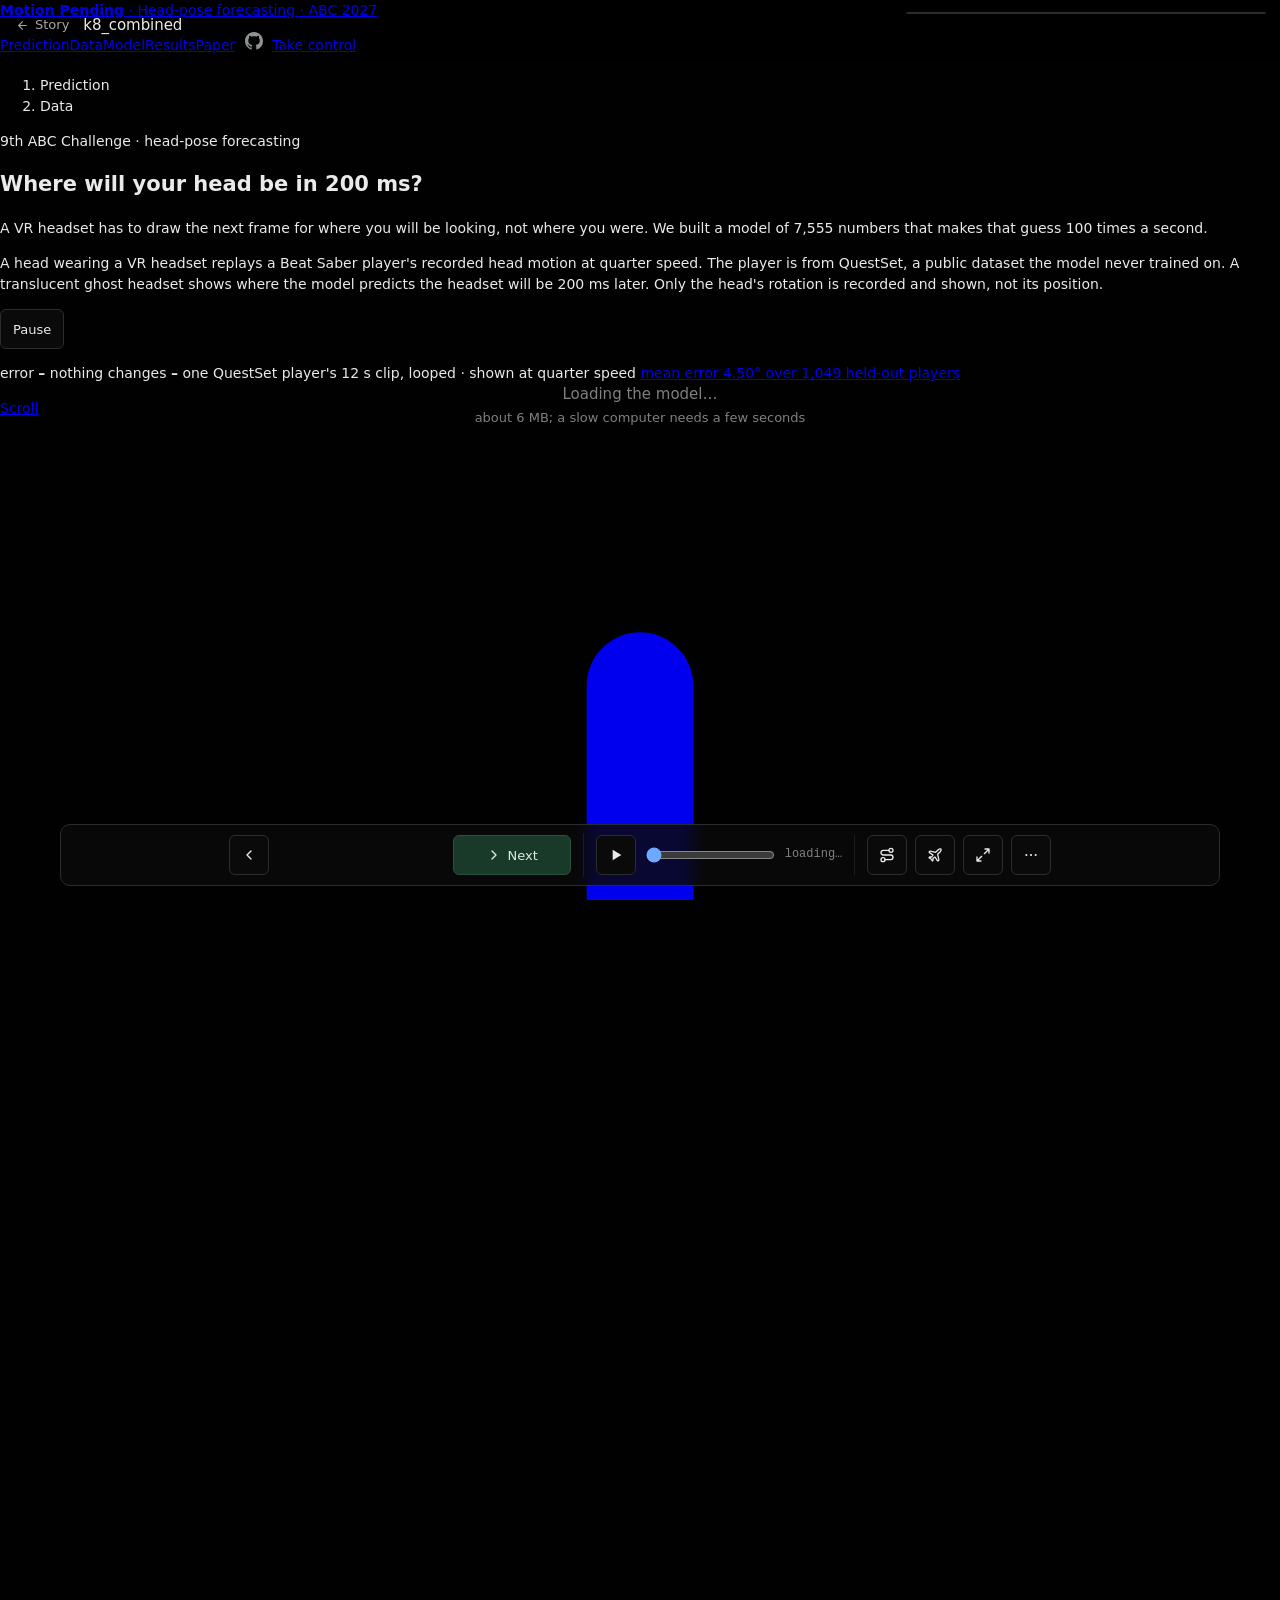
==== visualization/tactical/index.html @ e22d0018 "Publish the site from this repo, renamed motion-pending.github.io - .github/workflows/pages.yml depl" ====
<!DOCTYPE html>
<html lang="en">
<head>
<meta charset="utf-8">
<meta name="viewport" content="width=device-width, initial-scale=1">
<title>k8_combined in 3D</title>
<style>
  /* theme (after the story, story.css section 2): black, Geist and Geist Mono, 1 px hairlines, small radii, no shadows.
     Self-hosted fonts, the same files and declarations as story.css (SIL Open Font Licence 1.1, fonts/LICENSE-*.txt), declared here
     too so the viewer does not depend on story.css for its type. Data colours (--blue … --past) are not part of the theme. */
  @font-face { font-family:'Geist'; font-weight:100 900; font-style:normal; font-display:swap; src:url('fonts/geist-latin-wght-normal.woff2') format('woff2'); }
  @font-face { font-family:'Geist Mono'; font-weight:100 900; font-style:normal; font-display:swap; src:url('fonts/geist-mono-latin-wght-normal.woff2') format('woff2'); }
  :root { --bg:#000; --panel:rgba(10,10,10,.82); --line:#2c2c2c; --fg:#eaeaea; --muted:#808080; --blue:#6fa8ff; --amber:#f0b24a;
    --sans:"Geist",system-ui,-apple-system,BlinkMacSystemFont,"Segoe UI",sans-serif; --mono:"Geist Mono",ui-monospace,"SFMono-Regular",Menlo,Consolas,monospace; }
  * { box-sizing: border-box; }
  html, body { margin:0; height:100%; background:var(--bg); color:var(--fg); font:14px/1.5 var(--sans); overflow:hidden; -webkit-font-smoothing:antialiased; -moz-osx-font-smoothing:grayscale; }
  .num, #readout, #params, #caption, #menu .val, #guideHud .gp, #guideHud .gsv, #tour .tn, #gazeKey .err, #wearHud .m, #inset table, #cmpCount .n { font-variant-numeric:tabular-nums; }
  #scene, #labels { position:fixed; inset:0; } #labels { pointer-events:none; }
  /* viz-look P1: two label styles only. A stage name is a bordered pill (.stage); everything else is one quiet plain style, no border. */
  .lbl { font:500 11.5px/1.25 var(--sans); color:#c2c2c2; background:rgba(0,0,0,.72); border:0; padding:1px 6px; border-radius:5px; white-space:nowrap; }
  .lbl.row { font-size:10.5px; line-height:1; padding:0 3px; background:none; color:#8f8f8f; }   /* row names beside a strip (ωx … gz, w x y z, κ) */
  .lbl.ax { font-size:13px; font-weight:500; line-height:1; padding:0 2px; background:none; color:var(--fg); }   /* the readout grid's own axes: x y z, κ κ² κ³ */
  .lbl.far, .lbl.clash { visibility:hidden; }               /* a step view: small labels of the other stages */
  body:not(.alllabels) #labels .lbl.v { display:none; }   /* long explanatory labels: only with View options, Detailed labels */   /* round 5: every small label reads like the stage pills */
  .lbl.occl { visibility:hidden; }                /* round 5: a label that would sit under the card, inset, key or tip bubble */
  .lbl.stage { font:500 12.5px/1.2 var(--sans); color:var(--fg); background:rgba(10,10,10,.8); border:1px solid #3a3a3a; padding:4px 10px; border-radius:999px; }
  .lbl.click { pointer-events:auto; cursor:pointer; transition:border-color .15s, background .15s; }
  .lbl.click:hover { border-color:var(--btn-hover-line); background:rgba(20,20,20,.9); } .lbl.click.on { border-color:var(--fg); background:rgba(28,28,28,.92); }
  .lbl.method { color:var(--amber); }
  .lbl.tap { color:#cfc4ff; }                      /* violet = taps and memory, the same violet as the boxes they name */
  #inset.gwide { width:360px; }
  body.nolabels #labels .lbl:not(.stage) { display:none; }

  .hud { position:fixed; background:var(--panel); border:1px solid var(--line); border-radius:10px; -webkit-backdrop-filter:blur(8px); backdrop-filter:blur(8px); }
  #brand { position:fixed; top:14px; left:16px; z-index:2; pointer-events:none; }
  #brand b { font-size:15px; font-weight:500; letter-spacing:-.005em; } #brand span { color:var(--muted); font-size:12.5px; margin-left:8px; }
  #userbox { top:12px; right:14px; padding:6px 8px; display:none; align-items:center; gap:8px; font-size:12.5px; color:var(--muted); }
  select, button { font:500 12.5px var(--sans); color:var(--fg); background:var(--btn); border:1px solid var(--btn-line); border-radius:6px; padding:6px 10px; min-height:32px; cursor:pointer; }
  button:hover, select:hover { border-color:var(--btn-hover-line); }
  button:focus-visible, select:focus-visible, input:focus-visible { outline:2px solid var(--blue); outline-offset:2px; }

  #card { left:16px; bottom:76px; width:min(380px, calc(100% - 32px)); padding:14px 16px 12px; display:none; }
  #card.show { display:block; }
  #card h2 { margin:0; font-size:16px; padding-right:28px; } #card .one { color:var(--blue); font-size:13.5px; margin:2px 0 8px; }
  #card p { margin:6px 0; font-size:13.5px; color:var(--body); } #card .why { color:var(--muted); }
  #card .chips { display:flex; flex-wrap:wrap; gap:6px; margin:8px 0 4px; }
  #card .chip { font:500 12px var(--mono); background:transparent; border:1px solid var(--line); border-radius:4px; padding:2px 7px; color:var(--body); }
  #card .lvl { display:flex; gap:4px; margin:0 0 10px; } #card .lvl button { min-height:26px; padding:3px 9px; font-size:12px; }
  #card .lvl button[aria-pressed="true"] { background:var(--on); border-color:var(--btn-hover-line); }
  #card pre { font:500 12px/1.5 var(--mono); background:#050505; border:1px solid var(--divider); border-radius:4px; padding:7px 9px; margin:6px 0; white-space:pre-wrap; color:#d4d4d4; }
  #card .lab { color:var(--muted); font-size:12px; margin-top:8px; }
  #card .x { position:absolute; top:8px; right:8px; min-height:28px; padding:2px 9px; background:none; border-color:transparent; color:var(--muted); }
  #card details { margin-top:8px; font-size:12.5px; } #card summary { cursor:pointer; color:var(--muted); }
  #card table { width:100%; border-collapse:collapse; margin-top:6px; } #card td { padding:3px 0; border-bottom:1px solid var(--divider); vertical-align:top; }
  #card td:first-child { color:var(--muted); width:34%; } #card .src { font:12px var(--mono); color:var(--muted); margin-top:6px; word-break:break-all; }
  #card svg text { font-family:var(--mono); }

  #bar { left:50%; transform:translateX(-50%); bottom:14px; width:min(1040px, calc(100% - 32px)); padding:6px 10px; display:flex; align-items:center; gap:10px; }
  #play { width:38px; padding:0; font-size:13px; } #next { background:#193a29; border-color:#24523a; color:#dcebe1; }
  #scrub { flex:1; accent-color:var(--blue); }
  #readout { font:500 12px var(--mono); color:var(--muted); white-space:nowrap; } #readout b { color:var(--fg); }
  #menu { right:14px; bottom:68px; padding:10px 12px; display:none; flex-direction:column; gap:6px; font-size:13px; min-width:230px; }
  #menu.show { display:flex; } #menu label { display:flex; gap:8px; align-items:center; cursor:pointer; min-height:28px; }
  #menu input[type=checkbox] { accent-color:var(--blue); width:16px; height:16px; }
  #menu .hint { color:var(--muted); font-size:12px; border-top:1px solid var(--line); padding-top:8px; margin-top:2px; line-height:1.45; }
  #gazeKey { top:62px; right:14px; padding:10px 14px; display:none; font-size:13px; min-width:250px; }
  #gazeKey.show { display:block; } #gazeKey h3 { margin:0 0 6px; font-size:13.5px; }
  #gazeKey .row { display:flex; align-items:center; gap:9px; margin:4px 0; } #gazeKey .k { width:26px; display:flex; justify-content:center; }
  #gazeKey .dot { width:10px; height:10px; border-radius:50%; } #gazeKey .bar { width:22px; height:2px; background:#e6ebf2; }
  #gazeKey .err { margin-top:6px; padding-top:6px; border-top:1px solid var(--line); color:var(--muted); font:500 12px var(--mono); } #gazeKey .err b { color:var(--fg); }
  /* proposal: one small inset per step (top right), a one-line caption above the bar, the parameter counter */
  #inset { top:58px; right:14px; width:300px; padding:9px 12px 8px; display:none; font-size:12px; color:var(--body); }
  #inset.show { display:block; } #inset h3 { margin:0 0 4px; font-size:12.5px; font-weight:500; color:var(--fg); }
  #inset svg { display:block; } #inset svg text { font-family:var(--mono); }
  /* viz-look P1: captions under a figure are sentences, so they use the page's text font; only the numbers in them (b) and the tables stay monospace */
  #inset .m { font:400 12px/1.45 var(--sans); color:var(--muted); margin-top:4px; } #inset .m b { color:var(--fg); font:500 11.5px var(--mono); }
  #inset table { width:100%; border-collapse:collapse; font:500 12px var(--mono); } #inset td { padding:1px 2px; text-align:right; } #inset td:first-child { text-align:left; color:var(--muted); }
  #inset tr.off td { opacity:.18; }
  /* round 2: inset tabs, calc tables, the pick highlight, a small ramp swatch */
  #inset { max-height:calc(100vh - 150px); overflow:auto; }
  #inset .tabs { display:flex; gap:4px; margin:2px 0 6px; flex-wrap:wrap; }
  #inset .tab { min-height:24px; padding:2px 8px; font-size:12px; border-radius:4px; color:var(--muted); }
  #inset .tab.on { color:var(--fg); background:var(--on); border-color:var(--btn-hover-line); }
  #inset .lnk { min-height:24px; padding:2px 0; margin-top:4px; background:none; border:none; color:var(--blue); font-size:12px; }
  #inset table.calc td { padding:1px 3px; border-bottom:1px solid var(--divider); }
  #inset table.calc tr.sum td { color:var(--fg); border-top:1px solid var(--btn-hover-line); }
  #inset table.calc tr.flip td { color:#ffcf6e; } #inset table.calc tr.hl td { background:rgba(255,209,102,.16); color:#fff; }
  #inset .pk { color:#ffe2a6; background:rgba(255,209,102,.1); border-left:2px solid #ffd166; padding:2px 6px; margin-top:4px; border-radius:3px; }
  #inset .ramp { display:inline-flex; vertical-align:middle; } #inset .ramp i { width:9px; height:9px; display:inline-block; }
  .lbl.hl { color:#000; background:#ffd166; font-weight:600; }
  #menu input[type=range] { accent-color:var(--blue); width:110px; }
  #caption { position:fixed; left:50%; transform:translateX(-50%); bottom:64px; padding:5px 12px; display:none; font:500 12px var(--mono); color:var(--muted); white-space:normal; text-align:center; max-width:min(860px, calc(100% - 32px)); line-height:1.6; }   /* round 6: wraps instead of overflowing */
  #caption.show { display:block; } #caption .ph { padding:1px 4px; border-radius:4px; } #caption .ph.on { color:#000; background:var(--amber); }
  #params { font:500 12px var(--mono); color:var(--muted); white-space:nowrap; } #params b { color:var(--fg); font-weight:500; }
  #call { display:none; } #call.show { display:inline-block; }
  /* round 6: fly mode hint, the first-person headset view */
  #flyHint { left:50%; transform:translateX(-50%); top:52px; padding:6px 12px; font-size:12.5px; color:var(--body); z-index:32; max-width:calc(100% - 32px); }
  #flyHint[hidden], #wearHud[hidden], #wearX[hidden], #wearRings[hidden] { display:none; }
  #wearRings { position:fixed; inset:0; width:100%; height:100%; pointer-events:none; z-index:5; overflow:visible; }
  #wearRings circle { fill:none; stroke:#d9d9d9; stroke-opacity:.5; stroke-width:1.2; stroke-dasharray:4 4; }
  #wearRings text { font:500 12px var(--mono); fill:#e6ebf2; fill-opacity:.9; paint-order:stroke; stroke:#000; stroke-width:3px; }
  #flyBtn[aria-pressed="true"] { background:var(--on); border-color:var(--btn-hover-line); }
  #wearX { position:fixed; left:50%; top:50%; transform:translate(-50%,-52%);   /* moved to the projected looking-now point each frame */ font:300 34px/1 var(--sans); color:#e6ebf2; text-shadow:0 0 4px #000; pointer-events:none; z-index:6; }
  #wearHud { right:14px; bottom:76px; width:300px; padding:9px 12px; font-size:12px; color:var(--body); z-index:6; }
  #wearHud h3 { margin:0 0 4px; font-size:13px; font-weight:500; } #wearHud .m { font:500 12px/1.5 var(--mono); color:var(--muted); } #wearHud .m b { color:var(--fg); font-weight:500; }
  body.wearing #inset, body.wearing #gazeKey, body.wearing #card, body.wearing #labels .lbl:not(.wear) { display:none !important; }
  #banner { position:fixed; left:50%; top:14px; transform:translateX(-50%); padding:7px 12px; background:#1f0d0d; border:1px solid #7a3434; border-radius:6px; font-size:13px; display:none; }
  @media (max-width: 900px) { #brand span { display:none; } #readout { display:none; } }

  /* ================= round 8: UI chrome (docs/round8_ui_spec.md) + accessibility (review/a11y_findings.md) ================= */
  :root { --panel-solid:rgba(10,10,10,.95); --body:#a6a6a6; --btn:#0a0a0a; --btn-line:#2c2c2c; --btn-hover-line:#6b6b6b; --btn-hover:#141414; --btn-active:#050505;
    --on:#1c1c1c; --violet:#9b8cff; --violet-fill:#2a2350; --green:#4fd18b; --past:#5b6780; --divider:#1c1c1c;
    --line-hi:#6b6b6b; --go:#193a29; --go-hi:#215038; --go-line:#24523a; --go-ink:#dcebe1;   /* --line-hi: an outline that carries meaning (the on state); --go*: the one primary action, the story's green */
    --s1:4px; --s2:8px; --s3:12px; --s4:16px; --s5:24px; --r-sm:4px; --r-md:6px; --r-lg:10px; --r-pill:999px;
    --tap:40px; --tap-sm:32px; --bar-gap:14px; --bar-h:64px; --bar-clear:calc(var(--bar-h) + var(--bar-gap) + 10px);
    --t-fast:120ms; --t:180ms; --ease:cubic-bezier(.2,.7,.2,1); }
  .hud { z-index:3; } #labels { z-index:1; }
  button, select { font:500 13px/1 var(--sans); color:var(--fg); background:var(--btn); border:1px solid var(--btn-line); border-radius:var(--r-md);
    min-height:var(--tap); padding:0 var(--s3); display:inline-flex; align-items:center; gap:6px; white-space:nowrap; flex-shrink:0; cursor:pointer;
    transition:background var(--t-fast) var(--ease), border-color var(--t-fast) var(--ease); }
  select { display:block; }
  button svg { width:16px; height:16px; flex:none; stroke:currentColor; fill:none; stroke-width:2; stroke-linecap:round; stroke-linejoin:round; }
  button svg .f { fill:currentColor; stroke:none; }
  button:hover:not(:disabled), select:hover { background:var(--btn-hover); border-color:var(--btn-hover-line); }
  button:active:not(:disabled) { background:var(--btn-active); }
  button:disabled { opacity:.4; cursor:not-allowed; }
  button[aria-pressed="true"] { background:var(--on); border-color:var(--line-hi); }
  .b-icon { width:var(--tap); padding:0; justify-content:center; }
  .b-primary { background:var(--btn); border-color:var(--line-hi); } .b-primary:hover:not(:disabled) { background:var(--btn-hover); border-color:#8a8a8a; }
  /* the one primary action per screen, in the story's green: Next, or "Back to the story" once the viewer was entered from the story (Next is then a plain outlined button) */
  #next, #storyBack { background:var(--go); border-color:var(--go-line); color:var(--go-ink); } #next:hover:not(:disabled), #storyBack:hover:not(:disabled) { background:var(--go-hi); border-color:var(--go-line); color:#fff; }
  #bar:has(#storyBack) #next { background:var(--btn); border-color:var(--line-hi); color:var(--fg); } #bar:has(#storyBack) #next:hover:not(:disabled) { background:var(--btn-hover); border-color:#8a8a8a; }
  .b-ghost { background:transparent; border-color:transparent; color:var(--muted); } .b-ghost:hover:not(:disabled) { color:var(--fg); background:var(--btn); }
  #guideBtn { background:var(--btn); border-color:var(--btn-line); } #guideBtn[aria-pressed="true"] { background:var(--on); border-color:var(--violet); }
  :focus-visible { outline:2px solid var(--blue); outline-offset:2px; }
  .b-primary:focus-visible, #next:focus-visible, #storyBack:focus-visible, button[aria-pressed="true"]:focus-visible { outline-color:#fff; }
  summary:focus-visible { outline:2px solid var(--blue); outline-offset:2px; border-radius:var(--r-sm); }
  #scene canvas:focus-visible { outline:2px solid var(--blue); outline-offset:-4px; }
  .lbl.click { min-height:24px; display:inline-flex; align-items:center; }                         /* a11y F9: 24 px targets */
  .lbl.click:focus-visible { outline:2px solid var(--blue); outline-offset:2px; border-color:var(--fg); background:rgba(28,28,28,.95); }   /* F2 */
  .skip { position:fixed; left:12px; top:-60px; z-index:50; padding:10px 14px; background:var(--on); color:var(--fg); border:1px solid var(--line-hi); border-radius:var(--r-md); }
  .skip:focus { top:12px; }
  .sr { position:fixed; width:1px; height:1px; overflow:hidden; clip:rect(0 0 0 0); white-space:nowrap; }
  kbd { font:500 12px/1 var(--mono); color:var(--fg); background:var(--btn-active); border:1px solid var(--btn-line); border-bottom-width:2px; border-radius:4px; padding:2px 5px; }
  #brand span { display:inline-block; max-width:calc(100vw - 32px - 320px - 24px - 120px); overflow:hidden; text-overflow:ellipsis; white-space:nowrap; vertical-align:bottom; }
  /* bar: caption row + navigation | playback | tools */
  #bar { left:50%; transform:translateX(-50%); bottom:var(--bar-gap); width:min(1160px, calc(100% - 32px)); padding:var(--s2) var(--s3);
    display:flex; flex-direction:column; gap:var(--s2); border-radius:var(--r-lg); }
  #bar .row { display:flex; align-items:center; gap:var(--s3); min-width:0; }
  #bar .grp { display:flex; align-items:center; gap:var(--s2); min-width:0; }
  #bar .grp + .grp { border-left:1px solid var(--divider); padding-left:var(--s3); }
  #bar .g-nav { flex:0 0 auto; } #bar .g-play { flex:1 1 auto; min-width:300px; } #bar .g-tools { flex:0 0 auto; }
  #caption { position:static; transform:none; display:none; max-width:none; padding:0 var(--s1) var(--s2); border:0; border-bottom:1px solid var(--divider); border-radius:0;
    background:none; backdrop-filter:none; font:500 12px/1.6 var(--mono); color:var(--muted); text-align:center; white-space:normal; }
  #caption.show { display:block; }
  .stepbox { display:flex; flex-direction:column; justify-content:center; min-width:168px; max-width:210px; height:var(--tap); padding:0 var(--s1); }
  #stepLbl { font:500 13px/1.2 var(--sans); color:var(--fg); overflow:hidden; text-overflow:ellipsis; white-space:nowrap; }
  #params { font:500 12px/1.3 var(--mono); color:var(--muted); display:flex; align-items:center; gap:6px; white-space:nowrap; }
  #params .trk { width:48px; height:3px; border-radius:2px; background:var(--line); overflow:hidden; flex:none; }
  #params .trk i { display:block; height:100%; background:var(--blue); width:var(--p,0%); transition:width var(--t) var(--ease); }
  #next { width:118px; justify-content:center; } #play { width:var(--tap); }
  #scrub { flex:1 1 auto; min-width:160px; height:var(--tap); background:transparent; accent-color:var(--blue); }
  #readout { font:500 12px/1.3 var(--mono); color:var(--muted); white-space:nowrap; flex:0 0 auto; }
  #call { display:none; } #call.show { display:inline-flex; }
  /* card: sticky header (level, minimise, close) + scrolling body with "Read more" */
  #card { left:16px; bottom:var(--bar-clear); width:360px; padding:0; display:none; max-height:calc(100vh - 56px - var(--bar-clear)); flex-direction:column; border-radius:var(--r-lg); }
  #card.show { display:flex; }
  #card .hd { position:sticky; top:0; display:flex; align-items:center; gap:var(--s1); padding:var(--s2) var(--s2) var(--s2) var(--s4); border-bottom:1px solid var(--line); }
  #card .lvl { display:inline-flex; margin:0; border:1px solid var(--btn-line); border-radius:var(--r-md); overflow:hidden; gap:0; }
  #card .lvl button { min-height:var(--tap-sm); border:0; border-radius:0; background:transparent; padding:0 10px; font-size:12px; }
  #card .lvl button + button { border-left:1px solid var(--btn-line); }
  #card .lvl button[aria-pressed="true"] { background:var(--on); color:var(--fg); }
  #card .hd .sp { flex:1; }
  #card .x, #card .min { position:static; width:var(--tap-sm); min-height:var(--tap-sm); padding:0; justify-content:center; }
  #card .bd { overflow-y:auto; overscroll-behavior:contain; scrollbar-gutter:stable; padding:var(--s3) var(--s4) var(--s4); }
  #card .bd.fade { -webkit-mask-image:linear-gradient(to bottom, #000 calc(100% - 28px), transparent); mask-image:linear-gradient(to bottom, #000 calc(100% - 28px), transparent); }
  #card h2 { font:500 17px/1.3 var(--sans); letter-spacing:-.01em; margin:0 0 var(--s1); padding:0; }
  #card .one { font-size:14px; margin:0 0 var(--s3); }
  #card .prose { font-size:13.5px; line-height:1.55; margin:0 0 var(--s3); }   /* round 14: the expert level's technical prose */
  #card p { font-size:14px; line-height:1.55; margin:0 0 var(--s3); max-width:62ch; }
  #card details.more > summary { min-height:var(--tap-sm); display:flex; align-items:center; gap:6px; color:var(--blue); font-weight:500; list-style:none; cursor:pointer; }
  #card details.more > summary::-webkit-details-marker { display:none; }
  #card details.more > summary::before { content:""; width:6px; height:6px; border:solid currentColor; border-width:0 2px 2px 0; transform:rotate(-45deg); transition:transform var(--t-fast) var(--ease); }
  #card details.more[open] > summary::before { transform:rotate(45deg); }
  #card .chips { gap:var(--s2); margin:var(--s3) 0; } #card .chip { font-size:12px; padding:3px 8px; border-radius:var(--r-sm); }
  #card pre, #card .src { font-size:12px; } #card summary { min-height:var(--tap-sm); display:flex; align-items:center; }
  #card.min { max-height:none; width:auto; max-width:360px; } #card.min .bd, #card.min .lvl { display:none; }
  #card.min .hd { border-bottom:0; cursor:pointer; min-height:var(--tap); } #card .hd .ttl { display:none; }
  #card.min .hd .ttl { display:block; font:500 13px var(--sans); overflow:hidden; text-overflow:ellipsis; white-space:nowrap; max-width:260px; }
  /* right stack: user picker, Key, This step */
  #side { position:fixed; top:12px; right:14px; width:320px; max-height:calc(100vh - 12px - var(--bar-clear)); display:flex; flex-direction:column; overflow-y:auto; overflow-x:hidden;
    overscroll-behavior:contain; scrollbar-width:thin; scrollbar-color:var(--btn-line) transparent; border-radius:var(--r-lg); }
  #side.gwide { width:360px; }
  #side .hud { position:static; background:none; border:0; border-radius:0; backdrop-filter:none; box-shadow:none; }
  #side .sec { border-top:1px solid var(--line); }
  #userbox { position:static; display:none; flex-direction:column; align-items:stretch; gap:var(--s1); padding:var(--s2) var(--s3) var(--s3); }
  #userbox .urow { display:flex; align-items:center; justify-content:space-between; } #userbox label { font:400 11px/1.2 var(--mono); letter-spacing:.1em; text-transform:uppercase; color:var(--muted); }
  #userbox #sideCollapse { width:var(--tap-sm); min-height:var(--tap-sm); }
  #userbox select { width:100%; min-height:var(--tap); }
  #side .sh { width:100%; min-height:var(--tap); justify-content:space-between; border:0; border-radius:0; background:transparent; padding:0 var(--s3); font:400 11px/1.2 var(--mono); letter-spacing:.1em; text-transform:uppercase; color:var(--muted); }
  #side .sh:hover:not(:disabled) { color:var(--fg); }
  #side .sh svg, #sideCollapse svg { transition:transform var(--t-fast) var(--ease); }
  #side .sh[aria-expanded="false"] svg, #sideCollapse[aria-expanded="false"] svg { transform:rotate(180deg); }
  #secKey:has(#gazeKey:not(.show)), #secInset:has(#inset:not(.show)) { display:none; }
  #side.collapsed .sec, #side .sec.shut > :not(.sh) { display:none !important; }
  #gazeKey, #inset { position:static; display:block; width:auto; min-width:0; max-height:none; overflow:visible; padding:0 var(--s3) var(--s3); font-size:13px; top:auto; right:auto; }
  #gazeKey .err, #inset .m, #inset table, #inset .tab { font-size:12px; }
  #gazeKey .notes summary { color:var(--muted); font-size:12px; min-height:var(--tap-sm); cursor:pointer; }
  #gazeKey .dot.dia { border-radius:1px; transform:rotate(45deg) scale(.85); }   /* F15: true = diamond, predicted = round, in the key and in 3D */
  #inset .tab { min-height:var(--tap-sm); padding:0 10px; font-size:12px; border-radius:var(--r-sm); }
  #inset .tab.on, #inset .tab[aria-selected="true"] { font-weight:500; box-shadow:inset 0 -2px 0 var(--fg); }   /* F19: not colour alone */
  #inset svg { max-width:100%; height:auto; }
  #inset [data-grid]:focus-visible, #inset [data-hx]:focus-visible { outline:2px solid var(--blue); outline-offset:1px; }
  /* menu: anchored above the options button */
  #menu { position:fixed; right:calc((100vw - min(1160px, 100vw - 32px)) / 2); bottom:calc(var(--bar-clear) - 2px); width:300px; max-height:calc(100vh - 80px - var(--bar-clear));
    overflow-y:auto; padding:var(--s2) 0; background:var(--panel-solid); border-radius:var(--r-lg); display:none; flex-direction:column; gap:0; z-index:20; min-width:0; }
  #menu.show { display:flex; }
  #menu .mh { display:flex; align-items:center; justify-content:space-between; padding:0 var(--s2) 0 var(--s4); }
  #menu .mx { width:var(--tap-sm); min-height:var(--tap-sm); }
  #menu h4 { margin:var(--s2) var(--s4) var(--s1); font:400 11px/1.2 var(--mono); letter-spacing:.1em; text-transform:uppercase; color:var(--muted); }
  #menu label { min-height:36px; padding:0 var(--s4); gap:var(--s3); font-size:13px; }
  #menu label:hover { background:var(--btn-hover); } #menu label:has(input:focus-visible) { outline:2px solid var(--blue); outline-offset:-2px; }
  #menu input[type=range] { width:110px; margin-left:auto; } #menu .val { font:500 12px var(--mono); color:var(--fg); min-width:28px; text-align:right; }
  #menu kbd { margin-left:auto; }
  #menu .hint { border-top:1px solid var(--line); margin:var(--s2) 0 0; padding:var(--s2) var(--s4) 0; font-size:12px; color:var(--muted); }
  #menu .hint summary { min-height:var(--tap-sm); display:flex; align-items:center; cursor:pointer; color:var(--fg); }
  #menu dl { display:grid; grid-template-columns:auto 1fr; gap:4px 10px; margin:6px 0 8px; } #menu dt { color:var(--fg); } #menu dd { margin:0; }
  /* shared tooltip */
  #tip { position:fixed; z-index:60; max-width:240px; padding:6px 10px; background:var(--panel-solid); border:1px solid var(--btn-line); border-radius:var(--r-md);
    font:500 12px/1.4 var(--sans); color:var(--fg); pointer-events:none; }
  #tip[hidden] { display:none; } #tip kbd { margin-left:6px; }
  #wearHud { right:14px; top:12px; bottom:auto; }
  body.wearing #side { display:none !important; }
  /* responsive */
  @media (max-width: 1359px) { #bar .g-tools .bl { display:none; } #bar .g-tools button { width:var(--tap); padding:0; justify-content:center; }
    #card { width:320px; } #side { width:300px; } #side.gwide { width:330px; } #brand span { display:none; } }
  @media (max-width: 1199px) { #bar .row { flex-wrap:wrap; } #bar .g-play { min-width:0; flex-basis:100%; order:3; border-left:0 !important; padding-left:0 !important; } #readout { display:none; } }
  @media (max-width: 700px) { #bar .grp { flex-wrap:wrap; } .stepbox { min-width:0; } #side { width:calc(100% - 28px); max-height:40vh; } #card { width:calc(100% - 32px); } }   /* F14 */
  @media (prefers-reduced-motion: reduce) { button, select, #params .trk i, #side .sh svg { transition:none !important; } }

  /* ================= round 10: one coherent bar, a wider side panel with scaled insets, the compression overlay ================= */
  #bar { width:auto; min-width:min(1160px, calc(100% - 32px)); max-width:calc(100% - 32px); }   /* the panel always contains every control */
  #bar .row { justify-content:space-between; }
  #bar .g-nav, #bar .g-tools { flex:0 0 auto; } #bar .grp { align-items:center; }
  #bar .g-play { flex:1 1 0; min-width:0; } #scrub { min-width:110px; }
  #readout { flex:0 1 auto; min-width:0; overflow:hidden; text-overflow:ellipsis; }   /* truncates (full text in its title) before anything leaves the panel */
  #bar .grp > button, #bar .stepbox, #scrub { height:var(--tap); min-height:var(--tap); }
  /* viz-look P1: block steps add a fifth tool button (One call), which pushed Back and the last button off screen between 1200 and 1440 px.
     So the tool buttons lose their text labels below 1500 px (was 1360) and the play row wraps below 1280 px (was 1200). */
  @media (max-width: 1499px) { #bar .g-tools .bl { display:none; } #bar .g-tools button { width:var(--tap); padding:0; justify-content:center; } }
  @media (max-width: 1279px) { #bar .row { flex-wrap:wrap; } #bar .g-play { min-width:0; flex-basis:100%; order:3; border-left:0 !important; padding-left:0 !important; } #readout { display:none; } }
  #params .trk { width:56px; height:4px; background:var(--line); box-shadow:inset 0 0 0 1px #3a3a3a; }
  #params .trk i { min-width:2px; }
  #side { width:410px; } #side.gwide { width:430px; }
  #inset svg[role="img"] { width:100%; height:auto; max-width:none; display:block; }   /* charts / heatmaps fill the panel; small inline swatches keep their size */
  #side { height:auto; min-height:0; }
  #inset .m { font-size:12.5px; line-height:1.5; overflow-wrap:anywhere; }
  #gazeKey, #inset { padding:0 var(--s4) var(--s4); }
  #card.cmp { left:calc((100vw - 438px) / 2); transform:translateX(-50%); width:min(640px, calc(100vw - 470px)); }   /* centred in the space left of #side, so its ✕ stays clear */
  #card.cmp .bd svg { width:100%; height:auto; display:block; }
  #card.cmp #cmpSay { font-size:15px; }
  @media (max-width: 1359px) { #side { width:360px; } #side.gwide { width:380px; } }

  /* round 12: the compression story — the card docks on the left, the counter floats above the model */
  #card.cmpd { width:420px; } #card.cmpd .bd svg { width:100%; height:auto; display:block; }
  #card .cstep { display:flex; align-items:center; gap:8px; flex-wrap:wrap; margin:0 0 8px; }
  #cmpCount { position:fixed; left:50%; top:62px; transform:translateX(-50%); z-index:4; text-align:center; pointer-events:none; }
  #cmpCount[hidden] { display:none; }
  #cmpCount .n { font:400 44px/1.05 var(--mono); letter-spacing:-.02em; color:var(--fg); text-shadow:0 2px 12px #000; }
  #cmpCount .t { font:500 14px/1.4 var(--sans); color:var(--body); text-shadow:0 1px 6px #000; }
  #k8load { color:var(--muted) !important; font-family:var(--sans) !important; }   /* the loading note (inline-styled in the markup) in the theme's grey and type */
  .lbl.zero { color:#000; background:#4fd18b; border-color:#4fd18b; font-weight:600; }
</style>
<!-- viz-phone: the phone, small-tablet and touch layout. Every rule in it hangs off html[data-form] or html.touch (set by phone.js), so a desktop window is untouched. -->
<link rel="stylesheet" href="phone.css?r=t1">
<link rel="stylesheet" href="story.css?r=f2">
<link rel="stylesheet" href="hero.css?r=h2">
<link rel="stylesheet" href="tactical.css?r=org2">   <!-- 16 Nov 2026: the Anduril-style theme over story.css, and the TAKE CONTROL section -->
<script>
// P1 (viz-perf): the boot decision, written in old-style JavaScript (ES5) on purpose, so browsers too old for the 3D view still run it.
// It chooses between the live 3D view and the picture version ("lite": lite.js, one picture per step, no WebGL), and the starting quality tier.
//   lite  when import maps or WebGL2 are missing, or with ?lite=1
//   tier  ?tier=full|light|min, else the choice saved from View options, else "min" when WebGL only runs in software (no usable graphics chip),
//         else what this tab measured earlier, else "full". The 3D page then steps down by itself if frames are slow, and offers lite if even min crawls.
window.K8_BOOT = (function () {
  function qp(n) { var m = new RegExp('[?&]' + n + '=([^&#]*)').exec(location.search); return m ? m[1] : null; }
  function store(s, k) { try { return window[s].getItem(k); } catch (e) { return null; } }
  var B = { lite: false, why: null, soft: false, tier: 'full', tierMode: 'auto' }, c, gl, ext;
  if (!(window.HTMLScriptElement && HTMLScriptElement.supports && HTMLScriptElement.supports('importmap'))) B.why = 'This browser cannot load the live 3D view (it has no import maps).';
  else try {
    c = document.createElement('canvas'); gl = c.getContext('webgl2');
    if (!gl) B.why = 'This computer or browser cannot start WebGL2, which the live 3D view needs.';
    else { ext = gl.getExtension('WEBGL_lose_context'); if (ext) ext.loseContext();
      c = document.createElement('canvas'); gl = c.getContext('webgl2', { failIfMajorPerformanceCaveat: true });   // fails when WebGL would be drawn by the processor, not a graphics chip
      if (!gl) B.soft = true; else { ext = gl.getExtension('WEBGL_debug_renderer_info');   // some browsers do not fail the test above, so also read the renderer's name
        if (ext && /swiftshader|llvmpipe|softpipe|software|basic render/i.test(String(gl.getParameter(ext.UNMASKED_RENDERER_WEBGL)))) B.soft = true;
        ext = gl.getExtension('WEBGL_lose_context'); if (ext) ext.loseContext(); } }
  } catch (e) { B.why = 'This computer or browser cannot start WebGL2, which the live 3D view needs.'; }
  var lite = qp('lite'), t = qp('tier'), ok = { full: 1, light: 1, min: 1 }, saved = store('localStorage', 'k8tier'), auto = store('sessionStorage', 'k8tierAuto');
  B.forced = lite === '1';
  B.lite = !!B.why || lite === '1';
  if (t === 'auto') B.tier = 'full';               // ?tier=auto: start on full and let the page measure, whatever was saved
  else if (ok[t] === 1) { B.tier = t; B.tierMode = 'url'; }
  else if (ok[saved] === 1) { B.tier = saved; B.tierMode = 'manual'; }
  else if (B.soft) B.tier = 'min';
  else if (ok[auto] === 1) B.tier = auto;
  // viz-phone: a phone (finger as the main pointer, short side up to 500 px) starts on "light" instead of "full". It stays in auto mode, so a slow phone still steps down to min.
  try { B.phone = !!(window.matchMedia && matchMedia('(pointer: coarse)').matches && Math.min(window.innerWidth, window.innerHeight) <= 500); } catch (e) { B.phone = false; }
  if (B.phone && B.tierMode === 'auto' && B.tier === 'full' && t !== 'auto') B.tier = 'light';
  B.startLite = function (why) {
    if (B.liteOn) return; B.liteOn = true; B.lite = true; if (why) B.why = why;
    var s = document.createElement('script'); s.src = 'lite.js?r=t1'; document.getElementsByTagName('head')[0].appendChild(s);
  };
  return B; })();
// story: the page opens as the scroll story (<main id="story">, styled by story.css). ?explore=1, ?side=…, ?lite=1 or ?tier=… opens the viewer as before.
// In story mode neither the 3D module nor the picture version starts; the story's links reload the page with ?explore=1 to open the viewer.
window.K8_STORY = !/[?&](explore=1|side=|lite=1|tier=)/.test(location.search);
if (window.K8_STORY) document.documentElement.className += ' story';
window.K8_NOSTART = window.K8_STORY ? 'story' : window.K8_BOOT.lite ? (window.K8_BOOT.why || 'picture version') : null;
// story (ticket 03b): live 3D on the story's stages only with WebGL2 drawn by a graphics chip (spec/CONTRACTS.md section 3). story.js reads it before it loads a stage's module.
window.K8_BOOT.live3d = !window.K8_BOOT.why && !window.K8_BOOT.soft;
if (window.K8_BOOT.lite || window.K8_STORY) {
  // Keep the 3D module (and the 2 MB of three.js it imports) from loading at all: its <script type="module"> is relabelled as the parser adds it.
  // If a browser runs it anyway, the module stops at its own K8_NOSTART check.
  if (window.MutationObserver) { var k8mo = new MutationObserver(function (recs) { for (var i = 0; i < recs.length; i++) for (var j = 0; j < recs[i].addedNodes.length; j++) {
    var n = recs[i].addedNodes[j]; if (n.tagName === 'SCRIPT' && n.type === 'module') n.type = 'k8/skipped'; } });
    k8mo.observe(document.documentElement, { childList: true, subtree: true }); document.addEventListener('DOMContentLoaded', function () { k8mo.disconnect(); }); }
  if (!window.K8_STORY) window.K8_BOOT.startLite();
}
</script>
<!-- story (ticket 03b): without JavaScript the boot script never sets html.story, so the same switch is made here: the story shows as
     the plain article (story.css sections 1 to 7) and the viewer's panels, which need JavaScript, are hidden. -->
<noscript><style>
  html:not(.story) #story { display:block; }
  html, body { height:auto; min-height:100%; overflow:visible; }
  body > :not(#story) { display:none !important; }
</style></noscript>
<script type="importmap">
{ "imports": { "three": "../vendor/three/build/three.module.js",
               "three/addons/": "../vendor/three/examples/jsm/" } }
</script>
<script src="../adapter.js"></script>
<script src="assets/head.js?r=p2"></script>
<!-- the neck rig as a classic script, as in ../proposal: the Data side (dataview.js) builds its head poser from window.K8HeadPose when it loads, which can be before the viewer module has run -->
<script src="headpose.js?r=t2"></script>
<script src="traces/index.js?r=q2"></script>
<script src="plain.js?r=f1"></script>
<script src="beginner.js?r=f1"></script>
<script src="expert.js?r=f1"></script>
<script src="insets.js?r=t1"></script>
<script src="tour.js?r=t1"></script>
<script src="guide.js?r=f1"></script>
</head>
<body>
<!-- ================================================================ the story (styled by story.css, driven by story.js; shown when html.story is set by the boot script)
     Every number below is copied from a file in the repo; the source is named in a comment beside it. Text marked .st-draft is for the team to write. -->
<main id="story">
  <header class="st-top">
    <a class="st-name" href="#s-hook"><b>Motion Pending</b><span class="st-sub"> · Head-pose forecasting · ABC 2027</span></a>
    <nav aria-label="Chapters">
      <a href="#s-challenge">Prediction</a><a href="#s-data">Data</a><a href="#s-model">Model</a><a href="#s-results">Results</a><a href="#s-paper">Paper</a>
      <a class="st-gh" href="https://github.com/Motion-Pending/motion-pending.github.io" target="_blank" rel="noopener" aria-label="The team repo on GitHub (opens in a new tab)" title="Motion-Pending/motion-pending.github.io on GitHub"><svg viewBox="0 0 16 16" width="18" height="18" aria-hidden="true" focusable="false"><path fill="currentColor" d="M8 0C3.58 0 0 3.58 0 8c0 3.54 2.29 6.53 5.47 7.59.4.07.55-.17.55-.38 0-.19-.01-.82-.01-1.49-2.01.37-2.53-.49-2.69-.94-.09-.23-.48-.94-.82-1.13-.28-.15-.68-.52-.01-.53.63-.01 1.08.58 1.23.82.72 1.21 1.87.87 2.33.66.07-.52.28-.87.51-1.07-1.78-.2-3.64-.89-3.64-3.95 0-.87.31-1.59.82-2.15-.08-.2-.36-1.02.08-2.12 0 0 .67-.21 2.2.82.64-.18 1.32-.27 2-.27.68 0 1.36.09 2 .27 1.53-1.04 2.2-.82 2.2-.82.44 1.1.16 1.92.08 2.12.51.56.82 1.27.82 2.15 0 3.07-1.87 3.75-3.65 3.95.29.25.54.73.54 1.48 0 1.07-.01 1.93-.01 2.2 0 .21.15.46.55.38A8.013 8.013 0 0016 8c0-4.42-3.58-8-8-8z"/></svg></a>
      <a class="st-cta" href="#s-model">Take control</a>
    </nav>
  </header>

  <!-- ================================================================ the decks (ticket 03a): three pinned stacks of panels
       Each .dk-step is one step of the story: a short text and one panel. Without motion they are laid out one under the other, as an article.
       With motion (html.st-motion) story.js pins each deck's .dk-stage and stacks its panels: the current slot's panel in front, earlier
       ones behind it as dim glass, and the text beside the stack swaps. data-key names a step, data-slot its place in the stack (steps
       with the same slot share one held panel), data-phase the rail label it lights. Names: spec/CONTRACTS.md section 4.
       Numbers and their sources are named in the comments of each phase. -->

  <!-- ================================ deck 1: the task and the data -->
  <div class="dk-track" data-deck="task" data-end="close" id="s-deck">
    <div class="dk-stage">
      <ol class="dk-rail" aria-hidden="true"><li data-phase="prediction">Prediction</li><li data-phase="data">Data</li></ol>
      <!-- the deck's open stage (ticket 03b, SPEC G1): the free area beside the text, where deck 1's live module (stage_task.js) draws one
           scene. Empty until that module mounts its canvas; it takes no pointer input and no focus. story.js loads the module only with
           real 3D and motion on; until the module sets data-live="on" the cards below are what the reader sees. -->
      <div class="dk-space" id="taskStage" role="img" aria-label="Live 3D: the task and the data" aria-describedby="heroDesc"></div>

      <!-- ---------- phase 1: prediction. Task and scoring: repo README.md "The task", ORGANISER_FEEDBACK.md (200 ms confirmed 28 Oct 2026).
           Figure: figs/challenge.svg, made by tools/make_questset_data.py from traces/test50.js (the QuestSet player, CC BY 4.0;
           the call whose 200 ms turn is the trace's median). Until 20 Nov 2026 it was drawn from a BOXRR-23 test player
           (tools/make_story_figs.mjs, traces/test25.js), which BOXRR-23's data use agreement does not allow publishing. -->
      <section class="dk-step" id="s-hook" data-key="hook" data-slot="hero" data-phase="prediction" data-side="right">
        <div class="dk-text">
          <p class="st-kicker">9th ABC Challenge · head-pose forecasting</p>
          <h1>Where will your head be in 200&nbsp;ms?</h1>
          <p class="st-lede">A VR headset has to draw the next frame for where you will be looking, not where you were. We built a model of 7,555 numbers that makes that guess 100 times a second.</p>
          <!-- the hero's controls (CONTRACTS section 4), shown only once the task stage is live (#taskStage[data-live="on"]); filled by the hero part.
               Its readout numbers come from hero/clip.js (window.K8_HERO_CLIP err and hold), made by tools/make_questset_data.py
               (20 Nov 2026: a QuestSet Beat Saber player, CC BY 4.0, replaced the BOXRR-23 test player, because BOXRR-23's
               data use agreement does not allow publishing its recordings. Same final model, final_k8_combined_v10_s42).
               THE LINK BELOW IS THE ONE PLACE THE HERO STATES THE HEADLINE. Nic's decision, 13 Nov 2026: the full test leads.
                 Shown: "4.50° over 1,049 held-out players" = full test, 1,049 users, 40,393,459 windows, endpoint mean 4.497899:
                   ~/Dev/experiments/abc-testeval-results/test/report.md (PC run of 11 Nov 2026) and the paper's Table 2 (Authors/8_result.tex).
                 Second reference, to flip to: "benchmark 4.18° over 20 held-out players" = group-a-v2-test20, 931,051 windows, 4.1836:
                   nic/pc_runs/PC_RUNS.md (PC run of 13 Nov 2026). -->
          <div class="dk-live hr-live">
            <p class="dk-sr" id="heroDesc">A head wearing a VR headset replays a Beat Saber player's recorded head motion at quarter speed. The player is from QuestSet, a public dataset the model never trained on. A translucent ghost headset shows where the model predicts the headset will be 200&nbsp;ms later. Only the head's rotation is recorded and shown, not its position.</p>
            <div class="dk-ctl">
              <button id="heroPause" type="button" aria-pressed="false">Pause</button>
              <p id="heroReadout"><span>error <b class="num" data-r="err">–</b></span> <span>nothing changes <b class="num" data-r="hold">–</b></span>
                <span class="dk-ctl-label">one QuestSet player's 12 s clip, looped · shown at quarter speed</span> <a href="#s-results">mean error 4.50° over 1,049 held-out players</a></p>
            </div>
          </div>
          <a class="st-cue" href="#s-challenge">Scroll
            <svg viewBox="0 0 24 24" fill="none" stroke="currentColor" stroke-width="2" stroke-linecap="round" stroke-linejoin="round" aria-hidden="true"><path d="M12 5v14M5 12l7 7 7-7"/></svg></a>
        </div>
        <!-- the fallback picture: hero/poster.webp, rendered by models/poster_render.py (16 Nov: the Quest 3 headset; it was the box headset) -->
        <figure class="dk-fig"><div class="dk-panel pn-pic">
          <span class="pn-tag">one QuestSet player · 12 s of real motion</span>
          <div class="pn-body"><img id="heroPoster" src="hero/poster.webp?r=3" width="1600" height="1000" alt="A 3D head wearing a VR headset, with a thin line showing where the headset points."></div>
        </div></figure>
      </section>

      <section class="dk-step" id="s-challenge" data-key="in" data-slot="in" data-phase="prediction" data-side="right">
        <div class="dk-text">
          <p class="st-kicker">Prediction · what goes in</p>
          <h2>4 seconds in.</h2>
          <p>The model is given the last 4 seconds of head orientation: 400 samples, 100 a second. Each one is a quaternion: four numbers (w, x, y, z) that describe a 3D rotation.</p>
        </div>
        <figure class="dk-fig"><div class="dk-panel pn-plot" data-keep=".85">
          <span class="pn-tag">input · 400 samples · 4 s</span>
          <div class="pn-body">
            <div class="pl-rows" aria-hidden="true"><span>w</span><span>x</span><span>y</span><span>z</span></div>
            <img class="pl-in" src="figs/challenge.svg?r=q1" width="840" height="378" alt="Four lines, one for each number of the head's orientation, over the last 4 seconds.">
          </div>
        </div></figure>
      </section>

      <section class="dk-step" data-key="out" data-slot="out" data-phase="prediction" data-side="right">
        <div class="dk-text">
          <p class="st-kicker">Prediction · what comes out</p>
          <h2>200 milliseconds out.</h2>
          <p>It must say where the head will point over the next 20 samples. Only the 20th is scored, 200&nbsp;ms ahead. This is one real input and its answer, drawn to scale, from a player the model never trained on (a Beat Saber session from the public QuestSet dataset, CC BY 4.0). Each of the four numbers is drawn on its own vertical scale.</p>
          <p class="st-note">Entries are judged on accuracy, size, latency and innovation, on people and headsets the model has never seen.</p>
        </div>
        <figure class="dk-fig"><div class="dk-panel pn-plot pn-answer">
          <span class="pn-tag">answer · 20 samples · <b>the last one is scored</b></span>
          <div class="pn-body">
            <img class="pl-out" src="figs/challenge.svg?r=q1" width="840" height="378" alt="The same four lines continue for 200 milliseconds in a narrow blue band at the right edge, with a dot on the last sample of each.">
            <span class="pl-score" aria-hidden="true"></span>
          </div>
        </div></figure>
      </section>

      <!-- ---------- phase 2: data (13 Nov 2026: the final dataset, moredata_final.h5).
           The three funnel steps (raw, rate, motion) count the one pull whose rejection log we have: data/pipeline/pull_counts.json (the PC pull,
           snapshot_20261106c: 9,217 archives, 394,171 recordings, 159,099 in the rate band, 7,635 pass, 2,878 kept from 1,081 players), as shown on
           the Data side (dataview.js STAGES). No rejection log of the other pulls is on this machine, so the text says "one batch" and gives no total.
           All 1,081 players of that pull are in the final file (checked by tools/make_data_final.py).
           Split: manifest_moredata_final.json "totals" and build_log.txt "final totals": 5,243 / 786 / 1,049
           users, 7,078 together (the same split as the paper, Authors/8_result.tex). Training windows 204,603,125: data/pipeline/examples.js
           final.splits.train.windows, counted from the file itself by tools/make_data_final.py (samples - 419 for each of the 14,482 train pieces).
           The dot field has 50 × 20 = 1,000 dots, so one dot is about 394 recordings and one column is 2%. --from and --to are the share of
           recordings still in before and after the step: 159,099 / 394,171 = .40363 and 7,635 / 394,171 = .01937. -->
      <section class="dk-step" id="s-data" data-key="raw" data-slot="raw" data-phase="data" data-side="left">
        <div class="dk-text">
          <p class="st-kicker">Data · raw</p>
          <h2>394,171 recordings.</h2>
          <p>The training data is BOXRR-23, a public collection of people playing VR games. For one batch of our downloads we kept the full log: 394,171 recordings from 9,217 players. Nobody cleaned it: headsets write at different speeds, clocks stick, and in most recordings the head hardly moves.</p>
          <p class="st-note">The dots show proportions: one dot stands for about 394 recordings, and which dots stay lit is not which recordings passed.</p>
          <p class="st-note">The counts in this section are real, from our own download log of BOXRR-23 (Nair et al., CC BY-NC-SA 4.0). No recording from it is shown on this site: its data use agreement does not allow passing them on.</p>
        </div>
        <figure class="dk-fig"><div class="dk-panel pn-dots">
          <span class="pn-tag">raw BOXRR-23 · one dot ≈ 394 recordings</span>
          <div class="pn-body"><div class="dots" style="--from:1; --to:1" role="img" aria-label="A field of 1,000 dots, all lit: every recording is still in."><i></i></div>
            <p class="pn-num"><b>394,171</b> recordings</p></div>
        </div></figure>
      </section>

      <section class="dk-step" data-key="rate" data-slot="rate" data-phase="data" data-side="left">
        <div class="dk-text">
          <p class="st-kicker">Data · the rate check</p>
          <h2>Six in ten are the wrong speed.</h2>
          <p>The model reads exactly 100 samples a second, and the challenge's rule keeps only recordings already between 85 and 110. That leaves 159,099. A few thousand more had no head to follow or nothing left after cleaning.</p>
        </div>
        <figure class="dk-fig"><div class="dk-panel pn-dots">
          <span class="pn-tag">recorded near 100 a second</span>
          <div class="pn-body"><div class="dots" style="--from:1; --to:.40363" role="img" aria-label="The same dot field with about 40% of the dots lit."><i></i></div>
            <p class="pn-num"><b>159,099</b> recordings</p></div>
        </div></figure>
      </section>

      <section class="dk-step" data-key="motion" data-slot="motion" data-phase="data" data-side="left">
        <div class="dk-text">
          <p class="st-kicker">Data · the motion check</p>
          <h2>1.9% survive.</h2>
          <p>A head that hardly moves teaches the model nothing. Only 7,635 recordings swing far and fast enough to pass every check. With at most 5 per player, 2,878 recordings from 1,081 players go on.</p>
        </div>
        <figure class="dk-fig"><div class="dk-panel pn-dots is-kept">
          <span class="pn-tag">head actually moving · pass every check</span>
          <div class="pn-body"><div class="dots" style="--from:.40363; --to:.01937" role="img" aria-label="The same dot field with a single column lit: about 2% of the recordings."><i></i></div>
            <p class="pn-num"><b>7,635</b> recordings</p></div>
        </div></figure>
      </section>

      <section class="dk-step" data-key="split" data-slot="split" data-phase="data" data-side="left">
        <div class="dk-text">
          <p class="st-kicker">Data · the split</p>
          <h2>Split by player.</h2>
          <p>The model is judged on strangers, so every player goes into one group only. Together with the players from our other batches, which went through the same checks, the final dataset holds 7,078 players and 204,603,125 training windows.</p>
          <!-- DATA SIDE OFF (21 Nov 2026, side.js DATA_SIDE): <p><a href="?explore=1&amp;side=data">Step through all nine pipeline stages</a></p> -->
        </div>
        <figure class="dk-fig"><div class="dk-panel pn-split">
          <span class="pn-tag">7,078 players · no one in two groups</span>
          <div class="pn-body">
            <div class="st-split" role="img" aria-label="5,243 players to train on, 786 to tune on, 1,049 held back for testing."><span class="s-train">5,243</span><span class="s-val">786</span><span class="s-test">1,049</span></div>
            <ul class="st-split-key">
              <li><i style="background:var(--blue)"></i><b>5,243</b> to learn from</li>
              <li><i style="background:#6b6b6b"></i><b>786</b> to tune on</li>
              <li><i style="background:#d6d6d6"></i><b>1,049</b> never seen in training</li>
            </ul>
          </div>
        </div></figure>
      </section>

      <!-- window (ticket 03b, SPEC H2 shot 7): one model input lifts out of the training group. Text: the page's own figures, as on the Data side's
           "One model input" stage (dataview.js: 4 s = 400 samples in, 200 ms = 20 samples out) and the split step (204,603,125 training windows
           in the final file: data/pipeline/examples.js final.splits.train.windows, made by tools/make_data_final.py). Picture: the input figure, figs/challenge.svg, uncut (input and answer): QuestSet since 20 Nov 2026, see phase 1. -->
      <section class="dk-step" data-key="window" data-slot="window" data-phase="data" data-side="left">
        <div class="dk-text">
          <p class="st-kicker">Data · one model input</p>
          <h2>One window.</h2>
          <p>Each training example is one window cut from a recording: 4 seconds in, 400 samples, and the next 200&nbsp;ms out, 20 samples. The training group holds 204,603,125 of them.</p>
        </div>
        <figure class="dk-fig"><div class="dk-panel pn-plot">
          <span class="pn-tag">one window · 4 s in · 200 ms out</span>
          <div class="pn-body">
            <div class="pl-rows" aria-hidden="true"><span>w</span><span>x</span><span>y</span><span>z</span></div>
            <img src="figs/challenge.svg?r=q1" width="840" height="378" alt="Four lines, one for each number of the head's orientation: 4 seconds of input, then the 200 milliseconds the model must predict.">
          </div>
        </div></figure>
      </section>
    </div>
  </div>

  <!-- heading band between decks: scrolls normally, so the pinning never runs for more than seven steps at a time -->
  <!-- ================================ Part 2 · the model, as TAKE CONTROL (16 Nov 2026: replaces deck 2, the nine model steps).
       The live head and the interactive journey (headset → board → chip → model) run in journey/journey.html, in an iframe that loads
       when this section comes near; tc.js launches it full screen and takes the page back when its ✕ is pressed. The model texts the
       deck had now live in the journey's panels (journey/modelviews.js STAGES, copied from this deck's step texts). Numbers: 7,555
       parameters (LEADERBOARD.md), 44,196 bytes (size of Submission/Motion_Pending_headpose/model_fp32.onnx), 200 ms / 20 poses (README). -->
  <section class="tc" id="s-model" aria-labelledby="tcTitle">
    <span class="tc-anchor" id="s-explore"></span>
    <h2 class="tc-type" id="tcTitle">TAKE CONTROL</h2>
    <img class="tc-poster" src="hero/poster.webp?r=3" width="1600" height="1000" alt="A 3D head wearing a VR headset.">
    <iframe class="tc-frame" data-src="journey/journey.html?embed=1" title="The model, interactive: the headset, its chip and the k8 model" tabindex="-1" aria-hidden="true"></iframe>
    <div class="tc-ui">
      <p class="tc-l"><span class="tc-blink" aria-hidden="true"></span>Part 2 · The model<br>Model online · live QuestSet player</p>
      <p class="tc-r" aria-hidden="true">3D<br>Interactive</p>
      <div class="tc-copy">
        <p class="tc-lead">Go inside the headset.<br>Find the chip.<br>Watch k8 predict.</p>
        <p class="tc-sum">k8 is 7,555 learned numbers, a 44,196-byte file. Every 10&nbsp;ms it turns the newest head orientation into 20 future poses, up to 200&nbsp;ms ahead.</p>
      </div>
      <button class="tc-launch" id="tcLaunch" type="button">Launch Interactive View</button>
    </div>
  </section>

  <header class="st-break">
    <p class="st-kicker">Part 3 · Results</p>
    <p class="st-break-line">Size, accuracy, speed and limits.</p>
  </header>

  <!-- ================================ deck 3: the results (data-layers="open": in motion mode the four sheets are open layers in CSS 3D,
       SPEC G6, placed by story.js). Four steps, one panel each, built from the figures that were the plain sections
       "How it got this small", "The bar to beat", "Results" and "Limits"; every figure and sentence moved here unchanged, with its source. -->
  <div class="dk-track dk-results" data-deck="results" data-end="close" data-layers="open">
    <div class="dk-stage">
      <ol class="dk-rail" aria-hidden="true"><li data-phase="size">Size</li><li data-phase="accuracy">Accuracy</li><li data-phase="speed">Speed</li><li data-phase="limits">Limits</li></ol>

      <!-- size. index.html CMP_STATES and the "How it got this small" card: 51,444 → 9,204 → 7,555; untied 15,113.
           7,555 parameters: LEADERBOARD.md; 44,196 bytes: size on disk of the final ONNX (as in the results band) -->
      <section class="dk-step" id="s-results" data-key="size" data-slot="size" data-phase="size" data-side="left">
        <div class="dk-text">
          <p class="st-kicker">How it got this small</p>
          <h2>Same idea, one seventh the size.</h2>
          <p class="st-lede">Built the plain way, this design would store 51,444 numbers. Two changes take it to 7,555.</p>
        </div>
        <figure class="dk-fig"><div class="dk-panel pn-res">
          <span class="pn-tag">size · parameters</span>
          <div class="pn-body">
            <ul class="st-bars">
              <li style="--v:1"><span class="b-name">Plain blocks, one output per future number</span><span class="b-track"><span class="b-fill"></span></span><span class="b-val">51,444</span></li>
              <li style="--v:.17891"><span class="b-name">Split each block in two<small>look back per channel, then mix channels</small></span><span class="b-track"><span class="b-fill"></span></span><span class="b-val">9,204</span></li>
              <li style="--v:.14686" class="is-ours"><span class="b-name">Nine dials instead of 60 outputs</span><span class="b-track"><span class="b-fill"></span></span><span class="b-val">7,555</span></li>
            </ul>
            <p class="pn-cap">All three counts already share weights between a motion and its left-right mirror image. Without that, the final model would be 15,113.</p>
          </div>
        </div></figure>
      </section>

      <!-- accuracy (13 Nov 2026: final model final_k8_combined_v10_s42, runs on Nic's PC only).
           Full test, 1,049 users, 40,393,459 windows: ~/Dev/experiments/abc-testeval-results/test/report.md (PC run of 11 Nov 2026), endpoint mean
             tiny_tcnn 4.497899 (4.50), hold_last 6.699962 (6.70); the same two numbers are the paper's Table 2 (Authors/8_result.tex) and abstract.
           Benchmark group-a-v2-test20, 20 users, 931,051 windows: nic/pc_runs/PC_RUNS.md, final_k8_combined_v10_s42 4.1836, damped_velocity 5.1137,
             hold_last 6.0373.
           Seeds 42 / 43 / 44, validation 4.542 / 4.553 / 4.546, seed 42 kept: paper 8_result.tex, Submission/Motion_Pending_headpose/model_card.md.
           "Easier than average": paper 8_result.tex (hold-last 6.04 on the 20 against 6.70 on the full test).
           Bars: all five share one scale, length = value / 6.699962 (the longest bar), so the two groups can be compared by eye.
           Headline (Nic's decision, 13 Nov 2026): the full test leads (4.50 on 1,049 players, the paper's number); the 20-player benchmark is the second group. -->
      <section class="dk-step" id="s-baseline" data-key="accuracy" data-slot="accuracy" data-phase="accuracy" data-side="left">
        <div class="dk-text">
          <p class="st-kicker">Results</p>
          <h2>4.50° off, 200&nbsp;ms ahead.</h2>
          <p class="st-lede">Measured on 1,049 players the model never trained on.</p>
          <h3>The bar to beat. Guess that nothing changes: 6.70° off.</h3>
          <p>Two guesses need no model at all. Any model has to earn its size by beating them.</p>
          <p class="st-note">These are our own tests on BOXRR-23 players, not the challenge's hidden test. The 20-player benchmark is the smaller test every earlier version was scored on. Its players are easier than average, so every error is lower there. We trained the final model three times and kept the run with the lowest validation error: 4.542°, against 4.553° and 4.546°. That run is the one scored here and shown in the 3D view.</p>
        </div>
        <figure class="dk-fig"><div class="dk-panel pn-res">
          <span class="pn-tag">accuracy · mean error at 200&nbsp;ms</span>
          <div class="pn-body">
            <div class="pn-grp">
              <p class="pn-sub">Full test · 1,049 players · 40,393,459 windows</p>
              <ul class="st-bars">
                <li style="--v:1"><span class="b-name">Hold the last pose<small>the head stays where it is</small></span><span class="b-track"><span class="b-fill"></span></span><span class="b-val">6.70°</span></li>
                <li style="--v:.67133" class="is-ours"><span class="b-name">Our model</span><span class="b-track"><span class="b-fill"></span></span><span class="b-val">4.50°</span></li>
              </ul>
            </div>
            <div class="pn-grp">
              <p class="pn-sub">Benchmark · 20 players · 931,051 windows</p>
              <ul class="st-bars">
                <li style="--v:.90109"><span class="b-name">Hold the last pose</span><span class="b-track"><span class="b-fill"></span></span><span class="b-val">6.04°</span></li>
                <li style="--v:.76324"><span class="b-name">Damped velocity<small>carry the current turn forward, fading</small></span><span class="b-track"><span class="b-fill"></span></span><span class="b-val">5.11°</span></li>
                <li style="--v:.62442" class="is-ours"><span class="b-name">Our model</span><span class="b-track"><span class="b-fill"></span></span><span class="b-val">4.18°</span></li>
              </ul>
            </div>
            <p class="pn-cap">Mean error 200&nbsp;ms ahead, on players the model never trained on. Lower is better. All five bars share one scale.</p>
          </div>
        </div></figure>
      </section>

      <!-- speed and the number band (13 Nov 2026: final model, Nic's PC only; the Mac and phone timings are deliberately not shown).
           Latency: bench/results/latency/nic-pc_20261111T220814.json, model final_k8_combined_v10_s42: median_ms 0.07752 with 1 thread (≈78 µs),
             0.09208 with 4 threads (≈92 µs); machine "AMD Ryzen 7 5800X3D 8-Core Processor", Linux; ONNX Runtime CPUExecutionProvider, batch size 1,
             3,000 timed calls in 3 rounds, 200 warm-up calls before each round. The same row is LEADERBOARD.md's nic-pc latency table (0.078 / 0.092 ms).
           Error 4.50: the full test, as in the accuracy step. 7,555 parameters: nic/pc_runs/PC_RUNS.md and Submission/Motion_Pending_headpose/model_card.md.
           44,196 bytes: the size on disk of Submission/Motion_Pending_headpose/model_fp32.onnx (sha256 28221e1e0b55…). -->
      <section class="dk-step" data-key="speed" data-slot="speed" data-phase="speed" data-side="left">
        <div class="dk-text">
          <p class="st-kicker">Speed</p>
          <h2>≈78&nbsp;µs per prediction.</h2>
          <p>Timed on a desktop PC, not on the challenge's XR device.</p>
          <p class="st-note">The machine is Nic's PC: an AMD Ryzen 7 5800X3D running Linux, with ONNX Runtime on the processor only, one prediction per call. ≈78&nbsp;µs is the median of 3,000 timed calls on one thread. Allowed four threads, the median is ≈92&nbsp;µs. This is not the machine behind the paper's headline timing.</p>
        </div>
        <figure class="dk-fig"><div class="dk-panel pn-res">
          <span class="pn-tag">results · our model</span>
          <div class="pn-body">
            <dl class="st-band">
              <div class="is-ours"><dt>per prediction, median on a desktop processor (AMD Ryzen 7 5800X3D, one thread)</dt><dd>≈78<small>µs</small></dd></div>
              <div><dt>mean error at 200&nbsp;ms on the 1,049 test players</dt><dd>4.50°</dd></div>
              <div><dt>parameters</dt><dd>7,555</dd></div>
              <div><dt>size of the model file</dt><dd>44,196<small>bytes</small></dd></div>
            </dl>
            <p class="pn-cap">Timed on Nic's PC, not on the paper's headline machine.</p>
          </div>
        </div></figure>
      </section>

      <!-- limits (13 Nov 2026: final model final_k8_combined_v10_s42, runs on Nic's PC only).
           THE LEDE'S TWO NUMBERS ARE THE ONE PLACE THIS STEP STATES THE HEADLINE TEST. Nic's decision, 13 Nov 2026: the full test leads.
             Shown: median 3.60, p95 10.90 = full test, 1,049 users, 40,393,459 windows (endpoint median 3.600556, p95 10.902780):
               ~/Dev/experiments/abc-testeval-results/test/report.md (PC run of 11 Nov 2026) and the paper's Table 2 (Authors/8_result.tex).
             Second reference, to flip to ("On the 20-player benchmark, ..."): median 3.49, p95 9.68 (3.490047, 9.679349):
               nic/pc_runs/group-a-v2-test20/final_k8_combined_v10_s42@nic-pc.json, accuracy.median_deg_step20 and p95_deg_step20.
           Bars: Nic's 13 Nov 2026 traces (tools/make_trace_final.py from the final ONNX), mean_err20_deg of test25 3.6245, test75 6.0570,
             test90 7.0134, with mean_speed_deg_s 31.05, 54.06, 70.30; bar length = value / 7.0134 (the longest). All three players are in the final
             dataset's 1,049-user test split (checked by tools/check_trace_final.py). 20 Nov 2026: the three trace files were removed from the
             site (BOXRR-23 recordings; its data use agreement does not allow publishing them). The bars are results, not recordings, and stay;
             the 3D view's synthetic players syn25, syn75 and syn90 move at the same speeds (tools/make_synthetic_data.py traces).
           "Beat Saber", "exact 100-a-second grid": paper Authors/3_dataset.tex and 8_result.tex; "a desktop PC": the speed step above (Nic's PC).
           Before 13 Nov this step showed the 1,600-user model: LEADERBOARD.md row 1 (seed 42): median 3.530, p95 9.826; traces/index.js: mean error of the Calm, Turning and Fast turning test users;
           repo README.md: test stream and Beat Saber -->
      <section class="dk-step" id="s-limits" data-key="limits" data-slot="limits" data-phase="limits" data-side="left">
        <div class="dk-text">
          <p class="st-kicker">Limits</p>
          <h2>Fast turns still get away.</h2>
          <p class="st-lede">On the 1,049 test players, half of all forecasts land within 3.60° of the truth. One in twenty misses by more than 10.90°. The faster the head moves, the larger the miss.</p>
          <p>Every recording we trained on is Beat Saber, resampled onto an exact 100-a-second grid. The challenge's test comes from other people and other headsets, at roughly 100 a second with some jitter. And the timing above is a desktop PC, not an XR device.</p>
        </div>
        <figure class="dk-fig"><div class="dk-panel pn-res">
          <span class="pn-tag">limits · mean error by head speed</span>
          <div class="pn-body">
            <ul class="st-bars">
              <li style="--v:.51679"><span class="b-name">A calm player<small>head turning 31° a second</small></span><span class="b-track"><span class="b-fill"></span></span><span class="b-val">3.62°</span></li>
              <li style="--v:.86363"><span class="b-name">A turning player<small>54° a second</small></span><span class="b-track"><span class="b-fill"></span></span><span class="b-val">6.06°</span></li>
              <li style="--v:1"><span class="b-name">A fast-turning player<small>70° a second</small></span><span class="b-track"><span class="b-fill"></span></span><span class="b-val">7.01°</span></li>
            </ul>
            <p class="pn-cap">Mean error 200&nbsp;ms ahead for three of the 1,049 test players, each over one 3-second stretch of a recording. BOXRR-23's data use agreement does not allow passing their recordings on; the 3D view replays synthetic players that move at the same speeds.</p>
          </div>
        </div></figure>
      </section>
    </div>
  </div>

  <!-- 3. the team (13 Nov 2026). Names, their order and the affiliation: the author block of the latest paper draft
         (ABC_Challenge_2027_formal_LATEST_DRAFT/main.tex, \author and \thanks). No emails, by Nic's decision (UPDATE_BRIEF.md, decision 1).
         "Supervisors" for the last two authors is also that decision: the paper lists all six as authors without roles.
         Team name: the submission folder, Submission/Motion_Pending_headpose. Roles are not in the paper: they stay marked for the team to write.
         Each card: .tm-kind (label), h3 (name), .tm-role (one line). Replace each .st-draft span with the real line. -->
  <!-- roles (Nic, 13 Nov 2026, his wording): Nic and Jacob the model side (architecture, compression, latency); Ray and Duncan the data side (data prep, pipeline). -->
  <!-- explore (16 Nov 2026, Nic: "above the team, a link to the 3D space like the original had"). Three ways in: the interactive
       journey (TAKE CONTROL, tc.js launches it), the full 3D model viewer (?explore=1) and the 3D data pipeline (?explore=1&side=data).
       Styled in tactical.css section 4. -->
  <section class="st-sec xp" id="s-explore3d" aria-labelledby="xpH">
    <p class="st-kicker">Explore it yourself</p>
    <h2 id="xpH">Two ways in.</h2>
    <ol class="xp-list">
      <li><a class="xp-row" href="#s-model" data-tc-launch>
        <span class="xp-n">01</span><span class="xp-t">Interactive view<small>Go inside the headset, find the chip, watch k8 predict.</small></span>
        <span class="xp-tag">Guided · click through</span><span class="xp-go" aria-hidden="true">→</span></a></li>
      <li><a class="xp-row" href="?explore=1">
        <span class="xp-n">02</span><span class="xp-t">The model, in 3D<small>Every layer of k8, live on a recorded player. Build it one part at a time, or take the guided tour.</small></span>
        <span class="xp-tag">3D space · model</span><span class="xp-go" aria-hidden="true">→</span></a></li>
      <!-- DATA SIDE OFF (21 Nov 2026, side.js DATA_SIDE; the heading above was "Three ways in."):
      <li><a class="xp-row" href="?explore=1&amp;side=data">
        <span class="xp-n">03</span><span class="xp-t">The data pipeline, in 3D<small>Nine stages from 394,171 raw recordings to one model input.</small></span>
        <span class="xp-tag">3D space · data</span><span class="xp-go" aria-hidden="true">→</span></a></li> -->
    </ol>
  </section>

  <section class="st-sec" id="s-team">
    <p class="st-kicker">The team</p>
    <h2>Motion Pending: four students, one small model.</h2>
    <p class="st-lede">Four students and two supervisors. Computer Science Department, Munster Technological University, Cork, Republic of Ireland.</p>
    <ul class="tm-grid">
      <!-- LinkedIn links (21 Nov 2026): as listed on the 9th ABC Challenge site (sites.google.com/view/9th-abc-challenge/home).
           Duncan has none there; his is from Nic (21 Nov 2026). GitHub links: each person's own copy of the code, where they have one
           (Ray and Duncan: add when they make one). -->
      <li class="tm-card"><p class="tm-kind">Team member</p><h3>Jacob Dorrill</h3><p class="tm-role">Model side: model architecture, compression and latency</p><span class="tm-links"><a class="tm-link" href="https://www.linkedin.com/in/jacob-dorrill/" target="_blank" rel="noopener" aria-label="Jacob Dorrill on LinkedIn (opens in a new tab)">LinkedIn ↗</a><a class="tm-link" href="https://github.com/JacobDrizzle/abc-challenge" target="_blank" rel="noopener" aria-label="Jacob Dorrill's copy of the code on GitHub (opens in a new tab)">GitHub ↗</a></span></li>
      <li class="tm-card"><p class="tm-kind">Team member</p><h3>Nicholas Groenewald</h3><p class="tm-role">Model side: model architecture, compression and latency</p><span class="tm-links"><a class="tm-link" href="https://www.linkedin.com/in/nicholas-groenewald1/" target="_blank" rel="noopener" aria-label="Nicholas Groenewald on LinkedIn (opens in a new tab)">LinkedIn ↗</a><a class="tm-link" href="https://github.com/NicGroenewald/abc-challenge" target="_blank" rel="noopener" aria-label="Nicholas Groenewald's copy of the code on GitHub (opens in a new tab)">GitHub ↗</a></span></li>
      <li class="tm-card"><p class="tm-kind">Team member</p><h3>Ray Crowley</h3><p class="tm-role">Data side: data preparation and the pipeline</p><span class="tm-links"><a class="tm-link" href="https://www.linkedin.com/in/ray-e-crowley/" target="_blank" rel="noopener" aria-label="Ray Crowley on LinkedIn (opens in a new tab)">LinkedIn ↗</a></span></li>
      <li class="tm-card"><p class="tm-kind">Team member</p><h3>Duncan O'Regan</h3><p class="tm-role">Data side: data preparation and the pipeline</p><span class="tm-links"><a class="tm-link" href="https://www.linkedin.com/in/jude-o-regan/" target="_blank" rel="noopener" aria-label="Duncan O'Regan on LinkedIn (opens in a new tab)">LinkedIn ↗</a></span></li>
    </ul>
    <p class="st-kicker tm-sub">Supervisors</p>
    <ul class="tm-grid tm-two">
      <li class="tm-card"><p class="tm-kind">Supervisor</p><h3>Ruairi O'Reilly</h3><span class="tm-links"><a class="tm-link" href="https://www.linkedin.com/in/rdoreilly/" target="_blank" rel="noopener" aria-label="Ruairi O'Reilly on LinkedIn (opens in a new tab)">LinkedIn ↗</a></span></li>
      <li class="tm-card"><p class="tm-kind">Supervisor</p><h3>JingHua Ye</h3><span class="tm-links"><a class="tm-link" href="https://www.linkedin.com/in/jing-hua-ye-71821463/" target="_blank" rel="noopener" aria-label="JingHua Ye on LinkedIn (opens in a new tab)">LinkedIn ↗</a></span></li>
    </ul>
  </section>

  <!-- the paper. Not written yet (10 Nov), so this is the empty state. When there is a PDF:
         1. put it in this folder as paper/paper.pdf
         2. delete the <div class="pp-empty"> block below and take the comment marks off the "ready" block
         3. if it is posted somewhere, put that address in the second link; otherwise delete that link
       The PDF is shown by the browser's own viewer inside the frame (it scrolls on its own); browsers that cannot show it get the link. -->
  <section class="st-sec st-paper" id="s-paper">
    <p class="st-kicker">The paper</p>
    <h2>The full write-up.</h2>
    <div class="pp-empty">
      <p class="pp-soon">Coming soon.</p>
      <p>Our paper, “Symmetry in Motion: A Compact Network for Head-Pose Prediction”, is under review for ABC 2027. Once it is published you can read it here, with a link to the published version.</p>
    </div>
    <!-- ready:
    <p class="st-lede">Read it here, or open it on its own.</p>
    <p class="pp-links"><a href="paper/paper.pdf">Open the PDF</a><a href="PUBLISHED-ADDRESS">Published version</a></p>
    <object class="pp-doc" data="paper/paper.pdf#view=FitH" type="application/pdf" aria-label="The paper, as a PDF">
      <p>This browser cannot show the PDF inside the page. <a href="paper/paper.pdf">Open the PDF</a>.</p>
    </object>
    -->
  </section>

  <!-- 11. credits. Links: repo AGENTS.md; three.js licence: ../vendor/three; fonts: ../fonts/LICENSE-*.txt -->
  <section class="st-sec st-credits" id="s-credits">
    <p class="st-kicker">Credits</p>
    <h2>Who and what this stands on.</h2>
    <dl>
      <dt>Challenge</dt><dd><a href="https://sites.google.com/view/9th-abc-challenge/home">9th ABC Challenge</a> at <a href="https://autocare.ai/abc2027">ABC 2027</a>. This page is the team's own work and is not endorsed by the organisers.</dd>
      <dt>Data</dt><dd>The model was trained on <a href="https://rdi.berkeley.edu/metaverse/boxrr-23/">BOXRR-23</a>: V. Nair, W. Guo, R. Wang, J. F. O'Brien, L. Rosenberg and D. Song, "Berkeley Open Extended Reality Recordings 2023 (BOXRR-23)", <a href="https://doi.org/10.25350/B5NP4V">doi:10.25350/B5NP4V</a>, licensed under <a href="https://creativecommons.org/licenses/by-nc-sa/4.0/">CC BY-NC-SA 4.0</a> with an ethical data use agreement. The trained model and results are shared under the same licence.</dd>
      <!-- 20 Nov 2026: CC BY 4.0 needs title, author, source, licence and a note of changes (tools/make_questset_data.py) -->
      <!-- 20 Nov 2026: tools/make_synthetic_data.py, tools/synthetic_motion.py -->
      <dt>Synthetic data</dt><dd>The 3D model view's four faster replay players are synthetic head motion made for this page, because BOXRR-23's data use agreement does not allow passing its recordings on. They are not recordings of anyone. The counts about BOXRR-23 are real.</dd>
      <dt>Replay data</dt><dd>The hero clip and the model's main replay use head motion from <a href="https://researchdata.cab.unipd.it/1239/">QuestSet</a> (Baldoni et al., 2024), licensed under <a href="https://creativecommons.org/licenses/by/4.0/">CC BY 4.0</a>. Modified: head rotation only, converted to the model's frame and resampled to 100&nbsp;Hz. The model was not trained on it.</dd>
      <!-- Team: the paper's author block (main.tex \author, \thanks), names only; "supervisors" from UPDATE_BRIEF.md decision 1 -->
      <dt>Team</dt><dd>Motion Pending: Jacob Dorrill, Nicholas Groenewald, Ray Crowley and Duncan O'Regan. Supervisors: Ruairi O'Reilly and JingHua Ye. Computer Science Department, Munster Technological University, Cork, Republic of Ireland. Jacob and Nicholas worked on the model side (model architecture, compression and latency); Ray and Duncan on the data side (data preparation and the pipeline).</dd>
      <dt>Code</dt><dd>The model, the benchmark and this site are on GitHub at <a href="https://github.com/Motion-Pending/motion-pending.github.io">Motion-Pending/motion-pending.github.io</a>. Personal copies: <a href="https://github.com/JacobDrizzle/abc-challenge">Jacob Dorrill</a> and <a href="https://github.com/NicGroenewald/abc-challenge">Nicholas Groenewald</a>.</dd>
      <!-- 16 Nov 2026: CC BY 4.0 needs title, author, source, licence and a note of changes (models/CREDITS.md) -->
      <dt>Headset model</dt><dd>"<a href="https://sketchfab.com/3d-models/meta-quest-3-65a813833dc04eeeb7d33bdca58c184c">Meta Quest 3</a>" by <a href="https://sketchfab.com/ElinHohler">Elin</a>, licensed under <a href="https://creativecommons.org/licenses/by/4.0/">CC BY 4.0</a>. Modified: logo removed, fitted to the head. Meta Quest is a trademark of Meta; this page is not affiliated with Meta.</dd>
      <dt>Head model</dt><dd>Head mesh from Blender Studio's <a href="https://www.blender.org/download/demo-files/">Human Base Meshes</a> bundle v1.4.1 (CC0), adapted by us.</dd>
      <dt>Circuit board</dt><dd>Modelled by us after the photos and part list in iFixit's <a href="https://www.ifixit.com/Guide/Meta+Quest+3+Chip+ID/165932">Meta Quest 3 Chip ID</a> (2023): only positions and sizes were measured, no iFixit image is used. Chip markings are the parts' own; Qualcomm, Snapdragon, SK hynix, Qorvo and STMicroelectronics are trademarks of their owners.</dd>
      <dt>Built with</dt><dd>three.js (MIT) for the 3D view, with Google's <a href="https://github.com/google/draco">Draco</a> decoder (Apache 2.0) for the compressed models. Geist and Geist Mono for the story and the 3D view (both SIL Open Font Licence 1.1). 3D models prepared in Blender.</dd>
    </dl>
  </section>
</main>
<script src="story.js?r=q1"></script>
<script src="tc.js?r=t3"></script>   <!-- TAKE CONTROL: loads and launches journey/journey.html -->
<div id="scene" role="img" aria-label="3D view of the k8_combined head-pose model"></div>
<!-- viz-perf P1: shown from the first paint until the first trace is on screen (or the picture version starts), so the page is never blank -->
<div id="k8load" role="status" style="position:fixed;left:50%;top:45%;transform:translate(-50%,-50%);z-index:3;color:#8f9cb0;font:15px/1.5 system-ui,sans-serif;text-align:center;pointer-events:none">Loading the model…<br><span style="font-size:13px">about 6 MB; a slow computer needs a few seconds</span></div>
<a class="skip" href="#next">Skip to controls</a>
<div id="brand"><b>k8_combined</b><span>4 s of head motion in, the next 200 ms out · click a part’s name in the scene to learn what it does</span></div>
<div id="card" class="hud" role="region" aria-label="Explanation"></div>
<div id="bar" class="hud" role="toolbar" aria-label="Model controls">
  <div id="caption"></div>
  <div class="row">
    <div class="grp g-nav">
      <button id="back" class="b-icon" aria-label="Previous step" aria-keyshortcuts="B" data-tip="Previous step" data-kbd="B"><svg viewBox="0 0 24 24" aria-hidden="true"><path d="m15 18-6-6 6-6"/></svg></button>
      <div class="stepbox"><span id="stepLbl"></span><span id="params"></span></div>
      <button id="next" class="b-primary" aria-keyshortcuts="N Enter" data-tip="Next step" data-kbd="N"><svg viewBox="0 0 24 24" aria-hidden="true"><path d="m9 18 6-6-6-6"/></svg><span class="bl">Next</span></button>
    </div>
    <div class="grp g-play">
      <button id="play" class="b-icon" aria-label="Play" aria-keyshortcuts="Space" data-tip="Play / pause the recording" data-kbd="Space"><svg viewBox="0 0 24 24" aria-hidden="true"><polygon class="f" points="7 4 20 12 7 20 7 4"/></svg></button>
      <input id="scrub" type="range" min="0" max="0" value="0" aria-label="Time">
      <span id="readout">loading…</span>
    </div>
    <div class="grp g-tools">
      <button id="guideBtn" aria-keyshortcuts="G" aria-pressed="false" data-tip="Guided tour: the whole model, one tip at a time" data-kbd="G"><svg viewBox="0 0 24 24" aria-hidden="true"><circle cx="6" cy="19" r="3"/><path d="M9 19h8.5a3.5 3.5 0 0 0 0-7h-11a3.5 3.5 0 0 1 0-7H15"/><circle cx="18" cy="5" r="3"/></svg><span class="bl">Tour</span></button>
      <button id="flyBtn" aria-keyshortcuts="F" aria-pressed="false" data-tip="Fly through the model with W A S D and the mouse" data-kbd="F"><svg viewBox="0 0 24 24" aria-hidden="true"><path d="M17.8 19.2 16 11l3.5-3.5C21 6 21.5 4 21 3c-1-.5-3 0-4.5 1.5L13 8 4.8 6.2c-.5-.1-.9.1-1.1.5l-.3.5c-.2.5-.1 1 .3 1.3L9 12l-2 3H4l-1 1 3 2 2 3 1-1v-3l3-2 3.5 5.3c.3.4.8.5 1.3.3l.5-.2c.4-.3.6-.7.5-1.2z"/></svg><span class="bl">Fly</span></button>
      <button id="call" aria-label="Run one call through this block" aria-keyshortcuts="C" data-tip="Run one call through this block" data-kbd="C"><svg viewBox="0 0 24 24" aria-hidden="true"><path d="M13 2 3 14h9l-1 8 10-12h-9l1-8z"/></svg><span class="bl">One call</span></button>
      <button id="all" aria-label="Show the whole model" aria-pressed="false" aria-keyshortcuts="Escape" data-tip="Show the whole model" data-kbd="Esc"><svg viewBox="0 0 24 24" aria-hidden="true"><path d="M15 3h6v6M9 21H3v-6M21 3l-7 7M3 21l7-7"/></svg><span class="bl">Whole model</span></button>
      <button id="more" class="b-icon" aria-label="View options" aria-expanded="false" aria-controls="menu" aria-keyshortcuts="?" data-tip="View options" data-kbd="?"><svg viewBox="0 0 24 24" aria-hidden="true"><circle class="f" cx="12" cy="12" r="1.6"/><circle class="f" cx="19" cy="12" r="1.6"/><circle class="f" cx="5" cy="12" r="1.6"/></svg></button>
    </div>
  </div>
</div>
<div id="menu" class="hud" role="dialog" aria-label="View options">
  <div class="mh"><b>View options</b><button class="mx b-ghost b-icon" aria-label="Close view options"><svg viewBox="0 0 24 24" aria-hidden="true"><path d="M18 6 6 18M6 6l12 12"/></svg></button></div>
  <h4>Show</h4>
  <label><input type="checkbox" id="tLines" checked> Connections</label>
  <label><input type="checkbox" id="tTree"> Reach tree (receptive field)</label>
  <label><input type="checkbox" id="tLabels" checked> Small labels</label>
  <label><input type="checkbox" id="tAllLabels"> Detailed labels</label>
  <label><input type="checkbox" id="tCompress"> Compression lens</label>
  <h4>Focus</h4>
  <label><input type="checkbox" id="tSolo" checked> Isolate the selected part <kbd>S</kbd></label>
  <label><input type="checkbox" id="tFocus" checked> Dim other steps to 20%</label>
  <label><input type="checkbox" id="tOne"> One stream only (h⁰)</label>
  <h4>Adjust</h4>
  <label>Connection brightness <input id="lineB" type="range" min="0.3" max="3" step="0.1" value="1" aria-label="Connection brightness"><span class="val" id="lineBv">1.0</span></label>
  <label>Speed (samples/s) <input id="speed" type="range" min="1" max="40" value="8" aria-label="Samples per second"><span class="val" id="speedv">8</span></label>
  <details class="hint" id="keysHelp"><summary>Mouse and keyboard</summary><dl>
    <dt>drag · scroll · right-drag</dt><dd>orbit · zoom · pan</dd><dt>double-click a part</dt><dd>fly to it</dd>
    <dt>Tab to the 3D view, then ← → ↑ ↓ / + −</dt><dd>orbit / zoom by keyboard</dd>
    <dt><kbd>Space</kbd></dt><dd>play / pause</dd><dt><kbd>←</kbd> <kbd>→</kbd></dt><dd>one sample back / on</dd>
    <dt><kbd>N</kbd> <kbd>Enter</kbd> · <kbd>B</kbd></dt><dd>next / previous step</dd><dt><kbd>1</kbd>–<kbd>9</kbd></dt><dd>jump to a part</dd>
    <dt><kbd>C</kbd> · <kbd>S</kbd></dt><dd>one call · isolate</dd><dt><kbd>G</kbd> · <kbd>T</kbd></dt><dd>guided tour · next tip</dd>
    <dt><kbd>F</kbd></dt><dd>fly mode</dd><dt><kbd>I</kbd> · <kbd>K</kbd> · <kbd>?</kbd></dt><dd>card · side panel · this menu</dd>
    <dt><kbd>Esc</kbd></dt><dd>closes the innermost thing, then resets</dd></dl></details>
</div>
<div id="side" class="hud">
  <div id="userbox"><div class="urow"><label for="user">Player</label><button id="sideCollapse" class="b-ghost b-icon" aria-expanded="true" aria-label="Collapse the side panel" data-tip="Collapse the side panel" data-kbd="K"><svg viewBox="0 0 24 24" aria-hidden="true"><path d="m18 15-6-6-6 6"/></svg></button></div><select id="user"></select></div>
  <div class="sec" id="secKey"><button class="sh" aria-expanded="true" aria-controls="gazeKey"><span class="t">Key</span><svg viewBox="0 0 24 24" aria-hidden="true"><path d="m18 15-6-6-6 6"/></svg></button>
<div id="gazeKey" class="hud" aria-live="off">
  <div class="row"><span class="k"><span class="bar"></span></span>where it points now</div>
  <div class="row"><span class="k"><span class="dot" style="background:#5b6780"></span></span>where it pointed, last 400 ms</div>
  <div class="row"><span class="k"><span class="dot" style="background:#6fa8ff"></span></span><b style="color:#6fa8ff">predicted</b>&nbsp;by the model, next 200 ms</div>
  <div class="row"><span class="k"><span class="dot dia" style="background:#4fd18b"></span></span><b style="color:#4fd18b">true</b>&nbsp;path the head really took</div>
  <div class="err">pointing gap between arrow tips: <b id="gkGap">–</b><br>scored error (full rotation, includes roll): <b id="gkErr">–</b></div>
  <details class="notes"><summary>What the ticks and arcs mean</summary>
  <div class="row" style="margin-top:6px;color:var(--muted);font-size:12px">short ticks at the tips = headset “up”; a tilt between them is roll the dots cannot show</div>
  <div class="row" style="color:var(--muted);font-size:12px">thin blue arcs: every predicted step is its own turn from “now”</div>
  <div class="row" style="color:var(--muted);font-size:12px">the camera follows the gaze; drag to take over</div>
  </details>
  <div class="row" style="margin-top:6px"><button id="wearBtn" data-tip="See the recorded motion from inside the headset">Wear it</button></div></div>
  </div>
  <div class="sec" id="secInset"><button class="sh" aria-expanded="true" aria-controls="inset"><span class="t">This step</span><svg viewBox="0 0 24 24" aria-hidden="true"><path d="m18 15-6-6-6 6"/></svg></button><div id="inset" class="hud" aria-live="off" tabindex="0" aria-label="Step details"></div></div>
</div>
<div id="labels"></div>
<div id="flyHint" class="hud" hidden><b>Fly</b> · click the view to look with the mouse · <b>W A S D</b> move · <b>Space</b> up · <b>Ctrl</b> or <b>Q</b> down · hold <b>Shift</b> faster · <b>Esc</b> frees the mouse · <b>F</b> leaves fly mode · <label>mouse <input id="flySens" type="range" min="0.2" max="2.5" step="0.05" value="1" aria-label="Mouse sensitivity" style="width:80px;vertical-align:middle;accent-color:var(--blue)"></label> <label>smooth <input id="flySmooth" type="range" min="0.02" max="0.3" step="0.01" value="0.14" aria-label="Look smoothing" style="width:80px;vertical-align:middle;accent-color:var(--blue)"></label></div>
<div id="wearX" hidden aria-hidden="true">+</div>
<svg id="wearRings" hidden aria-hidden="true"></svg>
<div id="wearHud" class="hud" hidden aria-live="off"><h3>Wearing the headset</h3><div class="m" id="wearVals"></div>
  <div class="m" id="wearFov"></div>
  <div class="m">centre + = looking now (q[t]) · <span style="color:#6fa8ff">blue</span> predicted · <span style="color:#4fd18b">green</span> true · <span style="color:#8f9cb0">grey</span> past 400 ms · violet ring = world-level horizon · drag to glance around (springs back) · scroll to zoom · dashed rings: 1°, 2°, 5°, 10° from looking now</div>
  <p style="margin:6px 0 0"><button id="wearExit">Take it off (Esc)</button></p></div>
<div id="banner" role="alert"></div>
<div id="cmpCount" hidden aria-live="polite"><div class="n">51,444</div><div class="t"></div></div>
<div id="tip" role="tooltip" hidden></div>
<div id="srLive" class="sr" aria-live="polite"></div>
<!-- viz-data: Data | Model switch. side.js adds the two tabs to #brand and the #dataView container, sets body[data-side] and fires "k8:side"; the Data side itself loads on first use. -->
<script src="side.js?r=off1"></script>
<!-- viz-phone: sets html[data-form] and html.touch, builds the sheet's tab strip, and gives the 3D module window.K8Phone (free rectangle, view offset) -->
<script src="phone.js?r=p1"></script>

<script type="module" src="viewer.mjs?r=q1"></script>
</body>
</html>
---- visualization/tactical/tactical.css ----
/* tactical.css: the Anduril-style theme for the tactical page (16 Nov 2026), loaded after story.css so it only overrides.
 * Colours only for the story's own sections (their type, shapes and scroll behaviour stay exactly as story.css has them):
 * near-black #010101, bone #f1f0ea, one accent, acid yellow #dff140 (it replaces story.css's blue everywhere: prediction, the
 * model, active states), greys from the same family.
 * Also the TAKE CONTROL section (#s-model .tc), which replaces the model deck (tc.js, journey/journey.html).
 */

/* ---------------------------------------------------------------- 1. tokens */
html.story, html.story body { background:#010101; }
#story {
  --bg:#010101;
  --glass:6,7,8;
  --ink:#f1f0ea;            /* headlines and figures: bone */
  --body:#b0b0a9;           /* running text */
  --quiet:#8e9291;          /* labels, captions (6:1 on the page: readable at label size) */
  --rule:#1c1f22;
  --line:#2f3234;
  --line-hi:#565654;
  --blue:#dff140;           /* THE accent (name kept so every story.css rule that uses it follows) */
  --go:#f1f0ea; --go-hi:#dff140; --go-ink:#010101;   /* the primary button: bone, acid on hover, black text */
  background:var(--bg);
}
#story ::selection { background:rgba(223,241,64,.28); color:#f1f0ea; }
.pn-answer { border-color:rgba(223,241,64,.45); }
html.st-motion .pn-answer { background:rgba(223,241,64,.03); }

/* ---------------------------------------------------------------- 2. colours only on the story's own parts (16 Nov: Nic, "keep the
   story's scroll interactive parts, just change the colour theme"). No type, size, shape or layout changes here: story.css decides those. */
.st-kicker::before { background:var(--blue); }   /* the small corner mark, in the accent */
.st-top { background:rgba(1,1,1,.72); }
.st-top nav a.st-cta { border-color:var(--go); }
.st-top nav a.st-cta:hover { color:var(--go-ink); }
/* 21 Nov 2026: the GitHub link beside the button, to the team repo (Motion-Pending/motion-pending.github.io). Icon only, so it carries an
   aria-label; a 40 px square to hit, shown at every width (story.css hides the other nav links on a phone). */
.st-top nav a.st-gh { display:inline-flex; align-items:center; justify-content:center; width:40px; height:40px; padding:0; margin:0 -6px;
  color:var(--quiet); border-radius:6px; }
.st-top nav a.st-gh:hover { color:var(--ink); }
.st-top nav a.st-gh:focus-visible { outline:1px solid var(--ink); outline-offset:2px; }
.dk-panel { border-color:rgba(241,240,234, calc(.1 + .1 * var(--k, 1))); }

/* ---------------------------------------------------------------- 3. TAKE CONTROL (Part 2 · the model)
   Layers, back to front: the giant type (z 0) · the iframe with the live head on a see-through background (z 1) · labels, copy and
   the Launch button (z 2). html.tc-open (tc.js): the iframe fills the window above everything and the page stops scrolling. */
.tc { position:relative; height:100svh; min-height:620px; overflow:hidden; background:#010101; border-top:1px solid var(--line); border-bottom:1px solid var(--line); }
.tc-anchor { position:absolute; top:0; }
#story .tc-type { position:absolute; left:0; right:0; top:22%; z-index:0; margin:0; max-width:none; text-align:center; pointer-events:none; user-select:none; -webkit-user-select:none;
  font:600 clamp(64px, 11.2vw, 200px)/.9 var(--sans); letter-spacing:-.045em; color:var(--ink); white-space:nowrap; }
.tc-poster { position:absolute; left:50%; top:52%; width:min(62vw, 980px); transform:translate(-50%, -50%); z-index:1; opacity:0; pointer-events:none; }
.tc-nolive .tc-poster { opacity:1; }
.tc-frame { position:absolute; inset:0; width:100%; height:100%; border:0; z-index:1; pointer-events:none; background:transparent; color-scheme:normal; opacity:0; transition:opacity .8s; }
.tc-live .tc-frame { opacity:1; }
.tc-ui { position:absolute; inset:0; z-index:2; pointer-events:none; }
.tc-ui > * { pointer-events:auto; }
.tc-l, .tc-r { position:absolute; top:12%; margin:0; font:600 15px/1.15 var(--sans); letter-spacing:.01em; text-transform:uppercase; color:var(--ink); }
.tc-l { left:clamp(20px, 4vw, 56px); } .tc-r { right:clamp(20px, 4vw, 56px); }
.tc-blink { display:inline-block; width:7px; height:7px; border-radius:50%; background:var(--blue); margin-right:8px; vertical-align:2px; animation:tcb 1.6s steps(2) infinite; }
@keyframes tcb { 50% { opacity:.15; } }
.tc-copy { position:absolute; left:clamp(20px, 4vw, 56px); bottom:12%; max-width:min(440px, 40vw); }
.tc-lead { margin:0; font:400 clamp(20px, 1.7vw, 26px)/1.18 var(--sans); letter-spacing:-.01em; color:var(--ink); }
.tc-sum { margin:18px 0 0; font-size:14.5px; line-height:1.5; color:var(--quiet); }
/* all:unset also resets pointer-events, so without the explicit auto the button inherited .tc-ui's "none" and real clicks fell through */
.tc-launch { all:unset; pointer-events:auto; position:absolute; right:clamp(20px, 4vw, 56px); bottom:12%; background:var(--go); color:var(--go-ink); padding:20px 38px; font:400 17px var(--sans);
  cursor:pointer; transition:background .2s; }
.tc-launch:hover { background:var(--go-hi); }
.tc-launch:focus-visible { outline:2px solid var(--blue); outline-offset:4px; }
.tc-launch[aria-busy="true"] { opacity:.7; cursor:progress; }
html.tc-open, html.tc-open body { overflow:hidden !important; }
html.tc-open .tc-frame { position:fixed; inset:0; z-index:1000; pointer-events:auto; opacity:1; }
/* Launch: everything moves OUT of the frame, as if the camera pushes in past it (Nic, 16 Nov: "move out the way, not disappear"):
   the corner labels to their corners, the copy off to the left, the button off to the right, the type grows and lifts away.
   .65 s, so it is gone before the journey's canvas turns opaque (journey.js launch, 650 ms). Closing plays it backwards. */
.tc-l, .tc-r, .tc-copy, .tc-launch, #story .tc-type { transition:transform .65s cubic-bezier(.65,0,.35,1), opacity .65s ease; }
/* going out: stay solid while moving, fade only at the end (.35 s delay), so it reads as motion, not a fade */
html.tc-open .tc-l, html.tc-open .tc-r, html.tc-open .tc-copy, html.tc-open #story .tc-type { transition:transform .65s cubic-bezier(.65,0,.35,1), opacity .3s ease .35s; }
html.tc-open .tc-launch { transition:transform .65s cubic-bezier(.65,0,.35,1), opacity .3s ease .35s, background .2s; }
html.tc-open .tc-l { transform:translate(-14vw, -12vh); opacity:0; }
html.tc-open .tc-r { transform:translate(14vw, -12vh); opacity:0; }
html.tc-open .tc-copy { transform:translate(-36vw, 6vh); opacity:0; }
html.tc-open .tc-launch { transform:translate(36vw, 6vh); opacity:0; }
html.tc-open #story .tc-type { transform:translateY(-18vh) scale(1.35); opacity:0; }
.tc-launch { transition:transform .65s cubic-bezier(.65,0,.35,1), opacity .65s ease, background .2s; }
.st-top { transition:transform .5s cubic-bezier(.65,0,.35,1); }
@media (prefers-reduced-motion: reduce) { .tc-l, .tc-r, .tc-copy, .tc-launch, #story .tc-type { transition:opacity .3s ease; } }
html.tc-open .st-top { transform:translateY(-100%); }   /* the bar slides up out of the frame too */
@media (prefers-reduced-motion: reduce) { .tc-blink { animation:none; } }
@media (max-width: 760px) {
  .tc-r { display:none; }
  .tc-copy { bottom:auto; top:58%; max-width:none; right:20px; }
  .tc-launch { left:20px; right:20px; bottom:6%; text-align:center; }
}

/* ---------------------------------------------------------------- 4. "Explore it yourself" (#s-explore3d, above the team, 16 Nov)
   Three numbered rows, Anduril-style: hairlines, big type, a tag on the right, an arrow that turns acid and slides on hover. */
#story .xp h2 { margin-bottom:28px; }
.xp-list { list-style:none; margin:0; padding:0; border-top:1px solid var(--line); }
.xp-list li { border-bottom:1px solid var(--line); }
.xp-row { display:grid; grid-template-columns:56px 1fr auto 40px; align-items:center; gap:20px; padding:26px 8px; color:var(--ink); text-decoration:none;
  transition:background .2s; }
.xp-row:hover, .xp-row:focus-visible { background:rgba(241,240,234,.035); }
.xp-row:focus-visible { outline:2px solid var(--blue); outline-offset:-2px; }
.xp-n { font:500 13px var(--mono); color:var(--quiet); letter-spacing:.06em; }
.xp-t { font:500 clamp(22px, 2.1vw, 30px)/1.15 var(--sans); letter-spacing:-.015em; }
.xp-t small { display:block; margin-top:8px; font:400 15px/1.45 var(--sans); letter-spacing:0; color:var(--body); max-width:46em; }
.xp-tag { font:500 11.5px var(--mono); letter-spacing:.08em; text-transform:uppercase; color:var(--quiet); white-space:nowrap; }
.xp-go { font:400 22px var(--sans); color:var(--quiet); transition:transform .25s cubic-bezier(.2,.7,.2,1), color .2s; justify-self:end; }
.xp-row:hover .xp-go, .xp-row:focus-visible .xp-go { color:var(--blue); transform:translateX(6px); }
.xp-row:hover .xp-n, .xp-row:focus-visible .xp-n { color:var(--blue); }
@media (prefers-reduced-motion: reduce) { .xp-go { transition:none; } }
@media (max-width: 760px) { .xp-row { grid-template-columns:40px 1fr 24px; } .xp-tag { display:none; } }

/* ---------------------------------------------------------------- 5. the 3D spaces (?explore=1: the model viewer; &side=data: the data
   pipeline) in the same palette (16 Nov, Nic: "make those match the theme"). The viewer and dataview.css take their colours from these
   variables (index.html :root), so overriding them themes both. html:not(.story) = the page opened as the viewer, not the story.
   --blue was the viewer's highlight colour (focus rings, the prediction); it becomes the acid accent, as on the story. The data colours
   (violet taps, green, amber) keep their meanings. */
html:not(.story) {
  --bg:#010101; --panel:rgba(1,1,1,.86); --panel-solid:rgba(1,1,1,.96); --line:#2f3234; --divider:#1c1f22;
  --fg:#f1f0ea; --body:#b0b0a9; --muted:#8e9291;
  --blue:#dff140;
  --btn:#010101; --btn-line:#2f3234; --btn-hover:#0d0e0f; --btn-hover-line:#565654; --btn-active:#010101; --on:#1c1f22; --line-hi:#b0b0a9;
  --go:#f1f0ea; --go-hi:#dff140; --go-line:#f1f0ea; --go-ink:#010101;
  --r-sm:0; --r-md:2px; --r-lg:2px;
}
html:not(.story) .hud { border-radius:2px; }
html:not(.story) ::selection { background:rgba(223,241,64,.28); color:#f1f0ea; }
/* the primary button (Next / Back to the story): bone, acid on hover, black text both ways (the viewer's own hover text is white) */
html:not(.story) #next:hover:not(:disabled), html:not(.story) #storyBack:hover:not(:disabled) { color:var(--go-ink); border-color:var(--go-hi); }
/* 21 Nov 2026: the team cards' LinkedIn links (a text link, so its name is its words; the arrow marks a new tab) and the
   paper's "Coming soon" line. */
.tm-card .tm-links { display:flex; flex-wrap:wrap; gap:6px 18px; margin-top:14px; }
.tm-card .tm-link { align-self:flex-start; padding:4px 0; color:var(--quiet); font:400 11.5px/1.6 var(--mono);
  letter-spacing:.1em; text-transform:uppercase; text-decoration:none; border-bottom:1px solid var(--line); }
.tm-card h3 + .tm-links { margin-top:auto; padding-top:18px; }
.tm-card .tm-link:hover { color:var(--ink); border-bottom-color:var(--ink); }
.tm-card .tm-link:focus-visible { outline:1px solid var(--ink); outline-offset:3px; }
.st-paper .pp-soon { color:var(--ink); font-size:1.5em; font-weight:500; letter-spacing:-.01em; }
/* a member card without a link keeps an empty space of the link's height, so every role line sits at the same height */
.tm-card:has(.tm-role):not(:has(.tm-links))::after { content:""; display:block; height:calc(14px + 8px + 11.5px * 1.6 + 1px); }
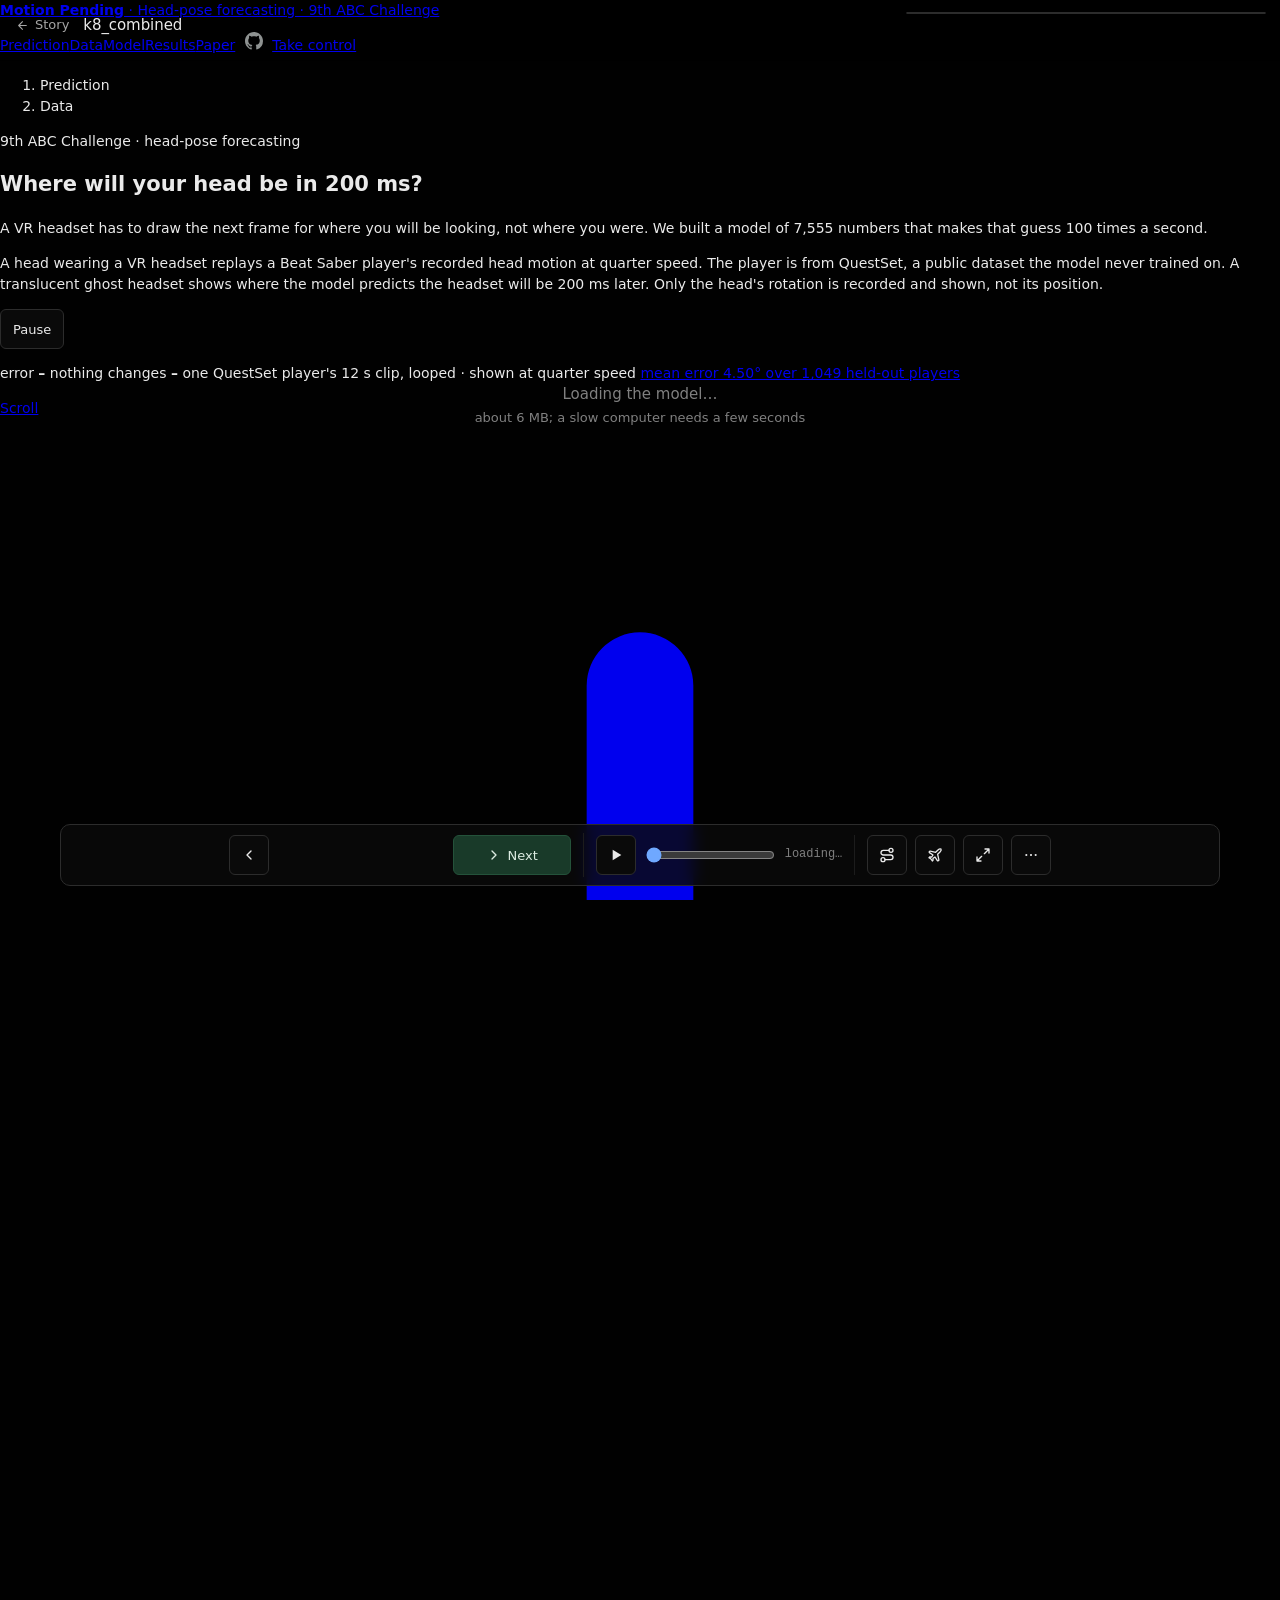
==== commit 2eebaa2a: "Top bar says 9th ABC Challenge; publish job runs only in the team repo - Top bar subtitle: '9th ABC " ====
--- a/visualization/tactical/index.html
+++ b/visualization/tactical/index.html
@@ -275,7 +275,7 @@
 <link rel="stylesheet" href="phone.css?r=t1">
 <link rel="stylesheet" href="story.css?r=f2">
 <link rel="stylesheet" href="hero.css?r=h2">
-<link rel="stylesheet" href="tactical.css?r=org2">   <!-- 16 Nov 2026: the Anduril-style theme over story.css, and the TAKE CONTROL section -->
+<link rel="stylesheet" href="tactical.css?r=sub1">   <!-- 16 Nov 2026: the Anduril-style theme over story.css, and the TAKE CONTROL section -->
 <script>
 // P1 (viz-perf): the boot decision, written in old-style JavaScript (ES5) on purpose, so browsers too old for the 3D view still run it.
 // It chooses between the live 3D view and the picture version ("lite": lite.js, one picture per step, no WebGL), and the starting quality tier.
@@ -356,7 +356,7 @@
      Every number below is copied from a file in the repo; the source is named in a comment beside it. Text marked .st-draft is for the team to write. -->
 <main id="story">
   <header class="st-top">
-    <a class="st-name" href="#s-hook"><b>Motion Pending</b><span class="st-sub"> · Head-pose forecasting · ABC 2027</span></a>
+    <a class="st-name" href="#s-hook"><b>Motion Pending</b><span class="st-sub"> · Head-pose forecasting · 9th ABC Challenge</span></a>
     <nav aria-label="Chapters">
       <a href="#s-challenge">Prediction</a><a href="#s-data">Data</a><a href="#s-model">Model</a><a href="#s-results">Results</a><a href="#s-paper">Paper</a>
       <a class="st-gh" href="https://github.com/Motion-Pending/motion-pending.github.io" target="_blank" rel="noopener" aria-label="The team repo on GitHub (opens in a new tab)" title="Motion-Pending/motion-pending.github.io on GitHub"><svg viewBox="0 0 16 16" width="18" height="18" aria-hidden="true" focusable="false"><path fill="currentColor" d="M8 0C3.58 0 0 3.58 0 8c0 3.54 2.29 6.53 5.47 7.59.4.07.55-.17.55-.38 0-.19-.01-.82-.01-1.49-2.01.37-2.53-.49-2.69-.94-.09-.23-.48-.94-.82-1.13-.28-.15-.68-.52-.01-.53.63-.01 1.08.58 1.23.82.72 1.21 1.87.87 2.33.66.07-.52.28-.87.51-1.07-1.78-.2-3.64-.89-3.64-3.95 0-.87.31-1.59.82-2.15-.08-.2-.36-1.02.08-2.12 0 0 .67-.21 2.2.82.64-.18 1.32-.27 2-.27.68 0 1.36.09 2 .27 1.53-1.04 2.2-.82 2.2-.82.44 1.1.16 1.92.08 2.12.51.56.82 1.27.82 2.15 0 3.07-1.87 3.75-3.65 3.95.29.25.54.73.54 1.48 0 1.07-.01 1.93-.01 2.2 0 .21.15.46.55.38A8.013 8.013 0 0016 8c0-4.42-3.58-8-8-8z"/></svg></a>
--- a/visualization/tactical/tactical.css
+++ b/visualization/tactical/tactical.css
@@ -136,3 +136,6 @@
 .st-paper .pp-soon { color:var(--ink); font-size:1.5em; font-weight:500; letter-spacing:-.01em; }
 /* a member card without a link keeps an empty space of the link's height, so every role line sits at the same height */
 .tm-card:has(.tm-role):not(:has(.tm-links))::after { content:""; display:block; height:calc(14px + 8px + 11.5px * 1.6 + 1px); }
+/* 21 Nov 2026: the bar's subtitle ("· Head-pose forecasting · 9th ABC Challenge") only fits beside the chapter links on a wide
+   screen; below 1080 px it was pushing the bar wider than the window (sideways scroll), so there the team name stands alone. */
+@media (max-width: 1080px) { .st-top .st-name .st-sub { display:none; } }
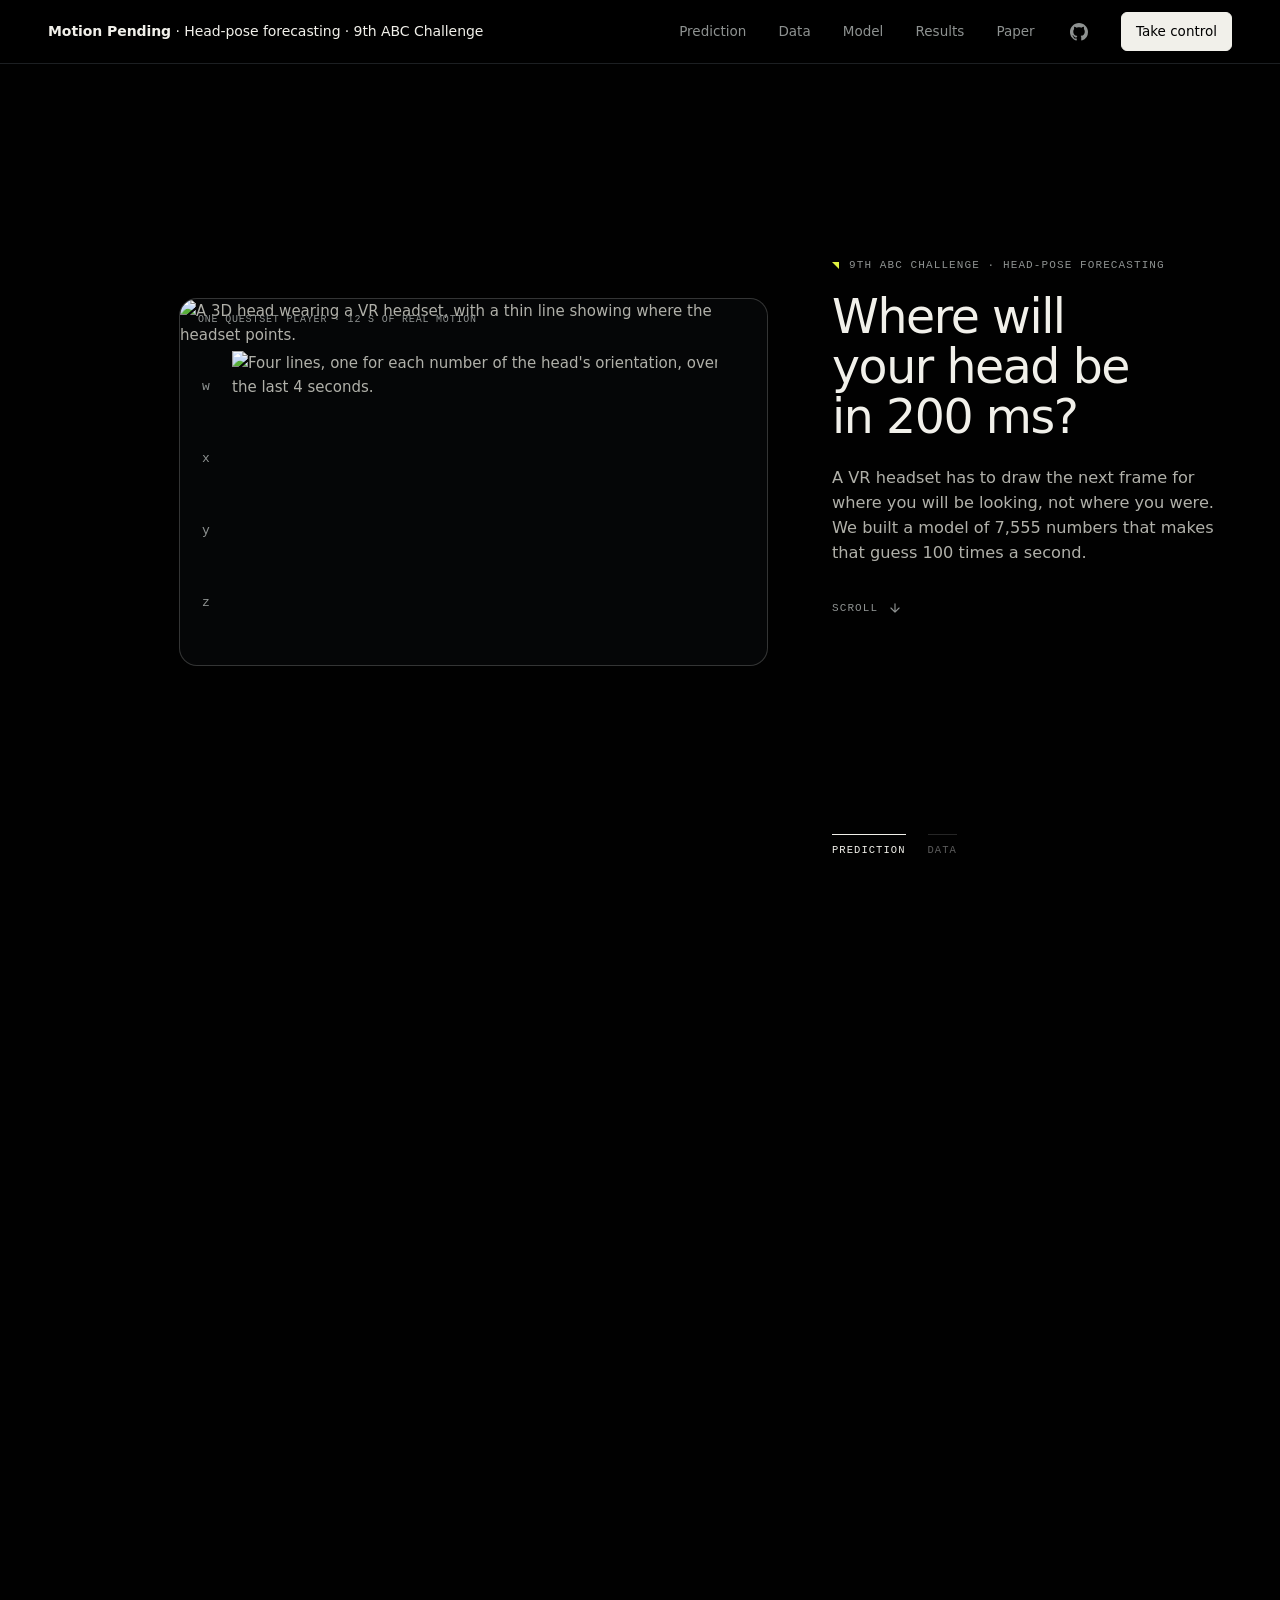
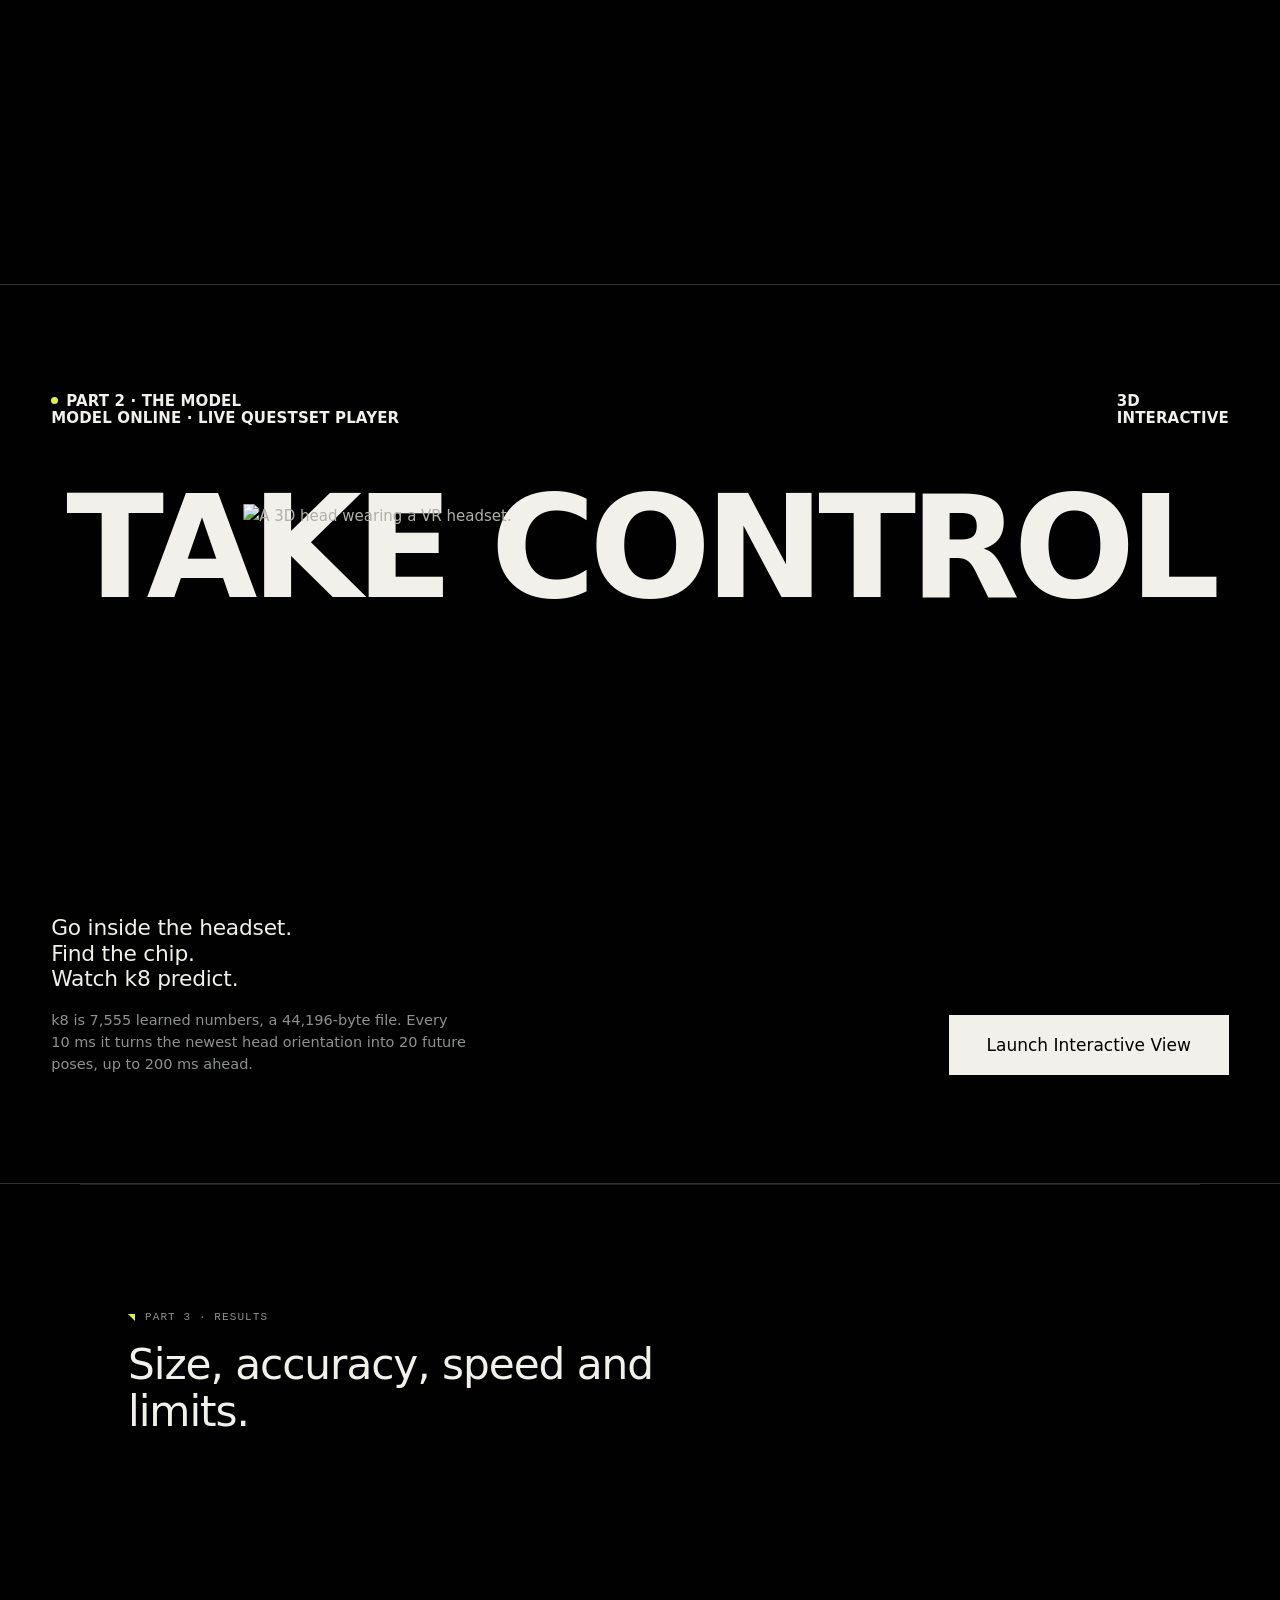
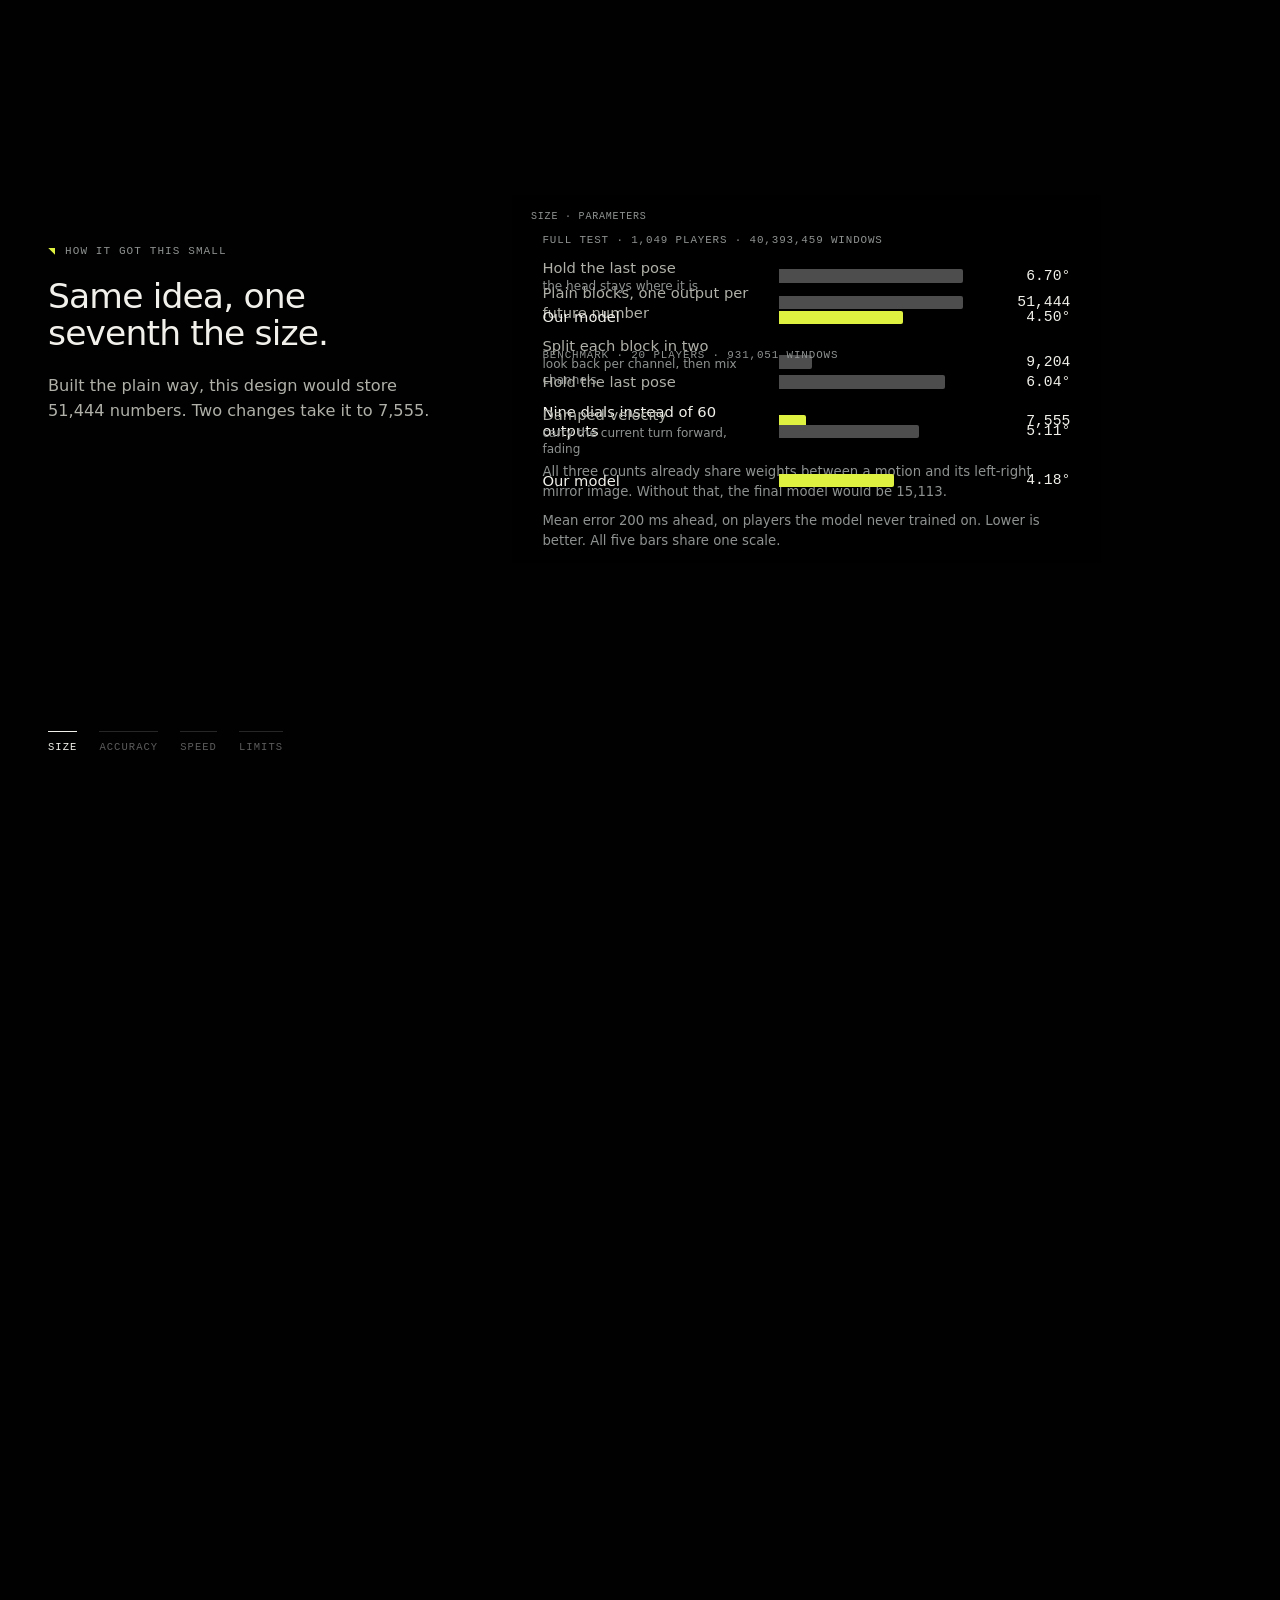
==== commit d2af1d6a: "feat(story): chapter menu on a narrow bar Under 760 px the bar hid every chapter link with nothing i" ====
--- a/visualization/tactical/index.html
+++ b/visualization/tactical/index.html
@@ -358,7 +358,8 @@
   <header class="st-top">
     <a class="st-name" href="#s-hook"><b>Motion Pending</b><span class="st-sub"> · Head-pose forecasting · 9th ABC Challenge</span></a>
     <nav aria-label="Chapters">
-      <a href="#s-challenge">Prediction</a><a href="#s-data">Data</a><a href="#s-model">Model</a><a href="#s-results">Results</a><a href="#s-paper">Paper</a>
+      <button class="st-menu" type="button" aria-expanded="false" aria-controls="stChap" aria-label="Chapters"><svg viewBox="0 0 24 24" width="20" height="20" aria-hidden="true" focusable="false"><path d="M4 7h16M4 12h16M4 17h16" stroke="currentColor" stroke-width="1.6" stroke-linecap="round"/></svg></button>
+      <span class="st-chap" id="stChap"><a href="#s-challenge">Prediction</a><a href="#s-data">Data</a><a href="#s-model">Model</a><a href="#s-results">Results</a><a href="#s-paper">Paper</a></span>
       <a class="st-gh" href="https://github.com/Motion-Pending/motion-pending.github.io" target="_blank" rel="noopener" aria-label="The team repo on GitHub (opens in a new tab)" title="Motion-Pending/motion-pending.github.io on GitHub"><svg viewBox="0 0 16 16" width="18" height="18" aria-hidden="true" focusable="false"><path fill="currentColor" d="M8 0C3.58 0 0 3.58 0 8c0 3.54 2.29 6.53 5.47 7.59.4.07.55-.17.55-.38 0-.19-.01-.82-.01-1.49-2.01.37-2.53-.49-2.69-.94-.09-.23-.48-.94-.82-1.13-.28-.15-.68-.52-.01-.53.63-.01 1.08.58 1.23.82.72 1.21 1.87.87 2.33.66.07-.52.28-.87.51-1.07-1.78-.2-3.64-.89-3.64-3.95 0-.87.31-1.59.82-2.15-.08-.2-.36-1.02.08-2.12 0 0 .67-.21 2.2.82.64-.18 1.32-.27 2-.27.68 0 1.36.09 2 .27 1.53-1.04 2.2-.82 2.2-.82.44 1.1.16 1.92.08 2.12.51.56.82 1.27.82 2.15 0 3.07-1.87 3.75-3.65 3.95.29.25.54.73.54 1.48 0 1.07-.01 1.93-.01 2.2 0 .21.15.46.55.38A8.013 8.013 0 0016 8c0-4.42-3.58-8-8-8z"/></svg></a>
       <a class="st-cta" href="#s-model">Take control</a>
     </nav>
--- a/visualization/tactical/phone.css
+++ b/visualization/tactical/phone.css
@@ -0,0 +1,242 @@
+/* viz-phone: phones, small tablets and touch. Loaded by index.html after its own <style>, so these rules win.
+
+   phone.js puts two things on <html>, and every rule here hangs off them, so a desktop window is untouched:
+     html[data-form="sheet"]   narrow and upright (up to 900 px wide, taller than wide): the scene on top, one
+                               bottom sheet with tabs under it, the bar at the very bottom
+     html[data-form="column"]  low and wide (a phone on its side, up to 500 px high, or up to 900 px wide):
+                               the sheet becomes a column on the left, the scene is on the right
+     html.touch                the main pointer is a finger: 44 px targets, no fly mode
+
+   "Sheet" = the one panel that holds the explanation card, the step's figure and the test-user picker,
+   one at a time, picked with the tabs in #sheetTabs (made by phone.js). */
+
+html.touch { --tap:44px; --tap-sm:44px; }
+html[data-form] { --tap:44px; --tap-sm:44px; --safe-b:env(safe-area-inset-bottom, 0px); --safe-l:env(safe-area-inset-left, 0px); --safe-r:env(safe-area-inset-right, 0px); --safe-t:env(safe-area-inset-top, 0px); }
+html[data-form], html[data-form] body { height:100dvh; }
+#sheetTabs { display:none; }
+
+/* ---------- touch, any size ---------- */
+html.touch #flyBtn, html[data-form] #flyBtn { display:none !important; }          /* fly mode needs a keyboard and a locked mouse pointer */
+html.touch #sideTabs button { min-height:44px; padding:0 14px; }
+html.touch #menu label { min-height:44px; }
+html.touch #menu input[type=checkbox] { width:20px; height:20px; }
+html.touch #menu .mx, html.touch #userbox #sideCollapse { width:44px; min-height:44px; }
+html.touch #inset .lnk { min-height:44px; }
+html.touch #tour button, html.touch #guideHud button, html.touch #tourEdge { min-height:44px; }
+html.touch #dvTabs button { min-height:44px; }
+html.touch #card summary, html.touch #gazeKey .notes summary, html.touch #menu .hint summary { min-height:44px; }
+html.touch #inset [data-hx] { touch-action:pan-y; }                               /* a sideways drag on a chart picks a step; up and down still scrolls */
+/* A stage name in the scene keeps its small look, but its touch area grows to 44 px with an invisible margin. */
+html.touch .lbl.click::after { content:""; position:absolute; left:-6px; right:-6px; top:50%; height:44px; transform:translateY(-50%); }
+html.touch .lbl.click { touch-action:none; }                                         /* a drag that starts on a name must not scroll or zoom the page */
+#touchHelp { display:none; } html.touch #touchHelp { display:block; }
+
+/* ================= the Model side, both phone forms ================= */
+html[data-form] body:not(.lite) #brand { top:calc(4px + var(--safe-t)); left:calc(10px + var(--safe-l)); display:flex; align-items:center; height:44px; }
+html[data-form] #brand > span { display:none; }
+html[data-form] #sideTabs { margin-left:10px; }
+/* Scene labels. Eleven stage names do not fit a 370 px wide scene, so a stage shows its step number in a small disc (the same
+   number as "6/12" in the bar) and the sheet lists number and name (#stageLegend, made by phone.js). The stage you are on keeps
+   its full name. On a step view the other stages' discs are hidden, and so are the tap-offset tags (−8 −32 −56 …). */
+html[data-form] .lbl.stage { font-size:11.5px; padding:3px 8px; }
+html[data-form] .lbl.stage[data-n]:not(.on) { font-size:0; width:26px; height:26px; min-height:0; padding:0; justify-content:center; border-radius:50%; }
+html[data-form] .lbl.stage[data-n]:not(.on)::before { content:attr(data-n); font:500 12px/1 var(--mono); color:var(--fg); }
+html[data-form]:not([data-whole]) #labels .lbl.stage:not(.on) { display:none !important; }
+html[data-form] #labels .lbl.tap { display:none !important; }
+#stageLegend { display:none; }
+html.touch .lbl.stage[data-n]:not(.on)::after, html[data-form] .lbl.stage[data-n]:not(.on)::after { content:""; position:absolute; left:-11px; right:-11px; top:50%; height:44px; transform:translateY(-50%); }
+html[data-form] #stageLegend { display:flex; gap:6px; overflow-x:auto; margin:0 -14px 10px; padding:0 14px 2px; scrollbar-width:none; }
+html[data-form] #stageLegend::-webkit-scrollbar { display:none; }
+html[data-form] #stageLegend button { flex:0 0 auto; min-height:44px; padding:0 12px; font-size:13px; border-radius:999px; }
+html[data-form] #stageLegend button i { font:500 12px var(--mono); font-style:normal; color:var(--muted); margin-right:2px; }
+html[data-form] #stageLegend button[aria-pressed="true"] i { color:var(--fg); }
+
+html[data-form] body:not(.lite) #sheetTabs { display:flex; position:fixed; z-index:4; left:var(--sh-l); width:var(--sh-w); height:46px; align-items:stretch;
+  background:#0a0a0a; border:1px solid var(--line); border-radius:var(--r-lg) var(--r-lg) 0 0; overflow:hidden; }
+html[data-form] #sheetTabs button { flex:1 1 0; min-width:0; min-height:0; height:100%; justify-content:center; border:0; border-radius:0; background:transparent; color:var(--muted); font-size:13px; padding:0 6px; }
+html[data-form] #sheetTabs button[aria-selected="true"] { color:var(--fg); font-weight:500; box-shadow:inset 0 -2px 0 var(--fg); background:var(--on); }
+html[data-form] #sheetTabs button:disabled { opacity:.35; }
+html[data-form] #sheetTabs .fold { flex:0 0 48px; border-left:1px solid var(--line); color:var(--fg); }
+html[data-form] #sheetTabs .fold svg { transition:transform var(--t-fast) var(--ease); }
+html[data-sheetmin] #sheetTabs .fold svg { transform:rotate(180deg); }
+html[data-sheetmin] #sheetTabs { border-radius:var(--r-lg); }
+body.wearing #sheetTabs { display:none !important; }
+
+/* the card and the side panel share the sheet's rectangle; the tab decides which one shows */
+html[data-form] body:not(.lite) #card, html[data-form] body:not(.lite) #side {
+  display:none !important; position:fixed; left:var(--sh-l); right:auto; width:var(--sh-w); top:auto; bottom:var(--sh-b); height:var(--sh-h); max-height:none; min-height:0; max-width:none;
+  transform:none; border-radius:0 0 var(--r-lg) var(--r-lg); border-top:0; background:#0a0a0a; -webkit-backdrop-filter:none; backdrop-filter:none; }
+html[data-form][data-sheet="card"]:not([data-sheetmin]) body:not(.lite):not(.wearing) #card { display:flex !important; }
+html[data-form][data-sheet="step"]:not([data-sheetmin]) body:not(.lite):not(.wearing) #side,
+html[data-form][data-sheet="user"]:not([data-sheetmin]) body:not(.lite):not(.wearing) #side { display:flex !important; }
+/* card: its own minimise and close buttons are replaced by the sheet's fold button */
+html[data-form] #card .min, html[data-form] #card .x, html[data-form] #card .hd .ttl { display:none !important; }
+html[data-form] #card.min .bd { display:block; } html[data-form] #card.min .lvl { display:inline-flex; }
+html[data-form] #card .hd { padding:6px 10px; flex:none; cursor:default; min-height:0; border-bottom:1px solid var(--line); }
+html[data-form] #card .lvl { flex:none; } html[data-form] #card .lvl button { min-height:44px; height:44px; padding:0 14px; font-size:13px; }
+/* 21 Nov 2026: the whole card scrolls, the level switch with the words, so a short sheet gives its height to the text (phone.js scrolls a new card to the top) */
+html[data-form] body:not(.lite) #card { overflow-y:auto; overscroll-behavior:contain; }
+html[data-form] #card .bd { flex:none; min-height:0; overflow:visible; padding:10px 14px 14px; }
+html[data-form] #card p { max-width:none; }
+html[data-form] #card.cmp, html[data-form] #card.cmpd { left:var(--sh-l); width:var(--sh-w); transform:none; }
+/* side panel: no headers of its own; "This step" shows the key and the figure, "Test user" shows the picker */
+html[data-form] #side .sh, html[data-form] #sideCollapse { display:none !important; }
+html[data-form] #side .sec { border-top:0; }
+html[data-form][data-sheet="step"] #side #userbox { display:none !important; }
+html[data-form][data-sheet="step"] #side #secKey, html[data-form][data-sheet="step"] #side #secInset { display:block !important; }
+html[data-form][data-sheet="step"] #side #secKey:has(#gazeKey:not(.show)), html[data-form][data-sheet="step"] #side #secInset:has(#inset:not(.show)) { display:none !important; }
+html[data-form][data-sheet="step"] #side .sec > #gazeKey, html[data-form][data-sheet="step"] #side .sec > #inset { display:block !important; padding-top:10px; }
+html[data-form][data-sheet="user"] #side .sec { display:none !important; }
+html[data-form] #userbox { padding:12px 14px; gap:8px; }
+html[data-form] #userbox label { font-size:13px; }
+html[data-form][data-sheet="user"] #sheetUserNote { display:block; color:var(--muted); font-size:13px; line-height:1.5; padding:0 14px 14px; }
+#sheetUserNote { display:none; }
+
+/* the bar */
+html[data-form] body:not(.lite) #bar { left:calc(8px + var(--safe-l)); right:calc(8px + var(--safe-r)); bottom:calc(8px + var(--safe-b)); transform:none; width:auto; min-width:0; max-width:none; padding:6px 8px; gap:6px; }
+html[data-form] #bar .row { gap:8px; }
+html[data-form] #bar .grp { flex-wrap:nowrap; gap:6px; }
+html[data-form] #bar .grp + .grp { padding-left:8px; }
+html[data-form] #bar .g-tools .bl { display:none; }
+html[data-form] #bar .g-tools button { width:44px; padding:0; justify-content:center; }
+html[data-form] #readout { display:none; }
+html[data-form] .stepbox { min-width:0; max-width:none; flex:1 1 auto; overflow:hidden; }
+html[data-form] #params .trk { display:none; }
+html[data-form] #next { width:96px; }
+html[data-form] #scrub { min-width:56px; }
+html[data-form] #caption { display:none !important; }                             /* the one-line formula / "Press One call (C) … click …" hint: keyboard and mouse wording, and it does not fit; the card and ⋯ say the same */
+
+/* the menu, the tour, small notices */
+html[data-form] body:not(.lite) #menu { left:calc(8px + var(--safe-l)); right:calc(8px + var(--safe-r)); width:auto; bottom:calc(var(--bar-h) + 14px + var(--safe-b)); max-height:calc(100dvh - var(--bar-h) - 70px - var(--safe-b)); z-index:35; }
+html[data-form] #keysHelp { display:none; }
+html[data-form] #guideHud { top:calc(50px + var(--safe-t)); left:auto; right:calc(8px + var(--safe-r)); transform:none; gap:6px; padding:4px 6px 6px 10px; max-width:calc(100vw - 16px); }
+html[data-form] #guideHud .gt, html[data-form] #guideHud .gsl { display:none; }
+/* 21 Nov 2026: the progress line gives way (ellipsis), the buttons never do, so Exit stays on screen when "· paused" and Resume appear */
+html[data-form] #guideHud .gp { flex:1 1 auto; min-width:0; overflow:hidden; text-overflow:ellipsis; }
+html[data-form] #guideHud button { flex:none; padding:0 10px; }
+html[data-form="sheet"] #guideHud { top:calc(4px + var(--safe-t)); left:calc(86px + var(--safe-l)); right:calc(8px + var(--safe-r)); max-width:none; }
+html[data-form="sheet"] body:has(#guideHud:not([hidden])) #brand > :not(#toStory) { visibility:hidden; }   /* upright: the tour line takes the brand row, next to ← Story */
+/* A tip is docked, not floating: over the sheet when it points into the scene (so the scene stays whole), or along the top of the
+   scene when it points at something inside the sheet or the bar. tour.js reads the box's real place for its pointer line. */
+html[data-form] #tour { left:var(--sh-l) !important; top:auto !important; bottom:var(--sh-b); width:var(--sh-w); max-width:none !important; height:calc(var(--sh-h) + 46px); max-height:none;
+  border-radius:var(--r-lg); padding:12px 14px 10px; display:flex; flex-direction:column; font-size:14.5px; box-shadow:none; background:#050505; z-index:34; }
+html[data-form] #tour[hidden] { display:none; }
+html[data-form] #tour .tt { flex:1 1 auto; overflow:auto; min-height:0; }
+html[data-form] #tour .tf { flex:none; }
+html[data-form] #tour button { min-height:44px; padding:0 14px; font-size:13px; }
+html[data-form][data-sheetmin] #tour { height:auto; max-height:46dvh; }
+html[data-form] #tour.ptop { top:var(--tip-top, 52px) !important; bottom:auto; left:var(--tip-l, 8px) !important; width:var(--tip-w, calc(100vw - 16px)); height:auto; max-height:var(--tip-h, 40dvh); }
+html[data-form] #tierNote { top:calc(52px + var(--safe-t)) !important; }
+html[data-form] #flyHint { display:none !important; }
+html[data-form] #wearHud { left:calc(8px + var(--safe-l)); right:calc(8px + var(--safe-r)); top:auto; bottom:calc(8px + var(--safe-b)); width:auto; z-index:36; background:var(--panel-solid); }
+html[data-form] body.wearing #bar { display:none !important; }
+html[data-form] #cmpCount { top:calc(52px + var(--safe-t)); } html[data-form] #cmpCount .n { font-size:30px; }
+html[data-form] #tip { display:none !important; }                                 /* hover tooltips: the same words are listed under ⋯, "What the buttons do" */
+html[data-form] #k8load { top:26%; width:80%; }
+
+/* ---------- form "sheet": upright ---------- */
+html[data-form="sheet"] { --sh-l:calc(8px + var(--safe-l)); --sh-w:calc(100vw - 16px - var(--safe-l) - var(--safe-r)); --sh-b:calc(var(--bar-h) + 14px + var(--safe-b)); --sh-h:clamp(150px, 28dvh, 300px); }
+html[data-form="sheet"] #sheetTabs { bottom:calc(var(--sh-b) + var(--sh-h)); height:44px; }
+html[data-form="sheet"][data-sheetmin] #sheetTabs { bottom:var(--sh-b); }
+/* 21 Nov 2026: one row, Back · step · Next · (One call) · Play · ⋯; the time slider, Tour and Whole model are at the top of ⋯ (phone.js) */
+html[data-form="sheet"] #bar .row { flex-wrap:nowrap; gap:6px; }
+html[data-form="sheet"] #bar .g-nav { flex:1 1 auto; min-width:0; }
+html[data-form="sheet"] #bar .g-play, html[data-form="sheet"] #bar .g-tools { flex:0 0 auto; min-width:0; order:0; border-left:0 !important; padding-left:0 !important; }
+html[data-form="sheet"] #next { width:52px; padding:0; justify-content:center; } html[data-form="sheet"] #next .bl { display:none; }
+html[data-form="sheet"] .stepbox { flex:1 1 auto; min-width:0; }
+html[data-form="sheet"] .stepbox > span { overflow:hidden; white-space:nowrap; text-overflow:ellipsis; }
+#phoneTools { display:none; }
+html[data-form="sheet"] #phoneTools { display:flex; flex-direction:column; gap:6px; padding:4px var(--s4, 16px) 8px; border-bottom:1px solid var(--line); }
+html[data-form="sheet"] #phoneTools .pt-row { display:flex; gap:8px; }
+html[data-form="sheet"] #phoneTools .pt-row button { flex:1 1 0; min-height:44px; justify-content:center; gap:8px; }
+html[data-form="sheet"] #phoneTools .pt-row .bl { display:inline; }
+html[data-form="sheet"] #menu #phoneTools .pt-time { padding:0; gap:0 10px; min-height:44px; flex-wrap:wrap; }
+html[data-form="sheet"] #menu #phoneTools #scrub { flex:1 1 auto; width:auto; min-width:0; height:44px; margin:0; }
+html[data-form="sheet"] #phoneTools #readout { display:block; flex:1 0 100%; font-size:12px; color:var(--muted); white-space:normal; overflow:visible; }
+
+/* ---------- form "column": on its side ---------- */
+html[data-form="column"] { --sh-l:calc(8px + var(--safe-l)); --sh-w:clamp(270px, 40vw, 360px); --sh-b:calc(var(--bar-h) + 14px + var(--safe-b)); --sh-h:calc(100dvh - var(--sh-b) - 98px - var(--safe-t)); }
+html[data-form="column"] #sheetTabs { top:calc(50px + var(--safe-t)); }
+html[data-form="column"] #bar { padding:4px 8px; }
+html[data-form="column"] #bar .row { flex-wrap:nowrap; }
+html[data-form="column"] #bar .g-play { flex:1 1 0; min-width:0; flex-basis:0; order:0; border-left:1px solid var(--divider) !important; padding-left:8px !important; }
+html[data-form="column"] .stepbox { flex:0 1 190px; }
+html[data-form="column"] #menu { left:auto; width:min(340px, calc(100vw - 16px)); }
+html[data-form="column"] #guideHud { top:calc(4px + var(--safe-t)); }
+
+/* ================= the Data side ================= */
+html[data-form] #dataView { padding:calc(52px + var(--safe-t)) calc(8px + var(--safe-r)) calc(8px + var(--safe-b)) calc(8px + var(--safe-l)); gap:8px; height:100dvh; grid-template-columns:minmax(0, 1fr); overflow:hidden; }
+/* the nine stages: one row that scrolls sideways, the current stage kept in view by phone.js */
+html[data-form] #dvFlow { display:flex; grid-template-columns:none; overflow-x:auto; overscroll-behavior-x:contain; scroll-snap-type:x proximity; gap:6px; padding-bottom:2px; scrollbar-width:none; }
+html[data-form] #dvFlow::-webkit-scrollbar { display:none; }
+html[data-form] #dvFlow li { flex:0 0 auto; scroll-snap-align:center; }
+html[data-form] #dvFlow button { width:118px; min-height:44px; padding:5px 9px 6px; }
+html[data-form] #dvFlow .u { display:none; }
+html[data-form] #dvMain { display:grid; grid-template-columns:minmax(0, 1fr); grid-template-rows:auto minmax(0, 1fr); gap:8px; overflow:hidden; }
+html[data-form] #dvStage { grid-template-columns:minmax(0, 1fr); grid-template-rows:auto auto auto auto; padding:6px 8px 8px; gap:6px; }
+/* viz-data2: the story in three short lines, the dot band with only its two live labels, then tabs, picture and head */
+html[data-form] #dvStory { display:block; }
+html[data-form] #dvStory .st { max-width:none; margin:0 0 3px; }
+html[data-form] #dvStory .st b { display:inline; margin-right:6px; font-size:11px; }
+html[data-form] #dvStory .st span { font-size:13.5px; line-height:1.28; }
+html[data-form] #dvStory .st + .st::before { content:none; }
+html[data-form] #dvBandKey .old, html[data-form] #dvBandKey .unit { display:none; }
+html[data-form] #dvTop { gap:6px; }
+html[data-form] #dvTools button { min-height:44px; min-width:44px; justify-content:center; padding:0 10px; }
+html[data-form] #dvTools #dvPlay span { display:none; } html[data-form] #dvTools #dvPlay svg { margin-right:0; }
+html[data-form] #dvPic, html[data-form] #dvPic[data-heads] { grid-template-columns:minmax(0, 1fr); gap:6px; }
+html[data-form] #dvHead { grid-auto-flow:column; grid-auto-columns:minmax(0, 1fr); grid-auto-rows:auto; height:84px; gap:6px; }
+html[data-form] #dvHead .hd { grid-template-columns:96px minmax(0, 1fr); grid-template-rows:auto minmax(0, 1fr); column-gap:8px; padding:5px 8px; }
+html[data-form] #dvHead canvas { grid-row:1 / 3; }
+html[data-form] #dvHead .hl span { display:block; }
+html[data-form] #dvHead .hr { align-content:start; font-size:12px; }
+html[data-form] #dvPic[data-heads="2"] #dvHead .hd { grid-template-columns:72px minmax(0, 1fr); }
+html[data-form] #dvPic[data-heads="2"] #dvHead .hl span { display:none; }
+html[data-form] #dvCap { display:block; -webkit-line-clamp:unset; overflow:visible; }
+html[data-form] #dvCard .ab { display:none; }
+html[data-form] #dvCard summary { padding:13px 0; font-size:13.5px; }
+html[data-form] #dvTabs { flex-wrap:nowrap; overflow-x:auto; scrollbar-width:none; min-height:44px; }
+html[data-form] #dvTabs::-webkit-scrollbar { display:none; }
+html[data-form] #dvTabs button { min-height:44px; flex:0 0 auto; }
+html[data-form] #dvFig { height:max(24dvh, min(40dvh, 100dvh - 640px)); min-height:160px; }
+html[data-form] #dvFig svg text { font-size:13.5px; } html[data-form] #dvFig svg text.h { font-size:14px; } html[data-form] #dvFig svg text.s { font-size:13px; }
+/* the words: caption, rule and sources (moved here by phone.js), then the card, in one scrolling column */
+html[data-form] #dvText { display:block; overflow-y:auto; overscroll-behavior:contain; min-height:0; min-width:0; background:var(--panel); border:1px solid var(--line); border-radius:12px; padding:10px 12px 14px; }
+html[data-form] #dvText #dvFoot { display:block; margin-bottom:12px; padding-bottom:12px; border-bottom:1px solid var(--line); }
+html[data-form] #dvText #dvFoot > div + div { margin-top:10px; }
+html[data-form] #dvCap { font-size:14px; }
+html[data-form] #dvCard { background:none; border:0; border-radius:0; padding:0; overflow:visible; }
+html[data-form] #dvCard p, html[data-form] #dvCard .one { font-size:14px; }
+html[data-form] #dvBar { width:100%; padding:6px 8px; }
+html[data-form] #dvBar .keys { display:none; }
+html[data-form] #dvBar .lbl2 { overflow:hidden; white-space:nowrap; text-overflow:ellipsis; }
+/* on its side: the stage strip shares the top line with the Data | Model tabs; the picture takes the whole left half down to the
+   bottom edge; the words and Back / Next are the right half. #dvMain steps aside (display:contents) so its two children and the
+   bar can be placed in one grid. */
+html[data-form="column"] #dataView { grid-template-columns:minmax(0, 1.2fr) minmax(0, 1fr); grid-template-rows:44px minmax(0, 1fr) auto; gap:6px 8px; padding-top:calc(4px + var(--safe-t)); }
+html[data-form="column"] #dvFlow { grid-column:1 / 3; margin-left:calc(var(--brand-w, 250px) + 6px); }
+html[data-form="column"] #dvMain { display:contents; }
+html[data-form="column"] #dvStage { grid-column:1; grid-row:2 / 4; grid-template-rows:auto minmax(0, 1fr); }
+html[data-form="column"] #dvText { grid-column:2; grid-row:2; }
+html[data-form="column"] #dvBar { grid-column:2; grid-row:3; }
+html[data-form="column"] #dvFig { height:auto; min-height:0; }
+html[data-form="column"] #dvBand { display:none; }
+html[data-form="column"] #dvPic[data-heads="1"], html[data-form="column"] #dvPic[data-heads="2"] { grid-template-columns:minmax(0, 1fr) 116px; min-height:0; }
+html[data-form="column"] #dvHead { grid-auto-flow:row; grid-auto-rows:minmax(0, 1fr); height:auto; }
+html[data-form="column"] #dvHead .hd, html[data-form="column"] #dvPic[data-heads="2"] #dvHead .hd { grid-template-columns:minmax(0, 1fr); grid-template-rows:auto minmax(0, 1fr) auto; padding:4px 6px; }
+html[data-form="column"] #dvHead canvas { grid-row:auto; }
+html[data-form="column"] #dvHead .hl span { display:none; }
+html[data-form="column"] #dvText #dvStory { margin-bottom:10px; padding-bottom:8px; border-bottom:1px solid var(--line); }
+html[data-form="column"] #dvFlow .bar { display:none; }
+html[data-form="column"] #dvFlow button { display:flex; flex-direction:row; flex-wrap:wrap; align-items:center; column-gap:8px; width:auto; min-width:104px; min-height:44px; padding:3px 9px; }
+/* viz-data2: a short upright phone (under 780 px high): smaller head strip, picture and story, so the words keep their room */
+@media (max-height: 780px) {
+  html[data-form="sheet"] #dvFig { height:150px; min-height:150px; }
+  html[data-form="sheet"] #dvHead { height:60px; }
+  html[data-form="sheet"] #dvHead .hd { grid-template-columns:64px minmax(0, 1fr); padding:3px 8px; }
+  html[data-form="sheet"] #dvHead .hl span { display:none; }
+  html[data-form="sheet"] #dvStory .st span { font-size:12.5px; line-height:1.22; }
+  html[data-form="sheet"] #dvStory .st { margin-bottom:1px; }
+  html[data-form="sheet"] #dvBandKey { display:none; }
+  html[data-form="sheet"] #dvStage { gap:4px; padding:5px 8px 6px; }
+}
--- a/visualization/tactical/story.css
+++ b/visualization/tactical/story.css
@@ -0,0 +1,347 @@
+/* Story site.
+ *
+ * The page opens as the story (html.story, set by the boot script in index.html). The viewer's own panels are all position:fixed
+ * on a page that cannot scroll, so in story mode they are switched off here and only <main id="story"> shows.
+ * ?explore=1 (or ?side=data) opens the viewer exactly as before, without this class.
+ *
+ * Two layers:
+ *   - sections 1 to 7 are a plain article: it needs no JavaScript and nothing moves;
+ *   - section 8, under html.st-motion (set by story.js), pins the three decks (task, model, results) and stacks their panels in 3D.
+ * Sizes are in px, not rem: the viewer sets the root font size to 14px. Panel sizes in motion mode come from the window (--pw).
+ */
+
+/* ---------------------------------------------------------------- 1. story mode on / off */
+html:not(.story) #story { display:none; }
+html.story, html.story body { height:auto; min-height:100%; overflow:visible; }
+html.story body > :not(#story) { display:none !important; }          /* the viewer's panels, its 3D scene, its loading note */
+/* no smooth scrolling: every jump the story makes is instant (SPEC C7). A jump to a step or a focused element stops 72 px below the
+   top so the top bar does not cover it. Ticket 09: this is a scroll-margin on the content, not a scroll-padding on the page, because
+   with scroll-padding the browser counted the sticky top bar's own links as covered, and every Tab onto one scrolled the story
+   back about half a window. */
+html.story #story :not(.st-top, .st-top *) { scroll-margin-top:72px; }
+
+/* ---------------------------------------------------------------- 2. theme tokens (after scale.com: SPEC section F)
+ * Black page, quiet grey type at regular weight, one mono for labels and numbers, hairlines, ONE accent (the colour of
+ * "prediction" and of active states), a dark green primary button, amber only for the scored sample.
+ * The tokens are set on #story, so they reach the story only: the viewer keeps its own colours and Fira.
+ * Contrast on #000 (WCAG): --ink 16.6:1, --body 8.3:1, --quiet 5.3:1, --blue 9.0:1, --line-hi (meaningful lines) 3.5:1.
+ * Fonts: Geist and Geist Mono, variable weight, self-hosted in fonts/ (SIL Open Font Licence 1.1, fonts/LICENSE-*.txt). */
+@font-face { font-family:'Geist'; font-weight:100 900; font-style:normal; font-display:swap; src:url('fonts/geist-latin-wght-normal.woff2') format('woff2'); }
+@font-face { font-family:'Geist Mono'; font-weight:100 900; font-style:normal; font-display:swap; src:url('fonts/geist-mono-latin-wght-normal.woff2') format('woff2'); }
+html.story, html.story body { background:#000; }
+#story {
+  --bg:#000;                /* the page */
+  --glass:10,10,10;         /* a card's fill, as r,g,b (its opacity is set where it is used) */
+  --ink:#eaeaea;            /* headlines and figures */
+  --body:#a6a6a6;           /* running text */
+  --quiet:#808080;          /* labels, captions, tags */
+  --rule:#1c1c1c;           /* hairlines between sections */
+  --line:#2c2c2c;           /* quiet outlines (buttons, cards) */
+  --line-hi:#6b6b6b;        /* outlines that carry meaning */
+  --blue:#84b2ff;           /* THE accent: prediction, the model, active states (the name is kept from the viewer's palette) */
+  --amber:#f0b24a;          /* only the scored sample */
+  --go:#193a29;             /* the primary button, as on the reference */
+  --go-hi:#215038;
+  --go-ink:#dcebe1;
+  --col:1120px;             /* the widest a section's content gets */
+  --text:600px;             /* the widest a paragraph gets (about 68 characters) */
+  --gap:clamp(96px, 16vh, 184px);   /* space above and below a section */
+  --bar:64px;               /* height of the top bar; pinned stages stick just below it */
+  --sans:"Geist","Fira Sans",system-ui,-apple-system,"Segoe UI",sans-serif;
+  --mono:"Geist Mono","Fira Code",ui-monospace,SFMono-Regular,Menlo,monospace;
+  display:block; background:var(--bg); color:var(--body); font-family:var(--sans); font-size:clamp(15px, 1.15vw, 20px); line-height:1.6; font-weight:400;
+  -webkit-font-smoothing:antialiased; -moz-osx-font-smoothing:grayscale;
+}
+#story *, #story *::before, #story *::after { box-sizing:border-box; }
+:where(#story) a { color:var(--ink); text-decoration-color:var(--line-hi); text-underline-offset:3px; }
+:where(#story) a:hover { text-decoration-color:var(--ink); }
+:where(#story) a:focus-visible, :where(#story) button:focus-visible { outline:2px solid var(--blue); outline-offset:3px; border-radius:4px; }
+#story .num, #story .mono { font-family:var(--mono); font-variant-numeric:tabular-nums; }
+#story ::selection { background:rgba(132,178,255,.28); }
+
+/* ---------------------------------------------------------------- 3. the top bar: project name and chapter links */
+.st-top { position:sticky; top:0; z-index:5; height:var(--bar); display:flex; align-items:center; justify-content:space-between; gap:24px;
+  padding:0 clamp(20px, 4vw, 48px); background:rgba(0,0,0,.72); -webkit-backdrop-filter:blur(14px); backdrop-filter:blur(14px); border-bottom:1px solid var(--rule); }
+.st-top .st-name { color:var(--ink); font-weight:500; font-size:14px; letter-spacing:-.005em; text-decoration:none; white-space:nowrap; }
+.st-top nav { display:flex; align-items:center; gap:clamp(12px, 2.2vw, 30px); font-size:13.5px; }
+.st-top nav a { color:var(--quiet); text-decoration:none; padding:6px 2px; transition:color .15s; }
+.st-top nav a:hover { color:var(--ink); }
+.st-top nav a.st-cta { color:var(--go-ink); background:var(--go); border:1px solid #24523a; border-radius:6px; padding:8px 14px; transition:background .15s; }
+.st-top nav a.st-cta:hover { background:var(--go-hi); color:#fff; }
+/* the chapter links sit in .st-chap, which is display:contents here, so on a wide bar they are plain items of the nav. Under 760 px
+   they do not fit (21 Nov 2026): they fold into a menu under the .st-menu button (story.js), one 48 px row per chapter. */
+.st-chap { display:contents; }
+.st-menu { display:none; }
+@media (max-width: 760px) {
+  .st-top .st-menu { display:inline-flex; align-items:center; justify-content:center; width:44px; height:44px; min-height:0; padding:0; margin-right:-4px;
+    color:var(--quiet); background:none; border:0; border-radius:6px; cursor:pointer; }
+  .st-top .st-menu[aria-expanded="true"] { color:var(--ink); background:rgba(255,255,255,.07); }
+  .st-chap { display:none; position:absolute; top:100%; right:clamp(20px, 4vw, 48px); min-width:200px; flex-direction:column; padding:6px 0;
+    background:var(--bg); border:1px solid var(--line); border-top:0; border-radius:0 0 8px 8px; }
+  .st-top.is-chap .st-chap { display:flex; }
+  .st-top nav .st-chap a { display:flex; align-items:center; min-height:48px; padding:0 20px; font-size:15px; color:var(--body); }
+}
+
+/* ---------------------------------------------------------------- 4. sections and type */
+.st-sec { max-width:var(--col); margin:0 auto; padding:var(--gap) clamp(20px, 4vw, 48px); }
+.st-sec + .st-sec { border-top:1px solid var(--rule); }
+.st-kicker { display:flex; align-items:center; gap:10px; margin:0 0 22px; font:400 clamp(11px, .8vw, 13.5px)/1.2 var(--mono); letter-spacing:.1em; text-transform:uppercase; color:var(--quiet); }
+.st-kicker::before { content:""; flex:none; width:7px; height:7px; background:var(--quiet); clip-path:polygon(0 0, 100% 0, 100% 100%); }   /* the small corner mark */
+#story h1, #story h2 { margin:0; color:var(--ink); font-weight:400; letter-spacing:-.03em; line-height:1.06; text-wrap:balance; }
+#story h1 { font-size:clamp(40px, 5vw, 104px); }
+#story h2 { font-size:clamp(30px, 3.3vw, 68px); letter-spacing:-.025em; max-width:20ch; }
+#story h3 { margin:0 0 8px; color:var(--ink); font-size:clamp(18px, 1.5vw, 26px); font-weight:400; letter-spacing:-.015em; line-height:1.25; }
+.st-lede { max-width:var(--text); margin:26px 0 0; font-size:1.08em; line-height:1.55; color:var(--body); }
+:where(.st-sec) p { max-width:var(--text); margin:18px 0 0; }
+.st-note { font-size:.82em; line-height:1.55; color:var(--quiet); }
+.st-fig { margin:clamp(40px, 7vh, 72px) 0 0; }
+.st-fig figcaption { max-width:var(--text); margin-top:14px; font-size:14.5px; line-height:1.55; color:var(--quiet); }
+
+/* ---------------------------------------------------------------- 5. the deck as a plain article: one step under the next, text beside its panel */
+.dk-track { max-width:1360px; margin:0 auto; padding:0 clamp(20px, 4vw, 48px); }
+.dk-rail { display:none; }
+.dk-step { display:grid; grid-template-columns:minmax(0, 5fr) minmax(0, 8fr); gap:clamp(24px, 5vw, 72px); align-items:center; padding:clamp(48px, 9vh, 104px) 0; }
+.dk-step + .dk-step { border-top:1px solid var(--rule); }
+.dk-text h2 { font-size:clamp(28px, 2.7vw, 56px) !important; max-width:none !important; }
+.dk-text h1 { font-size:clamp(36px, 3.7vw, 78px) !important; }
+.dk-text p { max-width:var(--text); margin:18px 0 0; }
+.dk-text .st-lede { margin-top:22px; }
+.dk-text .st-kicker { margin:0 0 20px; }
+.dk-fig { margin:0; min-width:0; }
+.st-cue { display:inline-flex; align-items:center; gap:10px; margin-top:36px; font:400 clamp(11px, .8vw, 13.5px)/1 var(--mono); letter-spacing:.1em; text-transform:uppercase; color:var(--quiet); text-decoration:none; }
+.st-cue svg { width:14px; height:14px; }
+@media (max-width: 860px) { .dk-step { grid-template-columns:1fr; } }
+
+/* a panel: a rounded sheet of dark glass with a hairline edge, a small tag in its corner and one picture or figure inside.
+   --k (1..0, from story.js) is how solid it is: 1 = the current panel, lower = a panel further back in the stack. */
+.dk-panel { position:relative; aspect-ratio:16 / 10; width:100%; border:1px solid rgba(255,255,255, calc(.16 + .1 * var(--k, 1))); border-radius:18px; overflow:hidden;
+  background:rgba(var(--glass), calc(.1 + .82 * var(--k, 1))); }
+.pn-tag { position:absolute; z-index:2; left:18px; top:16px; font:500 clamp(10px, .76vw, 13px)/1 var(--mono); letter-spacing:.08em; text-transform:uppercase; color:var(--quiet); }
+.pn-tag b { color:var(--amber); font-weight:500; }
+.pn-body { position:absolute; inset:0; opacity:var(--k, 1); }
+.pn-pic img { display:block; width:100%; height:100%; object-fit:cover; }
+
+/* the input and the answer: the same picture, cut with clip-path: inset(top right bottom left) to its input part or its answer part.
+   400 of the 420 samples = 95.238% of the width; the cut sits a hair right of that so the dashed "now" line stays with the input.
+   --u (0..1, from story.js) draws each one in from the left as its panel settles; without motion it is 1. */
+.pn-plot .pn-body { inset:52px 26px 26px 52px; }
+.pn-plot img { display:block; width:100%; height:100%; }
+.pl-rows { position:absolute; left:-30px; top:0; bottom:0; display:grid; grid-template-rows:repeat(4, 1fr); align-items:center; font:500 13px/1 var(--mono); color:var(--quiet); }
+.pl-in  { clip-path:inset(0 calc(100% - var(--u, 1) * 95.36%) 0 0); }
+.pl-out { clip-path:inset(0 calc((1 - var(--u, 1)) * 4.64%) 0 95.36%); }
+.pl-score { position:absolute; top:-8px; bottom:-8px; right:-1px; width:2px; background:var(--amber); border-radius:2px; box-shadow:0 0 14px 2px rgba(240,178,74,.55); opacity:clamp(0, calc((var(--u, 1) - .85) * 8), 1); }
+.pn-answer { border-color:rgba(132,178,255,.5); }
+html.st-motion .pn-answer { background:rgba(132,178,255,.04); }   /* clear glass: the input on the panel behind shows through it */
+html.st-motion .pn-answer .pn-body { inset:52px 26px 26px 52px; }
+
+/* the dot field: 50 × 20 dots drawn as a repeating background. The lit copy (i) is cut to the share of recordings still in:
+   from --from to --to as the panel settles (--u). One column of dots is 2% of the recordings. */
+.pn-dots .pn-body { inset:56px 30px 26px 30px; display:flex; flex-direction:column; justify-content:center; gap:22px; }
+.dots, .dots i { background-image:radial-gradient(circle, currentColor 0 30%, transparent 34%); background-size:2% 5%; }
+.dots { position:relative; aspect-ratio:50 / 20; color:#2a2a2a; }
+.dots i { position:absolute; inset:0; color:#cfcfcf; clip-path:inset(0 calc((1 - (var(--from) + (var(--to) - var(--from)) * var(--u, 1))) * 100%) 0 0); }
+.is-kept .dots i { color:var(--blue); }
+.pn-num { margin:0; font-size:15px; color:var(--quiet); }
+.pn-num b { margin-right:8px; font:400 clamp(24px, 2.6vw, 40px)/1 var(--mono); letter-spacing:-.04em; color:var(--ink); }
+.pn-split .pn-body { inset:56px 30px 26px 30px; display:flex; flex-direction:column; justify-content:center; }
+.pn-split .st-split { margin-top:0; height:clamp(44px, 7vw, 84px); }
+.dk-text .st-doors { grid-template-columns:1fr; gap:12px; margin-top:28px; }
+.dk-text h3 { margin:28px 0 0; font-size:21px; }
+.pn-body .pn-xfade { position:absolute; inset:0; }   /* the old picture laid over a held panel's new one while it fades out (story.js showPic) */
+
+/* a results panel: bars or the number band, with a caption. In the plain article it is as tall as its content; in motion mode it
+   takes the deck's 16:10 shape and its type scales with the panel (font-size from the panel width, everything inside in em). */
+.pn-res { aspect-ratio:auto; }
+.pn-res .pn-body { position:relative; inset:auto; display:flex; flex-direction:column; justify-content:center; gap:22px; padding:60px 30px 30px; }
+.pn-res .st-band { margin:0; grid-template-columns:repeat(2, minmax(0, 1fr)); }
+.pn-res .st-band .is-ours dd { color:var(--blue); }
+.pn-cap { margin:0; font-size:14.5px; line-height:1.5; color:var(--quiet); }
+/* two groups of bars in one results panel (the accuracy step: full test, then the 20-player benchmark): a small label over each group */
+.pn-grp { display:grid; gap:12px; }
+.pn-sub { margin:0; font:500 12px/1.3 var(--mono); letter-spacing:.08em; text-transform:uppercase; color:var(--quiet); }
+
+/* the heading band between two decks: scrolls normally, a breath between pinned stretches */
+.st-break { max-width:var(--col); margin:0 auto; padding:clamp(72px, 14vh, 160px) clamp(20px, 4vw, 48px); border-top:1px solid var(--rule); }
+.st-break .st-kicker { margin-bottom:18px; }
+.st-break-line { margin:0; max-width:24ch; color:var(--ink); font-size:clamp(30px, 3.3vw, 68px); font-weight:400; letter-spacing:-.025em; line-height:1.1; }
+.dk-text .st-doors a { padding:18px 20px 20px; }
+
+/* ---------------------------------------------------------------- 6. bars: one honest bar per row, every bar starts at zero, values written beside it */
+.st-bars { display:grid; gap:14px; margin:0; padding:0; list-style:none; }
+.st-bars li { display:grid; grid-template-columns:minmax(150px, 240px) minmax(0, 1fr) 110px; align-items:center; gap:18px; }
+.st-bars .b-name { font-size:15.5px; line-height:1.35; color:var(--body); }
+.st-bars .b-name small { display:block; font-size:13px; color:var(--quiet); }
+.st-bars .b-track { height:14px; }
+.st-bars .b-fill { display:block; height:100%; width:max(2px, calc(var(--v) * 100%)); background:#4d4d4d; border-radius:0 2px 2px 0; }
+.st-bars .b-val { font:400 15px/1 var(--mono); color:var(--ink); text-align:right; white-space:nowrap; }
+.st-bars li.is-ours .b-fill { background:var(--blue); }
+.st-bars li.is-ours .b-name { color:var(--ink); }
+.st-bars li.is-kept .b-fill { background:var(--blue); }
+@media (max-width: 760px) { .st-bars li { grid-template-columns:minmax(0, 1fr) auto; gap:6px 12px; } .st-bars .b-name { grid-column:1 / -1; } }
+
+/* The three widths are the final dataset's players per group: 5,243 / 786 / 1,049 (manifest_moredata_final.json "totals").
+   A grid with minmax(0, Nfr) columns makes each part exactly its share of the bar. (As flex items each part got its 24 px of
+   padding on top of its share, so "train" drew 69% wide for 74% of the players.) The bar is a size container: when it is under
+   420 px wide (a phone) the labels get less padding and smaller type, sized from the bar's own width (cqw), so "786" and "1,049" fit. */
+.st-split { display:grid; grid-template-columns:minmax(0, 5243fr) minmax(0, 786fr) minmax(0, 1049fr); gap:3px; height:44px; margin-top:28px; container-type:inline-size; }
+.st-split span { display:flex; align-items:center; padding:0 12px; font:500 13px/1 var(--mono); color:#000; border-radius:2px; white-space:nowrap; overflow:hidden; }
+@container (max-width:420px) { .st-split span { padding:0 4px; font-size:clamp(9.5px, 3.7cqw, 13px); } }
+.st-split .s-train { background:var(--blue); } .st-split .s-val { background:#6b6b6b; } .st-split .s-test { background:#d6d6d6; }
+.st-split-key { display:flex; flex-wrap:wrap; gap:8px 28px; margin:14px 0 0; padding:0; list-style:none; font-size:14.5px; color:var(--quiet); }
+.st-split-key b { color:var(--ink); font:500 14.5px/1 var(--mono); }
+.st-split-key i { display:inline-block; width:10px; height:10px; margin-right:8px; border-radius:2px; }
+
+/* ---------------------------------------------------------------- 7. results band, link cards, credits */
+.st-band { display:grid; grid-template-columns:repeat(4, minmax(0, 1fr)); gap:1px; margin:clamp(40px, 7vh, 72px) 0 0; border:1px solid var(--rule); border-radius:10px; overflow:hidden; background:var(--rule); }
+.st-band div { background:var(--bg); padding:28px 24px 26px; }
+.st-band dt { font-size:14px; line-height:1.45; color:var(--quiet); }
+.st-band dd { margin:0 0 12px; font:300 clamp(26px, 3.2vw, 46px)/1 var(--sans); font-variant-numeric:tabular-nums; letter-spacing:-.04em; color:var(--ink); white-space:nowrap; }
+.st-band dd small { font-size:.45em; letter-spacing:0; color:var(--quiet); margin-left:4px; }
+.st-band div { display:flex; flex-direction:column-reverse; justify-content:flex-end; }
+@media (max-width: 980px) { .st-band { grid-template-columns:repeat(2, minmax(0, 1fr)); } }
+
+.st-doors { display:grid; grid-template-columns:repeat(2, minmax(0, 1fr)); gap:20px; margin-top:clamp(40px, 7vh, 72px); }
+.st-doors a { display:block; padding:22px 22px 24px; border:1px solid var(--line); border-radius:8px; color:var(--body); text-decoration:none; transition:border-color .18s, background .18s; }
+.st-doors a:hover { border-color:var(--line-hi); background:rgba(255,255,255,.03); }
+.st-doors b { display:flex; align-items:center; justify-content:space-between; margin-bottom:8px; color:var(--ink); font-size:1.15em; font-weight:400; letter-spacing:-.01em; }
+#story #exploreBtn { background:var(--go); border-color:#24523a; color:var(--go-ink); }   /* the primary action of the page */
+#story #exploreBtn b { color:#fff; }
+#story #exploreBtn:hover { background:var(--go-hi); }
+.st-doors svg { width:18px; height:18px; flex:none; }
+.st-doors span { font-size:.88em; line-height:1.5; }
+.st-try { margin:28px 0 0; padding-left:1.2em; max-width:var(--text); font-size:16.5px; }
+.st-try li { margin-top:8px; }
+@media (max-width: 760px) { .st-doors { grid-template-columns:1fr; } }
+
+.st-credits dl { display:grid; grid-template-columns:minmax(120px, 170px) minmax(0, 1fr); gap:14px 28px; max-width:820px; margin:40px 0 0; font-size:.9em; line-height:1.55; }
+.st-credits dt { color:var(--quiet); font:400 12px/2 var(--mono); letter-spacing:.1em; text-transform:uppercase; }
+.st-credits dd { margin:0; }
+/* the team: one outlined card per person; a card still waiting for its person is dashed */
+.tm-grid { display:grid; grid-template-columns:repeat(4, minmax(0, 1fr)); gap:16px; max-width:none; margin:40px 0 0; padding:0; list-style:none; }
+.tm-grid.tm-two { grid-template-columns:repeat(4, minmax(0, 1fr)); margin-top:18px; }
+.tm-two .tm-card { grid-column:span 2; }
+.tm-card { min-width:0; padding:22px 22px 24px; border:1px solid var(--line); border-radius:6px; }
+.tm-card.tm-open { border-style:dashed; }
+.tm-card .tm-kind { margin:0; color:var(--quiet); font:400 11.5px/1.6 var(--mono); letter-spacing:.1em; text-transform:uppercase; }
+.tm-card h3 { margin:34px 0 0; color:var(--ink); font-size:1.25em; font-weight:500; letter-spacing:-.01em; line-height:1.25; }
+.tm-card.tm-open h3 { color:var(--quiet); }
+.tm-card .tm-role { margin:8px 0 0; font-size:.9em; line-height:1.5; color:var(--body); }
+.tm-card .st-draft { margin-left:0; }
+.tm-card { display:flex; flex-direction:column; } .tm-card .tm-role { margin-top:auto; padding-top:8px; }   /* a name that wraps onto two lines must not push its role line below its neighbours': the role sits on the card's bottom edge */
+.st-kicker.tm-sub { margin-top:48px; }
+@media (max-width: 900px) { .tm-grid, .tm-grid.tm-two { grid-template-columns:repeat(2, minmax(0, 1fr)); } .tm-two .tm-card { grid-column:auto; } }
+@media (max-width: 480px) { .tm-grid, .tm-grid.tm-two { grid-template-columns:1fr; } }
+/* the paper: an empty frame until there is a PDF, then the PDF in the same frame with its links above it */
+.st-top .st-name b { font-weight:600; }
+@media (max-width: 620px) { .st-top .st-name .st-sub { display:none; } }   /* a phone-width bar has room for the team name and the button only */
+.st-paper .pp-empty { max-width:820px; margin:40px 0 0; padding:clamp(28px, 5vw, 56px); border:1px dashed var(--line, #2c2c2c); border-radius:6px; }
+.st-paper .pp-empty p:first-child { margin-top:0; }
+.st-paper .pp-empty .st-draft { margin-left:0; }
+.st-paper .pp-links { display:flex; flex-wrap:wrap; gap:10px 28px; max-width:none; font-size:.95em; }
+.st-paper .pp-doc { display:block; width:100%; height:min(86svh, 1100px); margin:28px 0 0; border:1px solid var(--line, #2c2c2c); border-radius:6px; background:#0a0a0a; }
+.st-paper .pp-doc p { padding:24px; }
+.st-draft { display:inline-block; margin-left:8px; padding:2px 8px; border:1px dashed var(--amber); border-radius:6px; color:var(--amber); font:500 12px/1.5 var(--mono); }   /* text the team still has to write */
+@media (max-width: 620px) { .st-credits dl { grid-template-columns:1fr; gap:2px 0; } .st-credits dd { margin-bottom:14px; } }
+
+
+/* the parts that exist only for live 3D: the stage elements, and the controls that belong to a live stage. In the plain article
+   (no motion, no JavaScript, a phone) none of them is shown; empty formula and graph slots take no room. */
+.dk-space, .dk-live, .dk-live.dk-ctl { display:none; }   /* .dk-ctl alone is a flex row; inside the plain article it stays hidden */
+.dk-math:empty, .dk-inset:empty { display:none; }
+.dk-sr { position:absolute !important; width:1px; height:1px; margin:-1px; padding:0; overflow:hidden; clip-path:inset(50%); white-space:nowrap; }   /* read by screen readers (the stages' descriptions), not shown */
+.dk-ctl { display:flex; flex-wrap:wrap; align-items:center; gap:8px 14px; margin-top:20px; font-size:13.5px; line-height:1.4; color:var(--quiet); }
+.dk-ctl button { font:400 11.5px/1 var(--mono); letter-spacing:.1em; text-transform:uppercase; color:var(--ink); background:transparent; border:1px solid var(--line); border-radius:6px; padding:9px 12px; cursor:pointer; transition:border-color .15s; }
+.dk-ctl button:hover { border-color:var(--line-hi); }
+.dk-ctl button:focus-visible { outline:2px solid var(--blue); outline-offset:3px; }
+.dk-ctl button[aria-pressed="true"] { border-color:var(--line-hi); background:rgba(255,255,255,.07); }
+#heroReadout { display:flex; flex-wrap:wrap; gap:2px 14px; flex:1 1 220px; margin:0; max-width:none; }
+#heroReadout b { color:var(--ink); font-weight:500; }
+.dk-ctl-label { font:500 12px/1.4 var(--mono); letter-spacing:.08em; text-transform:uppercase; color:var(--quiet); }
+
+/* ---------------------------------------------------------------- 8. the decks in motion (html.st-motion is set by story.js)
+ * Each .dk-track gets its height from story.js (the stage + 160% of a window per step). .dk-stage sticks below the top bar and is
+ * as wide as the window. Every step is laid over the whole stage. The stage is split in two: the text column and the free area
+ * (--free of the width, SPEC G1: 55 to 62%). The free area holds the deck's stage element (.dk-space, where a live module draws)
+ * and, as the fallback, the cards.
+ * Sides (SPEC H1). --flip (from story.js) is 0 with the text on the right and 1 with the text on the left; between two steps whose
+ * sides differ it runs from one to the other with scroll. Every position below is written as a mix of the two layouts by --flip:
+ *   free area  left = (100% − free) × flip           text column  left = free × (1 − flip)
+ * so the two swap sides continuously and reverse with scroll. --ta (from story.js) fades the text out while they move.
+ * Cards: story.js writes each card's transform: a turn (rotateY, rotateX) and a push along the depth axis (translateZ). perspective
+ * on .dk-fig is what makes nearer cards larger and farther ones smaller. A card sits against the inner edge of the free area (next
+ * to the text); passed cards fan out towards the outer edge. --pw is the card width, from the window (SPEC E5), never taller than
+ * the stage allows (width = height × 1.6 for the 16:10 cards); --fan is the room the passed cards need as they fan out. */
+html.st-motion .dk-track { max-width:none; padding:0; --pad:clamp(20px, 4vw, 48px); --gap:clamp(40px, 5vw, 96px); --free:60%;
+  --pw:min(46vw, (100svh - var(--bar)) * .62 * 1.6); --fan:calc(var(--pw) * .16); --f:var(--flip, 0); }
+html.st-motion .dk-model { --free:62%; --pw:min(57vw, (100svh - var(--bar)) * .8 * 1.6); --fan:0px; }   /* one held card: nothing fans out */
+html.st-motion .dk-stage { position:sticky; top:var(--bar); height:calc(100svh - var(--bar)); }
+html.st-motion .dk-step { position:absolute; inset:0; display:block; padding:0; border:0; pointer-events:none; }
+
+/* the text column: --pad on its outer side, --gap towards the free area */
+html.st-motion .dk-text { position:absolute; top:0; bottom:0; left:calc(var(--free) * (1 - var(--f))); width:calc(100% - var(--free));
+  display:flex; flex-direction:column; justify-content:center;
+  padding:0 calc(var(--pad) * (1 - var(--f)) + var(--gap) * var(--f)) clamp(64px, 10vh, 104px) calc(var(--gap) * (1 - var(--f)) + var(--pad) * var(--f));
+  opacity:0; visibility:hidden; transition:opacity .25s ease-out, visibility 0s .25s;
+  filter:opacity(var(--ta, 1)); }   /* filter, not opacity: opacity carries the time-based fade between steps; --ta follows scroll.
+     On EVERY step's text, not only the current one: at a side flip the current step changes half-way, where --ta is 0 and the
+     column is moving; the step that stops being current must stay hidden by --ta while its own opacity fades, or it flashes. */
+html.st-motion .dk-step.is-cur .dk-text { opacity:1; visibility:visible; pointer-events:auto; transition:opacity .3s ease-out .08s; }
+html.st-motion .dk-text > * { flex:none; }
+
+/* the free area, for the cards (.dk-fig) and for the stage element (.dk-space): the same box */
+html.st-motion .dk-fig, html.st-motion .dk-space { position:absolute; top:0; bottom:0; left:calc((100% - var(--free)) * var(--f)); width:var(--free); margin:0; }
+html.st-motion .dk-fig { perspective:1500px; perspective-origin:calc((100% - var(--pw)) * (1 - var(--f)) + var(--pw) * (.54 - .08 * var(--f))) 50%; transition:opacity .3s ease-out; }
+html.st-motion .dk-step.dk-follow .dk-fig { display:none; }   /* a step that shares its slot shows the held card, not one of its own */
+html.st-motion .dk-panel { position:absolute; top:50%; left:calc((100% - var(--pw)) * (1 - var(--f))); width:var(--pw); margin-top:calc(var(--pw) / -3.2);
+  visibility:hidden; will-change:transform, opacity; -webkit-backface-visibility:hidden; backface-visibility:hidden; }
+html.st-motion .dk-model .dk-panel { transform-origin:0 50%; }   /* the model card grows on its last step towards the text, away from the window's edge */
+
+/* the stage element (SPEC G1, CONTRACTS section 3): no frame, fill or corners; no pointer input. It shows once its module has drawn
+   a frame and set data-live="on"; then the deck's cards fade out (300 ms), and they come back when the attribute goes. The track's
+   .is-live is story.js's copy of that attribute (Deck.syncLive), so these rules need no :has(), which not every browser supports. */
+html.st-motion .dk-space { display:block; border:0; border-radius:0; background:none; pointer-events:none; opacity:0; visibility:hidden; transition:opacity .3s ease-out, visibility 0s .3s; }
+html.st-motion .dk-space[data-live="on"] { opacity:1; visibility:visible; transition:opacity .3s ease-out; }
+html.st-motion .dk-track.is-live .dk-fig { opacity:0; visibility:hidden; transition:opacity .3s ease-out, visibility 0s .3s; }
+html.st-motion .dk-space *, html.st-motion .dk-space { -webkit-user-select:none; user-select:none; }
+
+/* controls of a live stage, shown only while it is live: the hero's in the first step's text; the model's (.dk-deckctl) at the top of
+   the text column for all of its steps, with the steps' text moved down to make room */
+html.st-motion .dk-track.is-live .dk-live { display:block; }
+html.st-motion .dk-track.is-live .dk-deckctl { display:flex; }
+html.st-motion .dk-deckctl { position:absolute; z-index:2; top:clamp(20px, 4vh, 40px); margin:0; pointer-events:auto;
+  left:calc(var(--free) * (1 - var(--f)) + var(--gap) * (1 - var(--f)) + var(--pad) * var(--f)); width:calc(100% - var(--free) - var(--gap) - var(--pad)); filter:opacity(var(--ta, 1)); }
+html.st-motion .dk-track.is-live .dk-deckctl ~ .dk-step:not([data-key="explore"]) .dk-text { padding-top:clamp(64px, 11vh, 96px); }
+html.st-motion .dk-track[data-phase="explore"] .dk-deckctl { display:none !important; }   /* "Now drive it yourself" needs the whole column */
+
+/* results panels in motion: 16:10 like the rest, type scaled from the panel width (16px at a 640px panel) */
+html.st-motion .pn-res { aspect-ratio:16 / 10; font-size:calc(var(--pw) * .025); }
+html.st-motion .pn-res .pn-body { position:absolute; inset:0; padding:3.6em 2em 1.8em; gap:1.4em; }
+html.st-motion .pn-res .st-bars { gap:.9em; }
+html.st-motion .pn-res .st-bars li { grid-template-columns:minmax(0, 15em) minmax(0, 1fr) 6.2em; gap:1.1em; }
+html.st-motion .pn-res .b-name { font-size:1em; } html.st-motion .pn-res .b-name small { font-size:.82em; }
+html.st-motion .pn-res .b-track { height:.9em; } html.st-motion .pn-res .b-val { font-size:1em; }
+html.st-motion .pn-res .pn-cap { font-size:.9em; }
+html.st-motion .pn-res .pn-grp { gap:.7em; } html.st-motion .pn-res .pn-sub { font-size:.74em; }
+html.st-motion .pn-res .st-band div { padding:1.4em 1.4em 1.3em; }
+html.st-motion .pn-res .st-band dt { font-size:.85em; }
+html.st-motion .pn-res .st-band dd { font-size:2.3em; }
+/* the results as open layers (SPEC G6): no outer card. The front sheet (--k = 1) has no edge and no corners, only the page's own
+   black behind its figures, so the sheets behind it never show through the numbers; a passed sheet (--k falling) loses its content
+   and its fill and keeps a 1 px outline. */
+html.st-motion .dk-results .dk-panel { border-radius:0; border-color:rgba(255,255,255, calc(.3 * (1 - var(--k, 1)) / .88)); background:rgba(0,0,0, var(--k, 1)); }
+html.st-motion .dk-results .pn-body { opacity:clamp(0, calc((var(--k, 1) - .7) * 3.4), 1); }
+html.st-motion .dk-results .pn-tag { opacity:clamp(.35, var(--k, 1), 1); }
+
+/* .dk-text's bottom padding keeps the text clear of the rail.
+   the phase names under the text column; the current one (li.is-on, set by story.js) is lit. It moves and fades with the text. */
+html.st-motion .dk-rail { display:flex; flex-wrap:wrap; gap:12px 22px; position:absolute; z-index:3; bottom:clamp(20px, 5vh, 48px); margin:0; padding:0; list-style:none;
+  left:calc(var(--free) * (1 - var(--f)) + var(--gap) * (1 - var(--f)) + var(--pad) * var(--f)); max-width:calc(100% - var(--free) - var(--gap) - var(--pad));
+  font:400 clamp(10.5px, .78vw, 13px)/1 var(--mono); letter-spacing:.1em; text-transform:uppercase; color:#5c5c5c; filter:opacity(var(--ta, 1)); }
+html.st-motion .dk-model .dk-rail { gap:10px 12px; font-size:11px; letter-spacing:.1em; }
+html.st-motion .dk-model .dk-text { padding-bottom:clamp(92px, 14vh, 132px); }   /* the model's rail of eight phases takes two rows in a narrow column */
+html.st-motion .dk-rail li { padding-top:10px; border-top:1px solid #262626; transition:color .25s, border-color .25s; }
+html.st-motion .dk-rail li.is-on { color:var(--ink); border-top-color:var(--ink); }
+
+/* the maths beside the stage (SPEC H5): formula lines in the mono face, the curve graph under them */
+.dk-math { margin-top:20px; font:400 clamp(11.5px, .86vw, 14px)/1.7 var(--mono); color:#b4b4b4; white-space:pre-wrap; }   /* 9.6:1 on black */
+.dk-inset { margin-top:16px; max-width:420px; }
--- a/visualization/tactical/tactical.css
+++ b/visualization/tactical/tactical.css
@@ -44,8 +44,8 @@
 .tc { position:relative; height:100svh; min-height:620px; overflow:hidden; background:#010101; border-top:1px solid var(--line); border-bottom:1px solid var(--line); }
 .tc-anchor { position:absolute; top:0; }
 #story .tc-type { position:absolute; left:0; right:0; top:22%; z-index:0; margin:0; max-width:none; text-align:center; pointer-events:none; user-select:none; -webkit-user-select:none;
-  font:600 clamp(64px, 11.2vw, 200px)/.9 var(--sans); letter-spacing:-.045em; color:var(--ink); white-space:nowrap; }
-.tc-poster { position:absolute; left:50%; top:52%; width:min(62vw, 980px); transform:translate(-50%, -50%); z-index:1; opacity:0; pointer-events:none; }
+  font:600 clamp(min(64px, 13vw), 11.2vw, 200px)/.9 var(--sans); letter-spacing:-.045em; color:var(--ink); white-space:nowrap; }   /* 13vw under 571 px: the 64 px floor was wider than a phone */
+.tc-poster { position:absolute; left:50%; top:52%; width:min(62vw, 980px); height:auto; transform:translate(-50%, -50%); z-index:1; opacity:0; pointer-events:none; }
 .tc-nolive .tc-poster { opacity:1; }
 .tc-frame { position:absolute; inset:0; width:100%; height:100%; border:0; z-index:1; pointer-events:none; background:transparent; color-scheme:normal; opacity:0; transition:opacity .8s; }
 .tc-live .tc-frame { opacity:1; }
@@ -87,6 +87,20 @@
   .tc-r { display:none; }
   .tc-copy { bottom:auto; top:58%; max-width:none; right:20px; }
   .tc-launch { left:20px; right:20px; bottom:6%; text-align:center; }
+}
+/* 21 Nov 2026: a phone held upright (<= 768 px wide and taller than wide; tc.js phonePortrait() asks the same). The live head takes the
+   top half, the copy and Launch stack under it, so the bone text never sits on the head. The section is one window minus the bar and
+   stops right under it, so the bar's "Take control" link lands with Launch in view. Open, the frame still fills the window. */
+@media (max-width: 768px) and (orientation: portrait) {
+  .tc { height:calc(100svh - var(--bar)); min-height:540px; }
+  html.story #story .tc { scroll-margin-top:var(--bar); }
+  #story .tc-type { top:64px; }
+  .tc-l { top:18px; font-size:13px; }
+  html:not(.tc-open) .tc-frame { height:56%; }
+  .tc-poster { top:30%; width:92vw; }
+  .tc-ui { display:flex; flex-direction:column; justify-content:flex-end; gap:22px; padding:0 20px 20px; }
+  .tc-copy, .tc-launch { position:static; max-width:none; }
+  .tc-lead { font-size:20px; }
 }
 
 /* ---------------------------------------------------------------- 4. "Explore it yourself" (#s-explore3d, above the team, 16 Nov)
